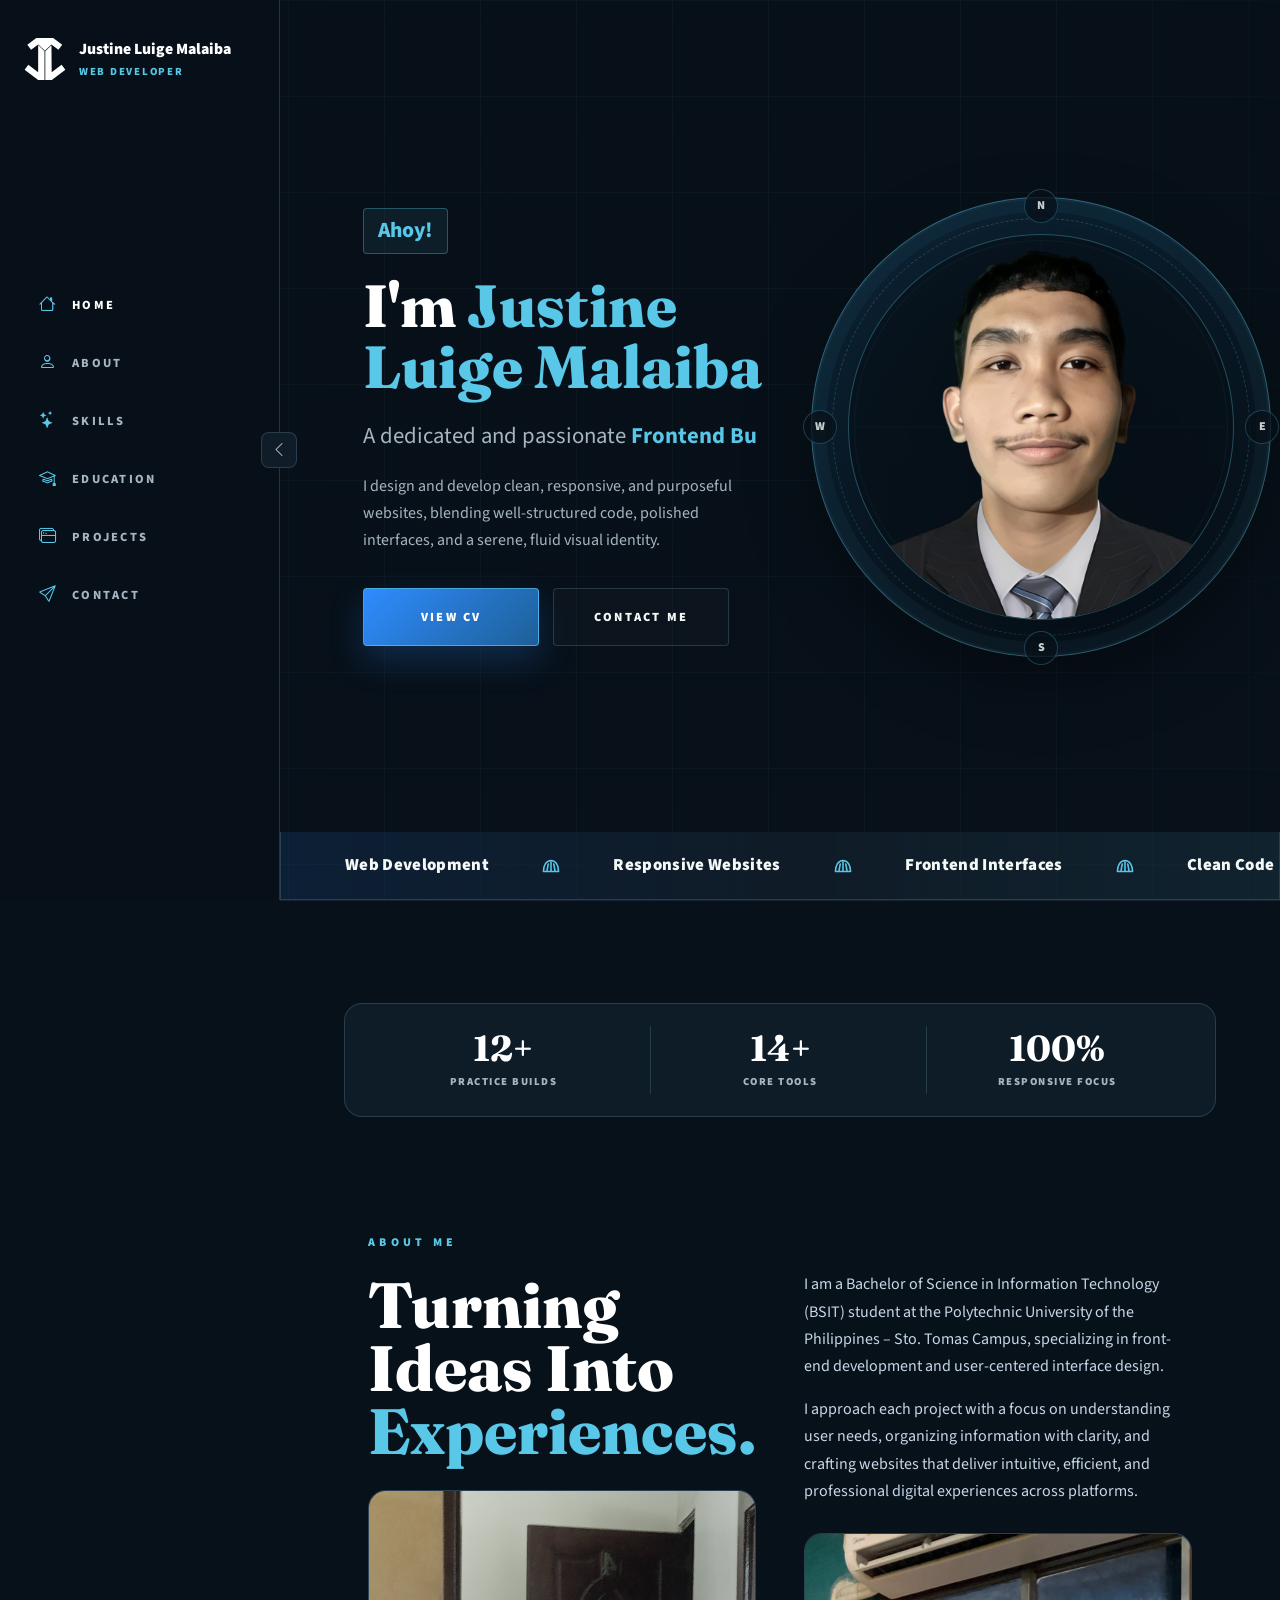
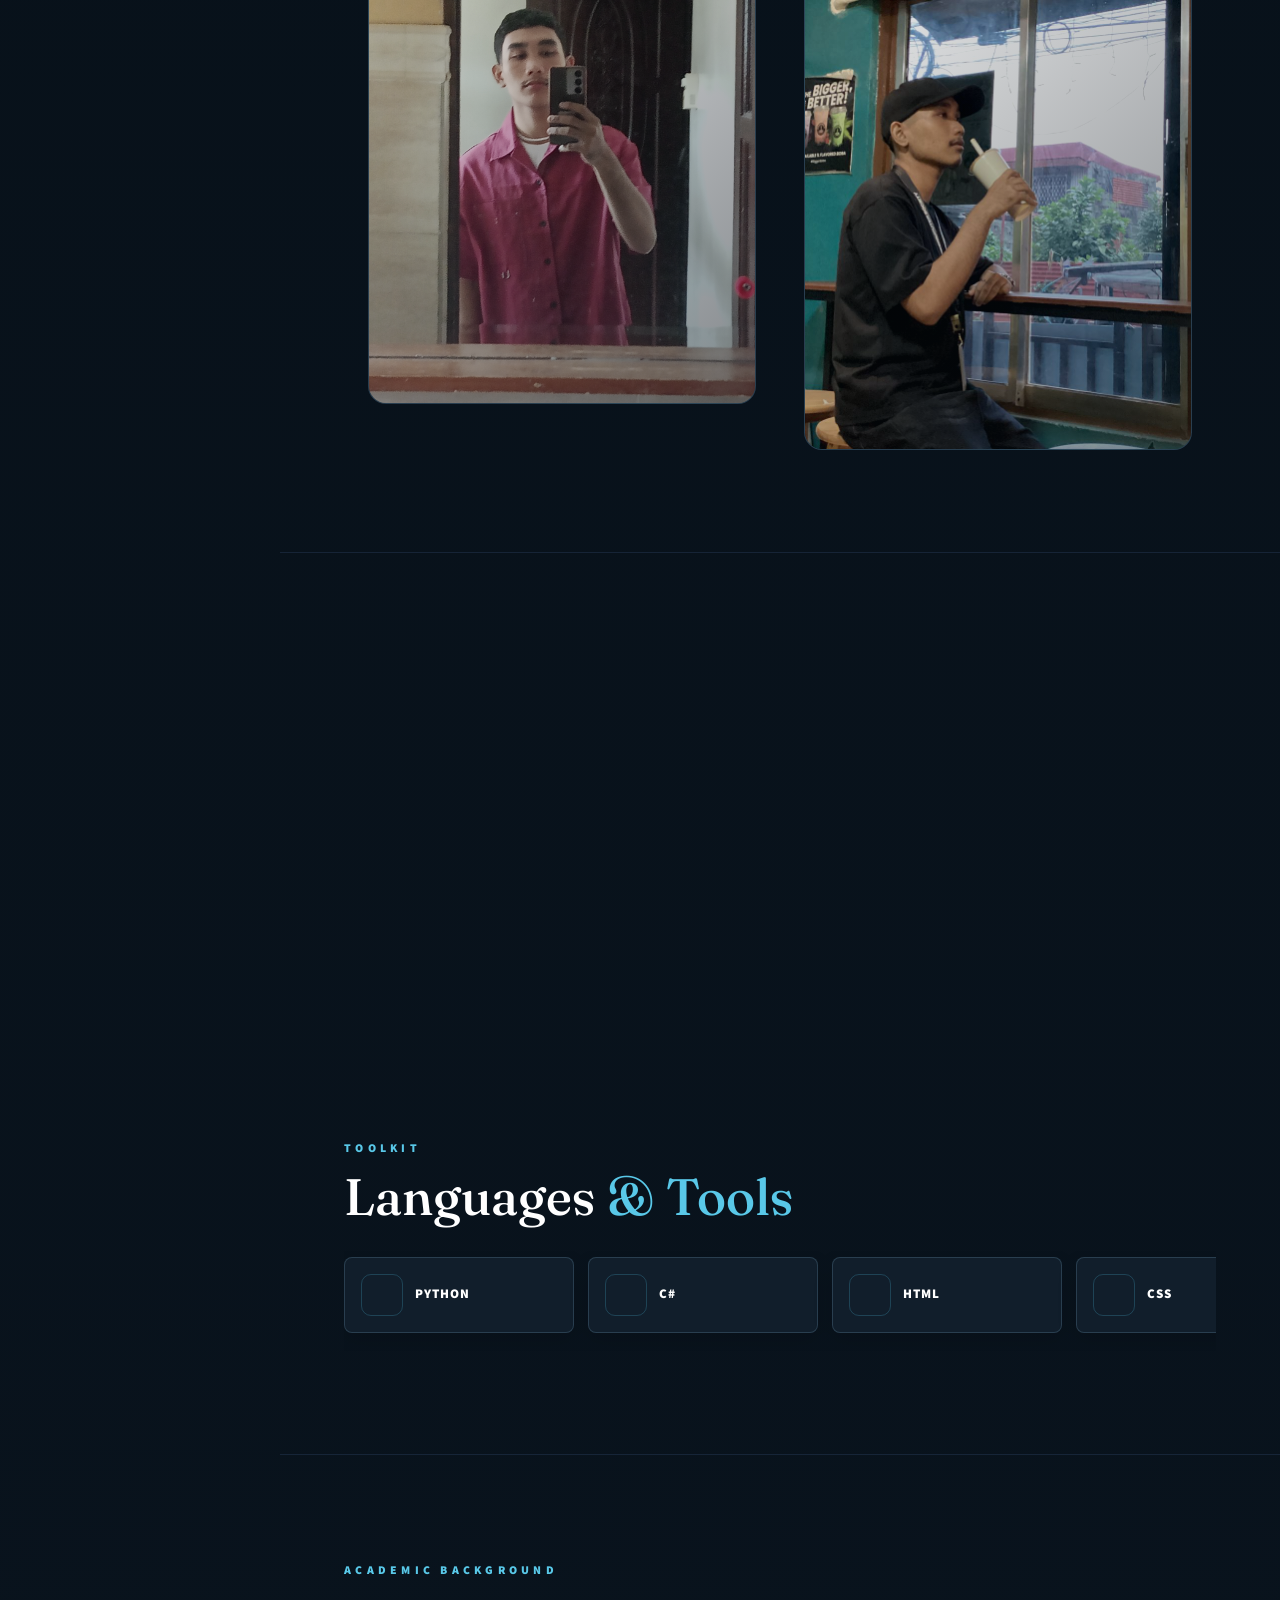
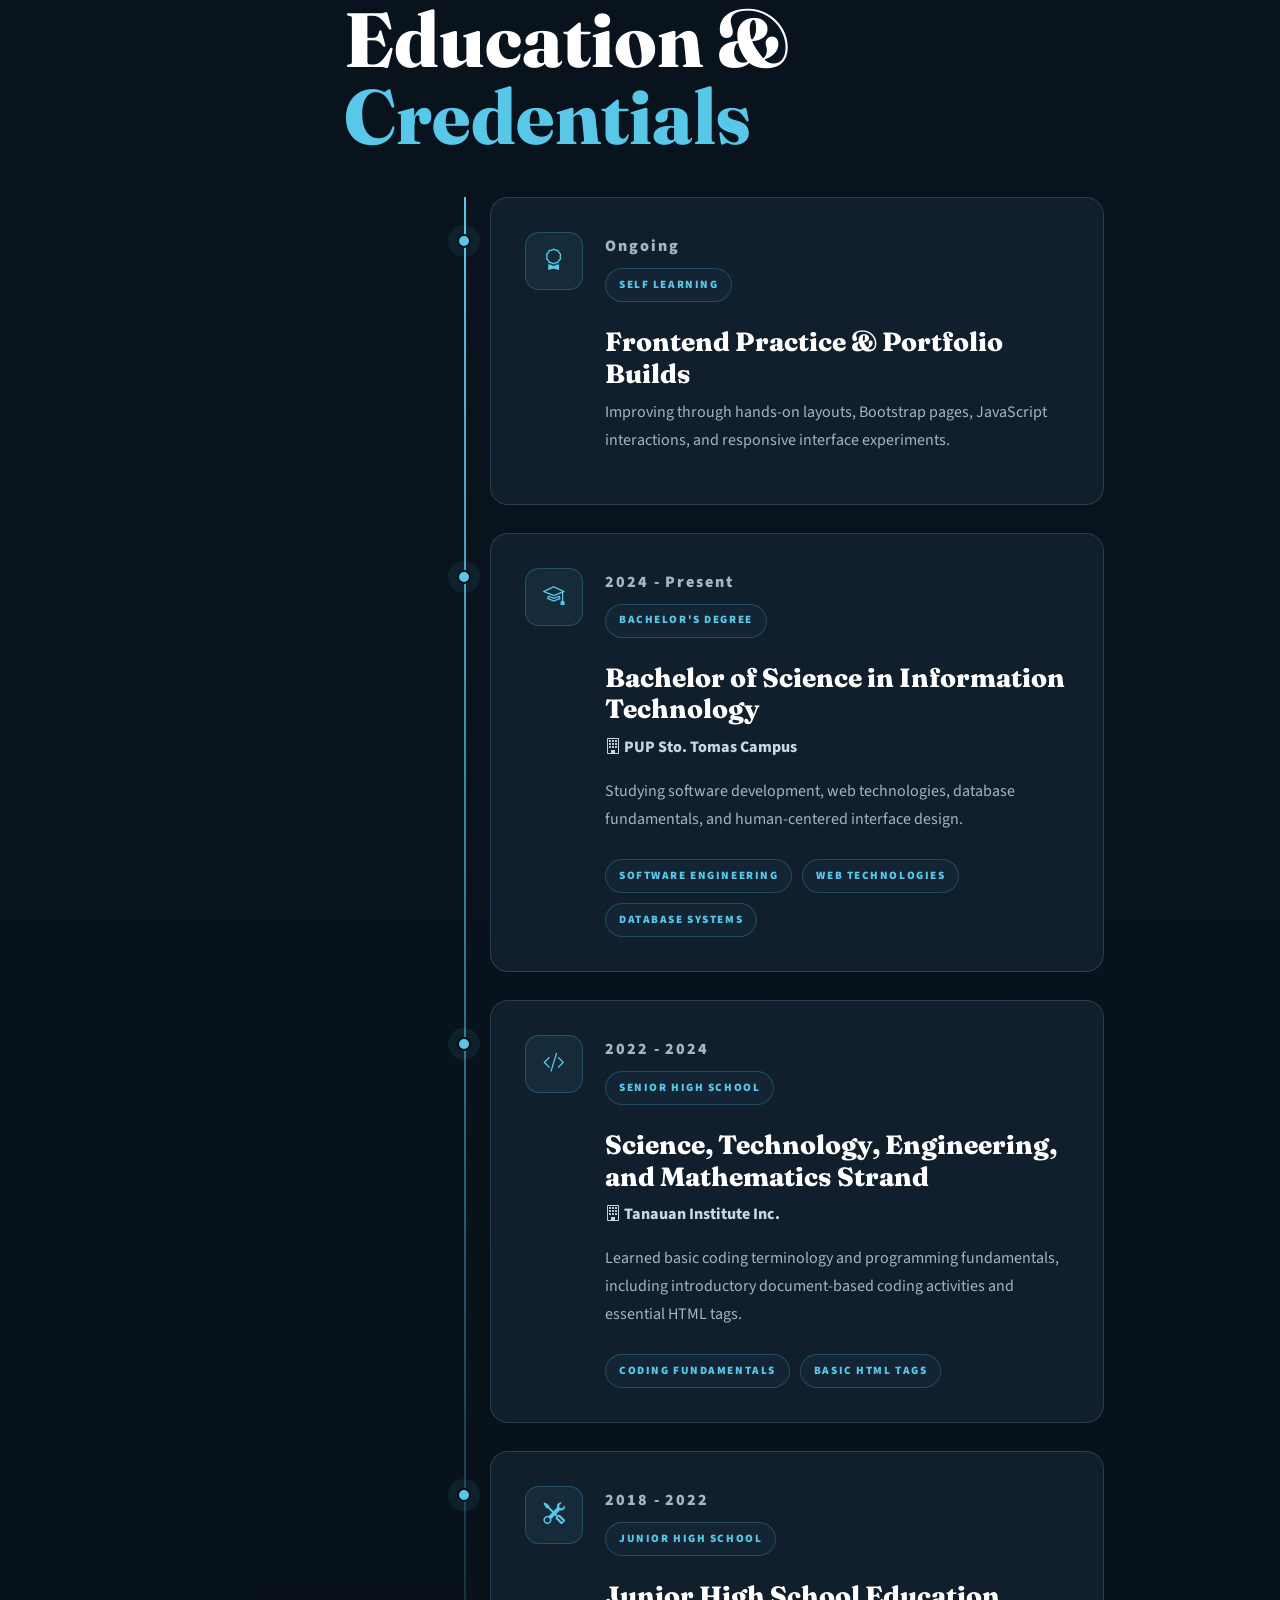
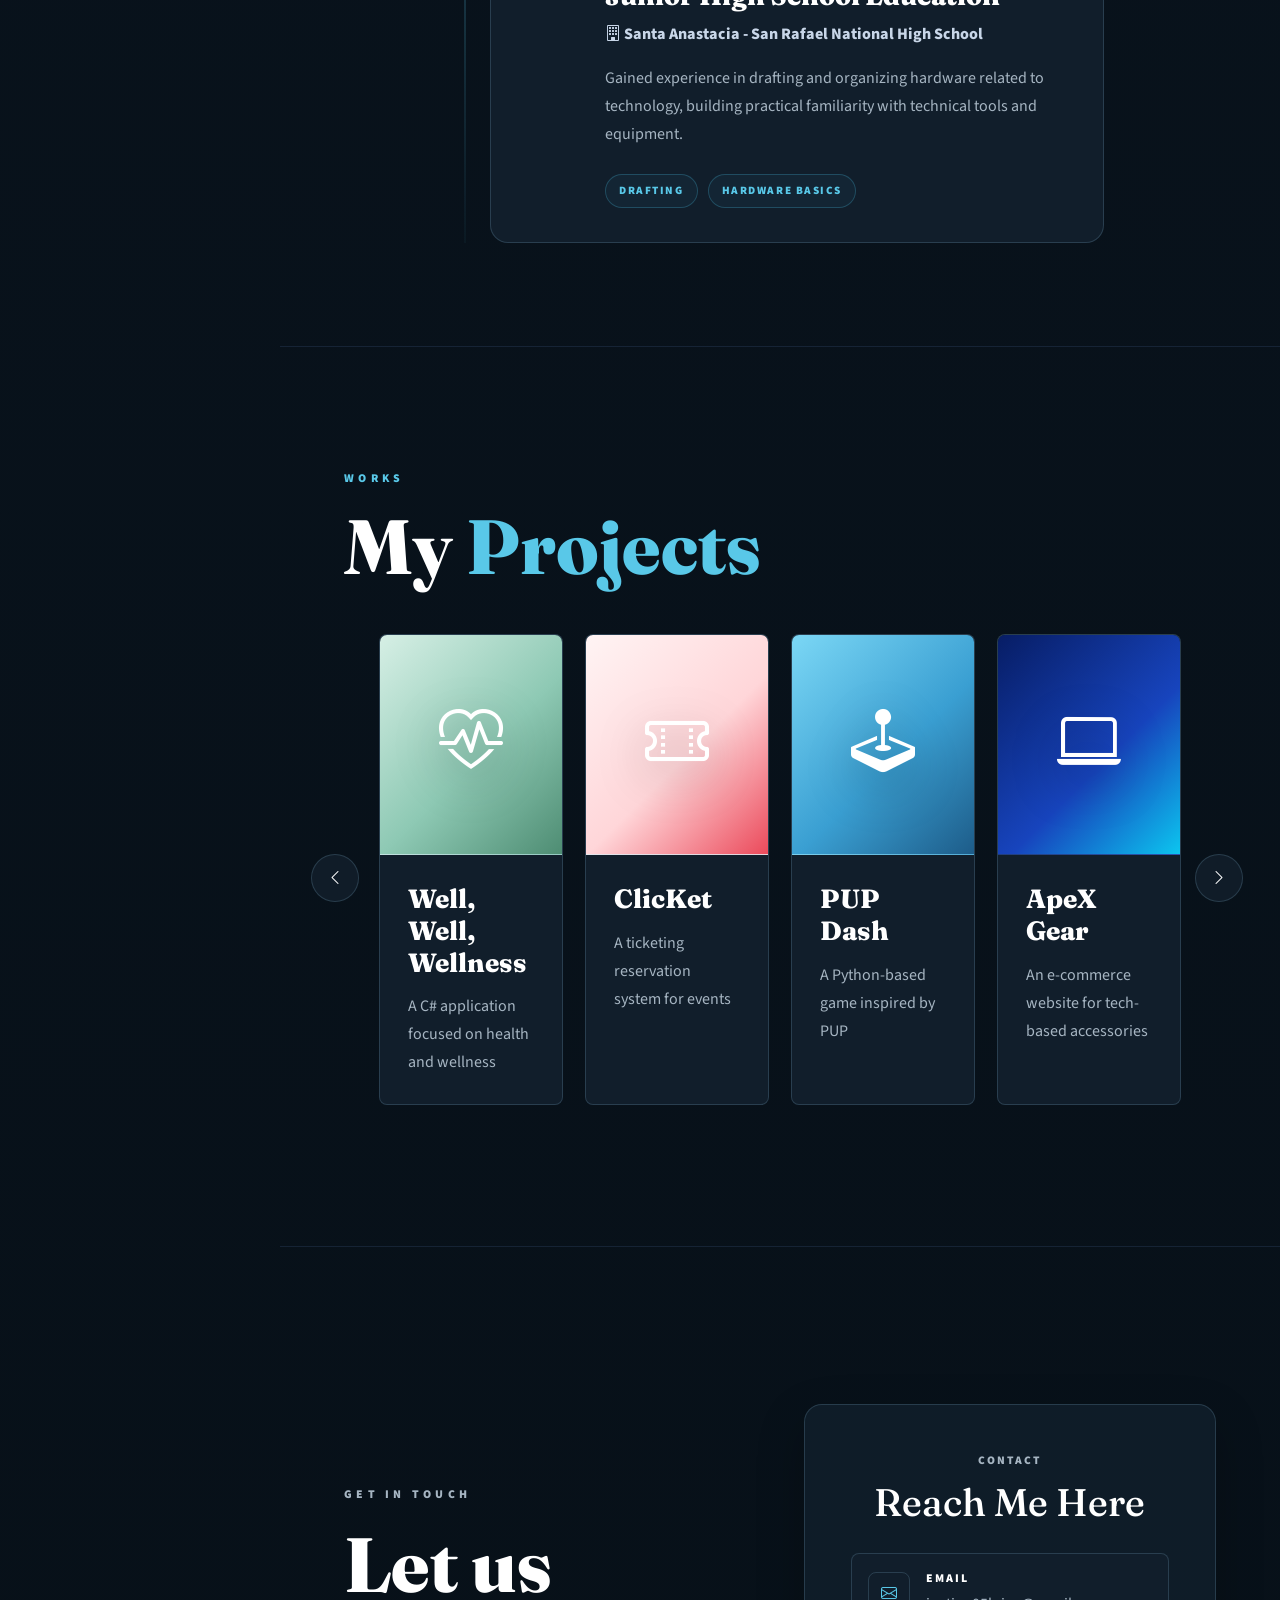
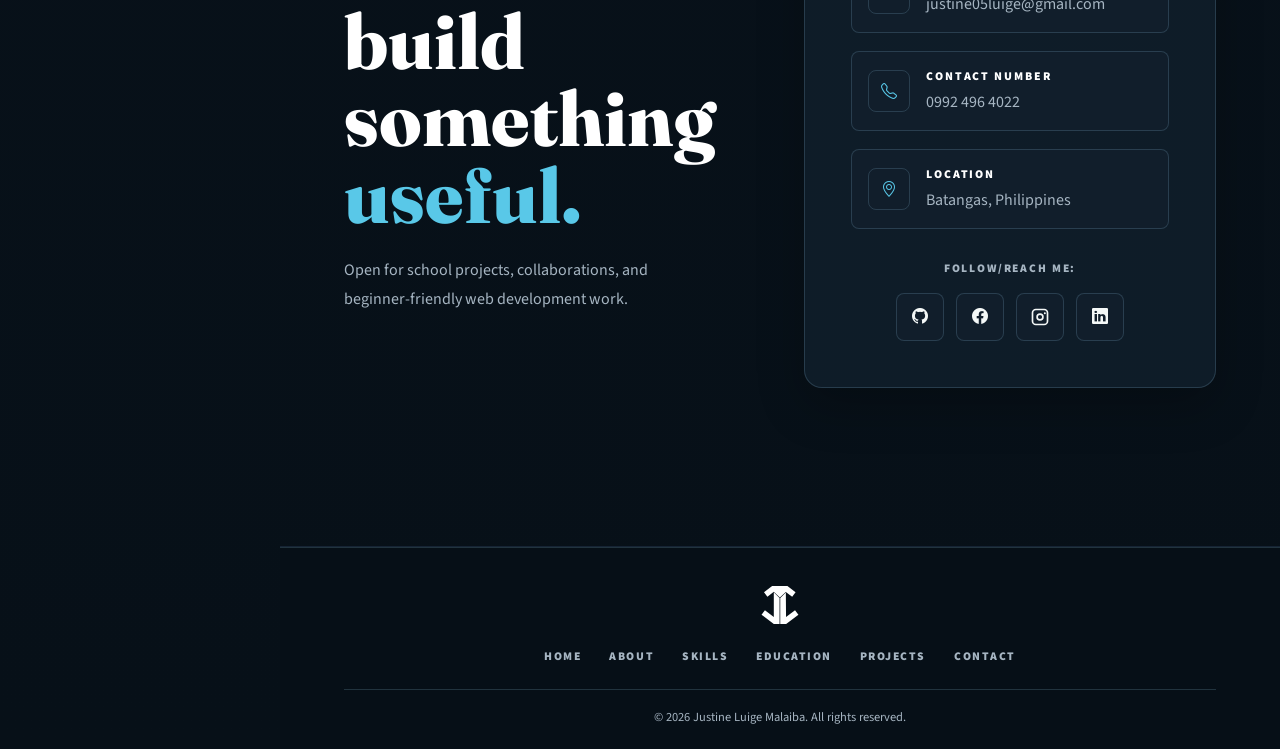
==== index.html @ fa031d79 "add infos" ====
<!doctype html>
<html lang="en">
  <head>
    <meta charset="utf-8">
    <meta name="viewport" content="width=device-width, initial-scale=1">
    <title>Justine Luige Malaiba</title>
    <link rel="icon" type="image/svg+xml" href="assets/logo.svg">
    <link rel="preconnect" href="https://fonts.googleapis.com">
    <link rel="preconnect" href="https://fonts.gstatic.com" crossorigin>
    <link href="https://fonts.googleapis.com/css2?family=Fraunces:opsz,wght@9..144,700;9..144,800&family=Source+Sans+3:wght@400;500;600;700;800;900&display=swap" rel="stylesheet">
    <link href="https://cdn.jsdelivr.net/npm/bootstrap@5.3.8/dist/css/bootstrap.min.css" rel="stylesheet" integrity="sha384-sRIl4kxILFvY47J16cr9ZwB07vP4J8+LH7qKQnuqkuIAvNWLzeN8tE5YBujZqJLB" crossorigin="anonymous">
    <link rel="stylesheet" href="https://cdn.jsdelivr.net/npm/bootstrap-icons@1.13.1/font/bootstrap-icons.min.css">
    <link rel="stylesheet" href="css/style.css?v=47">
    <script src="js/app.js?v=38" defer></script>
  </head>
  <body>
    <button class="menu-toggle" type="button" aria-label="Open navigation" aria-expanded="false">
      <i class="bi bi-list"></i>
    </button>

    <aside class="side-nav" aria-label="Main navigation">
      <button class="nav-close" type="button" aria-label="Collapse navigation">
        <i class="bi bi-chevron-left"></i>
      </button>

      <a class="brand" href="#home" aria-label="Justine Luige home">
        <img src="assets/logo.svg" alt="Justine Luige logo">
        <span>
          <strong>Justine Luige Malaiba</strong>
          <small>Web Developer</small>
        </span>
      </a>

      <nav class="nav-menu">
        <a class="nav-link active" href="#home"><i class="bi bi-house"></i><span>Home</span></a>
        <a class="nav-link" href="#about"><i class="bi bi-person"></i><span>About</span></a>
        <a class="nav-link" href="#skills"><i class="bi bi-stars"></i><span>Skills</span></a>
        <a class="nav-link" href="#education"><i class="bi bi-mortarboard"></i><span>Education</span></a>
        <a class="nav-link" href="#works"><i class="bi bi-window-stack"></i><span>Projects</span></a>
        <a class="nav-link" href="#contact"><i class="bi bi-send"></i><span>Contact</span></a>
      </nav>
    </aside>

    <main class="site-shell" id="page-sections" aria-live="polite">
      <section class="hero-section section-panel" id="home">
        <div class="home-hero-card">
          <div class="hero-copy-block" data-animate>
            <p class="intro-tag">Ahoy!</p>
            <h1>I'm <span>Justine Luige Malaiba</h1>
            <p class="role-line">A dedicated and passionate <strong id="typeTarget">Web Developer</strong></p>
            <p class="hero-text">I design and develop clean, responsive, and purposeful websites, blending well-structured code, polished interfaces, and a serene, fluid visual identity.</p>
            <div class="hero-actions">
              <a class="btn-primary-blue" href="#home">View CV</a>
              <a class="btn-outline-blue" href="#contact">Contact Me</a>
            </div>
          </div>

          <div class="hero-portrait-wrap" data-animate>
            <div class="compass-frame" aria-label="Justine Luige Malaiba portrait">
              <div class="compass-indicators" aria-hidden="true">
                <span class="compass-point point-n">N</span>
                <span class="compass-point point-e">E</span>
                <span class="compass-point point-s">S</span>
                <span class="compass-point point-w">W</span>
              </div>
              <img class="hero-photo" src="assets/Malaiba.png" alt="Justine Luige Malaiba portrait">
            </div>
          </div>
        </div>

        <div class="hero-skill-strip" aria-label="Featured services">
          <div class="hero-skill-track">
            <span>Web Development</span>
            <img class="shell-divider" src="assets/shell.svg" alt="" aria-hidden="true">
            <span>Responsive Websites</span>
            <img class="shell-divider" src="assets/shell.svg" alt="" aria-hidden="true">
            <span>Frontend Interfaces</span>
            <img class="shell-divider" src="assets/shell.svg" alt="" aria-hidden="true">
            <span>Clean Code</span>
            <img class="shell-divider" src="assets/shell.svg" alt="" aria-hidden="true">
            <span>Portfolio Projects</span>
            <img class="shell-divider" src="assets/shell.svg" alt="" aria-hidden="true">
            <span>Web Development</span>
            <img class="shell-divider" src="assets/shell.svg" alt="" aria-hidden="true">
            <span>Responsive Websites</span>
            <img class="shell-divider" src="assets/shell.svg" alt="" aria-hidden="true">
            <span>Frontend Interfaces</span>
            <img class="shell-divider" src="assets/shell.svg" alt="" aria-hidden="true">
            <span>Clean Code</span>
            <img class="shell-divider" src="assets/shell.svg" alt="" aria-hidden="true">
            <span>Portfolio Projects</span>
            <img class="shell-divider" src="assets/shell.svg" alt="" aria-hidden="true">
          </div>
        </div>
      </section>

      <section class="about-section section-panel" id="about">
        <div class="container-fluid content-wrap">
          <div class="about-stats" data-animate>
            <div><strong data-count="12">0</strong><span>Practice Builds</span></div>
            <div><strong data-count="14">0</strong><span>Core Tools</span></div>
            <div><strong data-count="100">0</strong><span>Responsive Focus</span></div>
          </div>

          <div class="row about-showcase g-4 g-lg-5">
            <div class="col-lg-6" data-animate>
              <p class="kicker">About Me</p>
              <h2>Turning Ideas Into <span>Experiences.</span></h2>
              <div class="about-photo about-photo-left"><img src="assets/pic1.jpg" alt="Web development project preview"></div>
            </div>
            <div class="col-lg-6" data-animate>
              <div class="about-copy">
                <p>I am a Bachelor of Science in Information Technology (BSIT) student at the Polytechnic University of the Philippines – Sto. Tomas Campus, specializing in front-end development and user-centered interface design.</p>
                <p>I approach each project with a focus on understanding user needs, organizing information with clarity, and crafting websites that deliver intuitive, efficient, and professional digital experiences across platforms.</p>
              </div>
              <div class="about-photo about-photo-right"><img src="assets/pic2.jpg" alt="Web development project preview"></div>
            </div>
          </div>
        </div>
      </section>

      <section class="skills-section section-panel" id="skills">
        <div class="container-fluid content-wrap">
          <div class="row">
            <div class="col-lg-8">
              <div class="section-heading centered" data-animate>
                <p class="kicker">Skills</p>
                <h2>What I <span>Do</span></h2>
              </div>
            </div>
          </div>

          <div class="skill-stack" data-animate tabindex="0" role="slider" aria-label="Core skills. Drag right to reveal all cards." aria-valuemin="0" aria-valuemax="100" aria-valuenow="0">
            <div class="skill-stack-stage">
              <article class="core-skill-card"><i class="bi bi-code-slash" aria-hidden="true"></i><strong>Web Development</strong><span>Building clean, functional websites.</span></article>
              <article class="core-skill-card"><i class="bi bi-phone" aria-hidden="true"></i><strong>Responsive Design</strong><span>Making layouts work on every screen.</span></article>
              <article class="core-skill-card"><i class="bi bi-palette" aria-hidden="true"></i><strong>UI Design</strong><span>Creating clear and polished interfaces.</span></article>
              <article class="core-skill-card"><i class="bi bi-lightbulb" aria-hidden="true"></i><strong>Problem Solving</strong><span>Turning ideas into practical solutions.</span></article>
            </div>
            <p class="skill-stack-hint"><i class="bi bi-arrow-right-short" aria-hidden="true"></i> Drag right to explore</p>
          </div>

          <div class="toolkit-heading" data-animate>
            <p class="kicker">Toolkit</p>
            <h3>Languages <span>&amp; Tools</span></h3>
          </div>

          <div class="skills-logo-grid toolkit-slider" aria-label="Languages and tools">
            <article class="skill-logo-card python" data-animate><span class="skill-logo" aria-hidden="true"><svg viewBox="0 0 64 64"><rect x="8" y="8" width="48" height="48" rx="14"></rect><path d="M18 42c8-2 8-18 18-20 4-.8 7 1 10 4"></path><text x="32" y="38">PY</text></svg></span><strong>Python</strong></article>
            <article class="skill-logo-card csharp" data-animate><span class="skill-logo" aria-hidden="true"><svg viewBox="0 0 64 64"><path d="M32 8 53 20v24L32 56 11 44V20L32 8Z"></path><text x="32" y="38">C#</text></svg></span><strong>C#</strong></article>
            <article class="skill-logo-card html" data-animate><span class="skill-logo" aria-hidden="true"><svg viewBox="0 0 64 64"><path d="M14 8h36l-4 44-14 4-14-4L14 8Z"></path><text x="32" y="38">H5</text></svg></span><strong>HTML</strong></article>
            <article class="skill-logo-card css" data-animate><span class="skill-logo" aria-hidden="true"><svg viewBox="0 0 64 64"><path d="M14 8h36l-4 44-14 4-14-4L14 8Z"></path><text x="32" y="38">C3</text></svg></span><strong>CSS</strong></article>
            <article class="skill-logo-card js" data-animate><span class="skill-logo" aria-hidden="true"><svg viewBox="0 0 64 64"><rect x="9" y="9" width="46" height="46" rx="8"></rect><text x="32" y="39">JS</text></svg></span><strong>JavaScript</strong></article>
            <article class="skill-logo-card php" data-animate><span class="skill-logo" aria-hidden="true"><svg viewBox="0 0 64 64"><ellipse cx="32" cy="32" rx="25" ry="15"></ellipse><text x="32" y="38">PHP</text></svg></span><strong>PHP</strong></article>
            <article class="skill-logo-card react" data-animate><span class="skill-logo" aria-hidden="true"><svg viewBox="0 0 64 64"><ellipse cx="32" cy="32" rx="24" ry="9"></ellipse><ellipse cx="32" cy="32" rx="24" ry="9" transform="rotate(60 32 32)"></ellipse><ellipse cx="32" cy="32" rx="24" ry="9" transform="rotate(120 32 32)"></ellipse><circle cx="32" cy="32" r="5"></circle></svg></span><strong>React</strong></article>
            <article class="skill-logo-card cpp" data-animate><span class="skill-logo" aria-hidden="true"><svg viewBox="0 0 64 64"><path d="M32 8 53 20v24L32 56 11 44V20L32 8Z"></path><text x="32" y="38">C++</text></svg></span><strong>C++</strong></article>
            <article class="skill-logo-card aoi" data-animate><span class="skill-logo" aria-hidden="true"><svg viewBox="0 0 64 64"><rect x="8" y="8" width="48" height="48" rx="18"></rect><path d="M20 40 32 19l12 21"></path><circle cx="32" cy="40" r="3"></circle></svg></span><strong>aoi.js</strong></article>
            <article class="skill-logo-card bootstrap" data-animate><span class="skill-logo" aria-hidden="true"><svg viewBox="0 0 64 64"><rect x="8" y="8" width="48" height="48" rx="13"></rect><text x="32" y="39">B</text></svg></span><strong>Bootstrap</strong></article>
            <article class="skill-logo-card git" data-animate><span class="skill-logo" aria-hidden="true"><svg viewBox="0 0 64 64"><rect x="13" y="13" width="38" height="38" rx="8" transform="rotate(45 32 32)"></rect><circle cx="25" cy="25" r="4"></circle><circle cx="39" cy="39" r="4"></circle><path d="M25 25 39 39"></path></svg></span><strong>Git</strong></article>
            <article class="skill-logo-card figma" data-animate><span class="skill-logo" aria-hidden="true"><svg viewBox="0 0 64 64"><circle cx="25" cy="16" r="8"></circle><circle cx="39" cy="16" r="8"></circle><circle cx="25" cy="32" r="8"></circle><circle cx="39" cy="32" r="8"></circle><circle cx="25" cy="48" r="8"></circle></svg></span><strong>Figma</strong></article>
            <article class="skill-logo-card mysql" data-animate><span class="skill-logo" aria-hidden="true"><svg viewBox="0 0 64 64"><ellipse cx="32" cy="17" rx="20" ry="8"></ellipse><path d="M12 17v15c0 4 9 8 20 8s20-4 20-8V17"></path><path d="M12 32v15c0 4 9 8 20 8s20-4 20-8V32"></path></svg></span><strong>MySQL</strong></article>
            <article class="skill-logo-card mongo" data-animate><span class="skill-logo" aria-hidden="true"><svg viewBox="0 0 64 64"><path d="M32 6c10 8 16 18 16 30 0 13-8 21-16 23-8-2-16-10-16-23C16 24 22 14 32 6Z"></path><path d="M32 18v33"></path></svg></span><strong>MongoDB</strong></article>
          </div>
        </div>
      </section>

      <section class="education-section section-panel" id="education">
        <div class="container-fluid content-wrap">
          <div class="row">
            <div class="col-lg-9">
              <div class="section-heading" data-animate>
                <p class="kicker">Academic Background</p>
                <h2>Education &amp; <span>Credentials</span></h2>
              </div>
            </div>
          </div>

          <div class="row justify-content-center">
            <div class="col-xl-9">
              <div class="timeline">
                  <article class="timeline-card" data-animate>
                  <div class="timeline-icon"><i class="bi bi-award"></i></div>
                  <div>
                    <p class="timeline-date">Ongoing</p>
                    <span class="pill">Self Learning</span>
                    <h3>Frontend Practice &amp; Portfolio Builds</h3>
                    <p>Improving through hands-on layouts, Bootstrap pages, JavaScript interactions, and responsive interface experiments.</p>
                  </div>
                </article>

                <article class="timeline-card" data-animate>
                  <div class="timeline-icon"><i class="bi bi-mortarboard"></i></div>
                  <div>
                    <p class="timeline-date">2024 - Present</p>
                    <span class="pill">Bachelor's Degree</span>
                    <h3>Bachelor of Science in Information Technology</h3>
                    <p class="school"><i class="bi bi-building"></i> PUP Sto. Tomas Campus</p>
                    <p>Studying software development, web technologies, database fundamentals, and human-centered interface design.</p>
                    <div class="tag-list">
                      <span>Software Engineering</span>
                      <span>Web Technologies</span>
                      <span>Database Systems</span>
                    </div>
                  </div>
                </article>

                <article class="timeline-card" data-animate>
                  <div class="timeline-icon"><i class="bi bi-code-slash"></i></div>
                  <div>
                    <p class="timeline-date">2022 - 2024</p>
                    <span class="pill">Senior High School</span>
                    <h3>Science, Technology, Engineering, and Mathematics Strand</h3>
                    <p class="school"><i class="bi bi-building"></i> Tanauan Institute Inc.</p>
                    <p>Learned basic coding terminology and programming fundamentals, including introductory document-based coding activities and essential HTML tags.</p>
                    <div class="tag-list">
                      <span>Coding Fundamentals</span>
                      <span>Basic HTML Tags</span>
                    </div>
                  </div>
                </article>

                <article class="timeline-card" data-animate>
                  <div class="timeline-icon"><i class="bi bi-tools"></i></div>
                  <div>
                    <p class="timeline-date">2018 - 2022</p>
                    <span class="pill">Junior High School</span>
                    <h3>Junior High School Education</h3>
                    <p class="school"><i class="bi bi-building"></i> Santa Anastacia - San Rafael National High School</p>
                    <p>Gained experience in drafting and organizing hardware related to technology, building practical familiarity with technical tools and equipment.</p>
                    <div class="tag-list">
                      <span>Drafting</span>
                      <span>Hardware Basics</span>
                    </div>
                  </div>
                </article>

              </div>
            </div>
          </div>
        </div>
      </section>

      <section class="works-section section-panel" id="works">
        <div class="container-fluid content-wrap">
          <div class="works-heading-wrap">
            <div class="section-heading" data-animate>
              <p class="kicker">Works</p>
              <h2>My <span>Projects</span></h2>
            </div>
          </div>

          <div class="project-carousel" data-animate>
            <button class="carousel-control prev" type="button" aria-label="Previous project"><i class="bi bi-chevron-left"></i></button>
            <div class="project-track" tabindex="0" aria-label="Project carousel">
              <article class="project-card" tabindex="0" role="button" data-title="Well, Well, Wellness" data-code="https://github.com/" data-banner="wellness" data-description="A C# health and wellness application designed to support a balanced lifestyle through accessible wellness-focused features.">
                <div class="project-banner wellness" aria-hidden="true"><i class="bi bi-heart-pulse"></i></div>
                <div class="project-body"><h3>Well, Well, Wellness</h3><p>A C# application focused on health and wellness</p></div>
              </article>
              <article class="project-card" tabindex="0" role="button" data-title="ClicKet" data-code="https://github.com/" data-banner="clicket" data-description="A ticketing reservation system for events, designed to make event discovery, reservations, and ticket access easier for users.">
                <div class="project-banner clicket" aria-hidden="true"><i class="bi bi-ticket-perforated"></i></div>
                <div class="project-body"><h3>ClicKet</h3><p>A ticketing reservation system for events</p></div>
              </article>
              <article class="project-card" tabindex="0" role="button" data-title="PUP Dash" data-code="https://github.com/" data-banner="pupdash" data-description="A Python-based game inspired by PUP, combining campus-inspired visuals with an engaging dash-style game concept.">
                <div class="project-banner pupdash" aria-hidden="true"><i class="bi bi-joystick"></i></div>
                <div class="project-body"><h3>PUP Dash</h3><p>A Python-based game inspired by PUP</p></div>
              </article>
              <article class="project-card" tabindex="0" role="button" data-title="ApeX Gear" data-code="https://github.com/" data-banner="apexgear" data-description="An e-commerce website that sells technology-based accessories through a polished online storefront experience.">
                <div class="project-banner apexgear" aria-hidden="true"><i class="bi bi-laptop"></i></div>
                <div class="project-body"><h3>ApeX Gear</h3><p>An e-commerce website for tech-based accessories</p></div>
              </article>
            </div>
            <button class="carousel-control next" type="button" aria-label="Next project"><i class="bi bi-chevron-right"></i></button>
          </div>
        </div>
      </section>

      <section class="contact-section section-panel" id="contact">
        <div class="container-fluid content-wrap">
          <div class="row contact-grid g-5 align-items-center">
            <div class="col-lg-5" data-animate>
              <div class="contact-intro">
                <p class="kicker">Get In Touch</p>
                <h2>Let us build something <span>useful.</span></h2>
                <p>Open for school projects, collaborations, and beginner-friendly web development work.</p>
              </div>
            </div>

            <div class="col-lg-6 offset-lg-1">
              <div class="contact-card" data-animate>
                <p class="contact-card-label">Contact</p>
                <h3>Reach Me Here</h3>
                <div class="contact-list">
                  <a href="mailto:justine05luige@gmail.com"><i class="bi bi-envelope"></i><span><strong>Email</strong>justine05luige@gmail.com</span></a>
                  <a href="#contact"><i class="bi bi-telephone"></i><span><strong>Contact Number</strong>0992 496 4022</span></a>
                  <a href="#contact"><i class="bi bi-geo-alt"></i><span><strong>Location</strong>Batangas, Philippines</span></a>
                </div>
                <p class="follow-label">Follow/Reach Me:</p>
                <div class="social-links">
                  <a href="https://github.com/jluigemalaiba" aria-label="GitHub"><i class="bi bi-github"></i></a>
                  <a href="https://www.facebook.com/jlagojomalaiba/" aria-label="Facebook"><i class="bi bi-facebook"></i></a>
                  <a href="https://www.instagram.com/jlu_tr/" aria-label="Instagram"><svg viewBox="0 0 24 24" aria-hidden="true"><path d="M7 2h10a5 5 0 0 1 5 5v10a5 5 0 0 1-5 5H7a5 5 0 0 1-5-5V7a5 5 0 0 1 5-5Zm0 2a3 3 0 0 0-3 3v10a3 3 0 0 0 3 3h10a3 3 0 0 0 3-3V7a3 3 0 0 0-3-3H7Zm5 3.5A4.5 4.5 0 1 1 7.5 12 4.5 4.5 0 0 1 12 7.5Zm0 2A2.5 2.5 0 1 0 14.5 12 2.5 2.5 0 0 0 12 9.5ZM17.8 6.4a1.2 1.2 0 1 1-1.2 1.2 1.2 1.2 0 0 1 1.2-1.2Z"/></svg></a>
                  <a href="https://www.linkedin.com/in/justine-luige-malaiba-a487b9330/" aria-label="LinkedIn"><i class="bi bi-linkedin"></i></a>
                </div>
              </div>
            </div>
          </div>
        </div>
      </section>

      <div class="project-modal" aria-hidden="true">
        <div class="project-modal-dialog" role="dialog" aria-modal="true" aria-labelledby="projectModalTitle">
          <button class="project-modal-close" type="button" aria-label="Close project modal"><i class="bi bi-x-lg"></i></button>
          <div class="project-modal-banner" aria-hidden="true"></div>
          <div class="project-modal-content">
            <h3 id="projectModalTitle"></h3>
            <p id="projectModalDescription"></p>
            <a class="btn-primary-blue project-code-link" href="#" target="_blank" rel="noopener">View Code</a>
          </div>
        </div>
      </div>
    </main>

    <footer class="site-footer">
      <div class="container-fluid content-wrap site-footer-inner">
        <a class="footer-brand" href="#home" aria-label="Justine Luige home">
          <img src="assets/logo.svg" alt="Justine Luige logo">
        </a>
        <nav class="footer-nav" aria-label="Footer navigation">
          <a href="#home">Home</a>
          <a href="#about">About</a>
          <a href="#skills">Skills</a>
          <a href="#education">Education</a>
          <a href="#works">Projects</a>
          <a href="#contact">Contact</a>
        </nav>
        <p>&copy; 2026 Justine Luige Malaiba. All rights reserved.</p>
      </div>
    </footer>

    <script src="https://cdn.jsdelivr.net/npm/bootstrap@5.3.8/dist/js/bootstrap.bundle.min.js" integrity="sha384-FKyoEForCGlyvwx9Hj09JcYn3nv7wiPVlz7YYwJrWVcXK/BmnVDxM+D2scQbITxI" crossorigin="anonymous"></script>
  </body>
</html>
---- css/style.css ----
:root {
  --bg: #071018;
  --panel: #0b151f;
  --panel-2: #101c28;
  --card: #111e2b;
  --card-soft: #152534;
  --blue: #2f8cff;
  --blue-2: #59c8e8;
  --blue-3: #1e5f98;
  --ink: #f4f8f7;
  --muted: #a6b5c2;
  --soft: #6f8292;
  --line: rgba(129, 176, 205, 0.22);
  --white: #ffffff;
  --nav-width: 280px;
  --shadow: 0 18px 48px rgba(0, 0, 0, 0.24);
}

* {
  box-sizing: border-box;
}

html {
  scroll-behavior: auto;
}

body {
  min-height: 100vh;
  margin: 0;
  overflow-x: hidden;
  color: var(--ink);
  font-family: "Source Sans 3", "Segoe UI", Arial, sans-serif;
  background:
    linear-gradient(180deg, #071018 0%, #09131d 48%, #071018 100%);
}

body.modal-open {
  overflow: hidden;
}

body::before {
  content: "";
  position: fixed;
  inset: 0;
  z-index: -2;
  background-image:
    linear-gradient(rgba(129, 176, 205, 0.045) 1px, transparent 1px),
    linear-gradient(90deg, rgba(129, 176, 205, 0.045) 1px, transparent 1px);
  background-size: 96px 96px;
  mask-image: linear-gradient(90deg, rgba(0, 0, 0, 0.34), #000 28%, #000 82%, rgba(0, 0, 0, 0.45));
  pointer-events: none;
}

a {
  color: inherit;
  text-decoration: none;
}

img {
  max-width: 100%;
}

.menu-toggle {
  position: fixed;
  top: 18px;
  left: 18px;
  z-index: 60;
  display: none;
  place-items: center;
  width: 46px;
  height: 46px;
  color: var(--white);
  border: 1px solid var(--line);
  border-radius: 8px;
  background: var(--panel);
}

.menu-toggle i {
  font-size: 1.45rem;
}

.side-nav {
  position: fixed;
  top: 0;
  bottom: auto;
  left: 0;
  z-index: 50;
  width: var(--nav-width);
  height: 100dvh;
  padding: 30px 24px;
  border-right: 1px solid var(--line);
  background: var(--bg);
  display: flex;
  flex-direction: column;
  max-width: 100vw;
  border-radius: 0;
  transition: top 520ms cubic-bezier(0.22, 1, 0.36, 1), left 520ms cubic-bezier(0.22, 1, 0.36, 1), width 520ms cubic-bezier(0.22, 1, 0.36, 1), height 520ms cubic-bezier(0.22, 1, 0.36, 1), padding 520ms cubic-bezier(0.22, 1, 0.36, 1), border-radius 520ms cubic-bezier(0.22, 1, 0.36, 1), transform 520ms cubic-bezier(0.22, 1, 0.36, 1), background 520ms ease, border-color 520ms ease, box-shadow 520ms ease;
}

.nav-close {
  position: absolute;
  top: 50%;
  right: -18px;
  display: grid;
  place-items: center;
  width: 36px;
  height: 36px;
  color: var(--muted);
  border: 1px solid var(--line);
  border-radius: 8px;
  background: var(--panel-2);
  box-shadow: none;
  transform: translateY(-50%);
  transition: color 220ms ease, border-color 220ms ease;
}

.brand {
  display: flex;
  align-items: center;
  gap: 13px;
  min-height: 58px;
  color: var(--white);
  flex: 0 0 auto;
}

.brand img {
  width: 42px;
  height: 42px;
  filter: brightness(0) invert(1);
}

.brand strong,
.brand small {
  display: block;
}

.brand strong {
  font-size: 0.98rem;
  font-weight: 900;
}

.brand small {
  margin-top: 2px;
  color: var(--blue-2);
  font-size: 0.68rem;
  font-weight: 800;
  letter-spacing: 0.16em;
  text-transform: uppercase;
}

.nav-menu {
  position: absolute;
  top: 50%;
  right: 24px;
  left: 24px;
  display: flex;
  flex-direction: column;
  justify-content: center;
  gap: 10px;
  margin-top: 0;
  align-items: center;
  transform: translateY(-50%);
}

.nav-link {
  position: relative;
  display: flex;
  align-items: center;
  justify-content: flex-start;
  gap: 14px;
  width: 100%;
  min-height: 48px;
  padding: 0 14px;
  color: var(--muted);
  border: 1px solid transparent;
  border-radius: 8px;
  font-size: 0.78rem;
  font-weight: 800;
  letter-spacing: 0.18em;
  text-transform: uppercase;
  background: transparent;
  transition: color 220ms ease;
}

.nav-link i {
  color: var(--blue-2);
  font-size: 1.05rem;
  transition: color 220ms ease, transform 220ms ease;
}

.nav-link.active {
  color: var(--white);
}

body:not(.nav-collapsed) .nav-link:hover {
  color: var(--white);
}

body:not(.nav-collapsed) .nav-link:hover i {
  transform: scale(1.08);
}

.nav-footer {
  display: flex;
  align-items: center;
  gap: 10px;
  margin-top: auto;
  padding: 13px 14px;
  color: var(--muted);
  border: 1px solid var(--line);
  border-radius: 8px;
  background: rgba(47, 140, 255, 0.055);
  font-size: 0.77rem;
  font-weight: 700;
}

.status-dot {
  width: 9px;
  height: 9px;
  border-radius: 50%;
  background: var(--blue-2);
  box-shadow: 0 0 0 6px rgba(85, 212, 255, 0.12);
}

.site-shell {
  margin-left: var(--nav-width);
  width: calc(100% - var(--nav-width));
  transition: margin-left 260ms ease;
  min-width: 0;
  max-width: 100vw;
}

body.nav-collapsed {
  --nav-width: 84px;
}

body.nav-collapsed .side-nav {
  width: 84px;
  padding: 26px 12px;
}

body.nav-collapsed .nav-close {
  right: -18px;
  margin: 0;
}

body.nav-collapsed .brand {
  justify-content: center;
}

body.nav-collapsed .brand span,
body.nav-collapsed .nav-link span,
body.nav-collapsed .nav-footer {
  display: none;
}

body.nav-collapsed .nav-menu {
  position: static;
  width: 100%;
  margin: auto 0;
  justify-content: center;
  transform: none;
}

body.nav-collapsed .nav-link {
  justify-content: center;
  width: 46px;
  min-height: 46px;
  padding: 0;
  border: 0;
  border-radius: 0;
  background: transparent;
}

body.nav-collapsed .nav-link i {
  transition: transform 360ms cubic-bezier(0.22, 1, 0.36, 1), color 220ms ease;
}

body.nav-collapsed .nav-link.active i {
  color: var(--white);
  transform: scale(1.22);
}

body.nav-collapsed.nav-scrolled .side-nav {
  top: 50%;
  left: 18px;
  width: 68px;
  height: min(420px, calc(100dvh - 36px));
  padding: 36px 11px 12px;
  border: 1px solid var(--line);
  border-radius: 999px;
  background: rgba(5, 8, 13, 0.78);
  box-shadow: var(--shadow);
  transform: translateY(-50%);
  overflow: visible;
}

body.nav-collapsed.nav-scrolled .brand {
  display: grid;
  justify-content: center;
  min-height: auto;
  margin-bottom: 8px;
}

body.nav-collapsed.nav-scrolled .brand img {
  width: 38px;
  height: 38px;
}

body.nav-collapsed.nav-scrolled .brand span {
  display: none;
}

body.nav-collapsed.nav-scrolled .nav-close {
  display: grid;
  top: 50%;
  right: -18px;
  transform: translateY(-50%);
}

body.nav-collapsed.nav-scrolled .nav-menu {
  gap: 6px;
  margin: auto 0;
}

body.nav-collapsed.nav-scrolled .nav-link {
  width: 46px;
  min-height: 46px;
}

body.nav-collapsed.nav-scrolled .site-shell {
  margin-left: 0;
  width: 100%;
}

body.nav-collapsed.nav-scrolled .site-footer {
  width: 100%;
  margin-left: 0;
}

.section-panel {
  position: relative;
  overflow: visible;
  border-bottom: 1px solid rgba(122, 170, 255, 0.12);
}

.section-loader {
  min-height: 100vh;
  display: grid;
  place-items: center;
  color: var(--blue-2);
  font-size: 0.78rem;
  font-weight: 900;
  letter-spacing: 0.24em;
  text-transform: uppercase;
}

.load-error {
  min-height: 100vh;
  display: grid;
  align-items: center;
}

.load-error h1 {
  max-width: 860px;
  margin-bottom: 20px;
  font-size: clamp(3rem, 8vw, 6rem);
}

.load-error p:not(.kicker) {
  max-width: 620px;
  color: var(--muted);
  line-height: 1.8;
}

.content-wrap {
  width: 100%;
  max-width: 1280px;
  min-width: 0;
  padding: 0 clamp(24px, 5vw, 82px);
  margin: 0 auto;
}

.skills-section .content-wrap {
  overflow: hidden;
}

.works-section .content-wrap {
  max-width: none;
  padding-right: 0;
  padding-left: 0;
  overflow: visible;
}

.works-heading-wrap {
  width: 100%;
  max-width: 1280px;
  margin: 0 auto;
  padding: 0 clamp(24px, 5vw, 82px);
}

.hero-section {
  min-height: 100vh;
  display: grid;
  align-items: stretch;
  overflow: hidden;
  padding: 0;
  background: transparent;
}

.home-hero-card {
  position: relative;
  display: grid;
  grid-template-columns: minmax(0, 0.9fr) minmax(330px, 0.86fr);
  align-items: center;
  gap: clamp(24px, 3.5vw, 46px);
  min-height: calc(100vh - 68px);
  overflow: visible;
  padding: clamp(64px, 6.2vw, 96px) clamp(28px, 6.5vw, 110px) clamp(44px, 4.5vw, 64px);
  border: 0;
  border-radius: 0;
  background: transparent;
  color: var(--ink);
  min-width: 0;
  width: 100%;
  max-width: 100%;
  contain: inline-size;
  box-shadow: none;
}

.intro-tag {
  display: inline-flex;
  align-items: center;
  width: fit-content;
  margin: 0 0 22px;
  padding: 6px 14px;
  color: var(--blue-2);
  border: 1px solid rgba(89, 200, 232, 0.34);
  border-radius: 4px;
  background: rgba(89, 200, 232, 0.08);
  font-size: clamp(1.05rem, 2vw, 1.35rem);
  font-weight: 800;
  transition: transform 220ms cubic-bezier(0.22, 1, 0.36, 1);
}

.intro-tag:hover {
  transform: rotate(-4deg) translateY(-2px);
}

.home-hero-card h1 {
  max-width: 780px;
  margin-bottom: 22px;
  color: var(--white);
  font-size: clamp(3rem, 4.65vw, 5.35rem);
  line-height: 1.02;
  overflow-wrap: break-word;
}

.home-hero-card h1 span {
  color: var(--blue-2);
}

.home-hero-card .role-line {
  color: var(--muted);
}

.home-hero-card .role-line strong {
  color: var(--blue-2);
}

.home-hero-card .hero-text {
  max-width: 560px;
  color: var(--muted);
  line-height: 1.7;
}

.home-hero-card .hero-copy-block,
.hero-portrait-wrap {
  min-width: 0;
  max-width: 100%;
}

.home-hero-card .btn-primary-blue {
  color: var(--white);
  border-color: rgba(89, 200, 232, 0.62);
  background: linear-gradient(135deg, var(--blue), var(--blue-3));
  box-shadow: 0 14px 34px rgba(47, 140, 255, 0.22);
}

.home-hero-card .btn-outline-blue {
  color: var(--ink);
  border-color: var(--line);
  background: rgba(255, 255, 255, 0.02);
}

.home-hero-card .btn-primary-blue:hover,
.home-hero-card .btn-outline-blue:hover {
  color: var(--white);
  border-color: rgba(89, 200, 232, 0.72);
  background: rgba(89, 200, 232, 0.16);
}

.hero-portrait-wrap {
  position: relative;
  z-index: 1;
  align-self: center;
  display: grid;
  place-items: center;
  min-height: min(47vw, 560px);
}

.compass-frame {
  position: relative;
  display: grid;
  place-items: center;
  width: min(36vw, 460px);
  min-width: 310px;
  aspect-ratio: 1;
  border-radius: 50%;
  border: 1px solid rgba(89, 200, 232, 0.44);
  background:
    linear-gradient(145deg, rgba(14, 40, 60, 0.82), rgba(7, 16, 24, 0.96));
  box-shadow:
    inset 0 0 0 14px rgba(89, 200, 232, 0.05),
    inset 0 0 0 2px rgba(255, 255, 255, 0.03),
    0 26px 70px rgba(0, 0, 0, 0.3);
}

.compass-frame::before,
.compass-frame::after {
  content: "";
  position: absolute;
  border-radius: 50%;
  pointer-events: none;
}

.compass-frame::before {
  inset: 20px;
  border: 1px dashed rgba(89, 200, 232, 0.24);
}

.compass-frame::after {
  inset: 42px;
  border: 1px solid rgba(89, 200, 232, 0.18);
  background:
    linear-gradient(90deg, transparent calc(50% - 1px), rgba(89, 200, 232, 0.16) 50%, transparent calc(50% + 1px)),
    linear-gradient(0deg, transparent calc(50% - 1px), rgba(89, 200, 232, 0.16) 50%, transparent calc(50% + 1px));
}

.compass-indicators {
  position: absolute;
  inset: 8px;
  z-index: 4;
  border-radius: 50%;
  animation: compassDrift 18s linear infinite;
  pointer-events: none;
}

.compass-point {
  position: absolute;
  display: grid;
  place-items: center;
  width: 34px;
  height: 34px;
  color: rgba(244, 248, 247, 0.82);
  border: 1px solid rgba(89, 200, 232, 0.26);
  border-radius: 50%;
  background: rgba(7, 16, 24, 0.72);
  font-size: 0.75rem;
  font-weight: 900;
  letter-spacing: 0;
  animation: compassLabelDrift 18s linear infinite;
}

.point-n {
  top: 0;
  left: 50%;
  transform: translate(-50%, -50%);
}

.point-e {
  top: 50%;
  right: 0;
  transform: translate(50%, -50%);
}

.point-s {
  bottom: 0;
  left: 50%;
  transform: translate(-50%, 50%);
}

.point-w {
  top: 50%;
  left: 0;
  transform: translate(-50%, -50%);
}

.hero-photo {
  position: relative;
  z-index: 3;
  border-radius: 50%;
  width: calc(100% - 72px);
  height: calc(100% - 72px);
  object-fit: cover;
  object-position: center 18%;
  border: 1px solid rgba(89, 200, 232, 0.34);
  background: rgba(7, 16, 24, 0.66);
  filter: drop-shadow(0 22px 32px rgba(0, 0, 0, 0.34));
}

.hero-skill-strip {
  position: relative;
  display: flex;
  align-items: center;
  overflow: hidden;
  min-height: 68px;
  padding: 0;
  color: var(--ink);
  border: 1px solid var(--line);
  border-top: 0;
  border-radius: 0;
  background: linear-gradient(90deg, rgba(47, 140, 255, 0.12), rgba(16, 28, 40, 0.98), rgba(89, 200, 232, 0.1));
  font-size: clamp(0.86rem, 1.5vw, 1.05rem);
  font-weight: 900;
  letter-spacing: 0.02em;
  white-space: nowrap;
  max-width: 100%;
}

.hero-skill-strip::before,
.hero-skill-strip::after {
  display: none;
}

.hero-skill-track {
  display: flex;
  align-items: center;
  gap: clamp(18px, 4vw, 58px);
  width: max-content;
  min-width: 100%;
  padding: 0 clamp(22px, 5vw, 64px);
  animation: heroMarquee 24s linear infinite;
}

.hero-skill-strip:hover .hero-skill-track {
  animation-play-state: paused;
}

.shell-divider {
  display: block;
  flex: 0 0 auto;
  width: 22px;
  height: 22px;
}

@keyframes heroMarquee {
  from {
    transform: translateX(0);
  }

  to {
    transform: translateX(-50%);
  }
}

@keyframes compassDrift {
  from {
    transform: rotate(0deg);
  }

  to {
    transform: rotate(360deg);
  }
}

@keyframes compassLabelDrift {
  from {
    rotate: 0deg;
  }

  to {
    rotate: -360deg;
  }
}

.kicker {
  display: inline-flex;
  align-items: center;
  gap: 14px;
  margin: 0 0 22px;
  color: var(--blue-2);
  font-size: 0.74rem;
  font-weight: 900;
  letter-spacing: 0.36em;
  text-transform: uppercase;
}

.kicker span {
  width: 42px;
  height: 1px;
  background: var(--blue-2);
}

h1,
h2,
h3,
p {
  margin-top: 0;
}

h1,
h2 {
  font-family: "Fraunces", Georgia, serif;
  font-weight: 800;
  letter-spacing: 0;
}

h1 {
  max-width: 760px;
  margin-bottom: 24px;
  color: var(--white);
  font-size: clamp(4rem, 9vw, 8.3rem);
  line-height: 0.92;
}

h1 span,
h2 span {
  color: var(--blue-2);
}

.role-line {
  margin-bottom: 18px;
  color: var(--muted);
  font-size: clamp(1.05rem, 2vw, 1.42rem);
  line-height: 1.55;
}

.role-line strong {
  color: var(--white);
}

.hero-text {
  max-width: 590px;
  color: var(--muted);
  font-size: 1rem;
  line-height: 1.85;
}

.hero-actions {
  display: flex;
  flex-wrap: wrap;
  gap: 14px;
  margin-top: 34px;
}

.btn-primary-blue,
.btn-outline-blue {
  display: inline-flex;
  align-items: center;
  justify-content: center;
  gap: 12px;
  min-width: 176px;
  min-height: 58px;
  padding: 0 22px;
  border-radius: 4px;
  font-size: 0.78rem;
  font-weight: 900;
  letter-spacing: 0.18em;
  text-transform: uppercase;
  transition: transform 180ms ease, border-color 180ms ease, background 180ms ease, color 180ms ease, box-shadow 180ms ease;
}

.btn-primary-blue {
  color: #03101f;
  border: 1px solid var(--blue-2);
  background: var(--blue-2);
}

.btn-primary-blue:hover {
  color: #03101f;
  box-shadow: 0 18px 42px rgba(85, 212, 255, 0.18);
}

.btn-outline-blue {
  color: var(--white);
  border: 1px solid rgba(255, 255, 255, 0.16);
  background: transparent;
}

.btn-outline-blue:hover {
  color: var(--blue-2);
  border-color: var(--blue-2);
}

.hero-art {
  position: relative;
  display: grid;
  place-items: center;
  min-height: 550px;
}

.orbit-ring {
  position: absolute;
  width: min(85%, 520px);
  aspect-ratio: 1;
  border: 1px solid rgba(85, 212, 255, 0.16);
  border-radius: 50%;
}

.orbit-dot {
  position: absolute;
  top: 16%;
  right: 17%;
  width: 11px;
  height: 11px;
  border-radius: 50%;
  background: var(--blue-2);
  box-shadow: 0 0 24px rgba(85, 212, 255, 0.78);
  animation: pulseDot 2.6s ease-in-out infinite;
}

.logo-portrait {
  position: relative;
  display: grid;
  place-items: center;
  width: min(72vw, 410px);
  height: min(72vw, 410px);
  border: 1px solid var(--line);
  border-radius: 50%;
  background: var(--panel-2);
  box-shadow: var(--shadow);
}

.logo-portrait img {
  position: absolute;
  width: 58%;
  opacity: 0.16;
  filter: brightness(0) invert(1);
}

.logo-portrait span {
  position: relative;
  color: var(--white);
  font-family: "Fraunces", Georgia, serif;
  font-size: clamp(5.5rem, 10vw, 8rem);
  font-weight: 800;
}

.floating-badge {
  position: absolute;
  display: grid;
  place-items: center;
  min-width: 60px;
  height: 60px;
  padding: 0 14px;
  color: var(--white);
  border: 1px solid var(--line);
  border-radius: 999px;
  background: rgba(10, 15, 24, 0.84);
  box-shadow: none;
  font-size: 0.74rem;
  font-weight: 900;
  letter-spacing: 0.12em;
  animation: floatBadge 4.8s ease-in-out infinite;
}

.badge-one {
  left: 8%;
  bottom: 30%;
}

.badge-two {
  right: 7%;
  top: 36%;
  animation-delay: 500ms;
}

.badge-three {
  right: 18%;
  bottom: 19%;
  animation-delay: 900ms;
}

.about-section,
.skills-section,
.education-section,
.works-section,
.contact-section {
  min-height: 100vh;
  display: grid;
  align-items: center;
  padding: clamp(64px, 8vw, 104px) 0;
}

.section-heading {
  max-width: 720px;
  margin-bottom: 42px;
}

.section-heading.centered {
  margin-right: 0;
  margin-left: 0;
  text-align: left;
}

.section-heading h2,
.contact-grid h2 {
  margin-bottom: 0;
  color: var(--white);
  font-size: clamp(2.8rem, 6vw, 5rem);
  line-height: 1;
}

.about-grid {
  align-items: center;
}

.about-stats {
  display: grid;
  grid-template-columns: repeat(3, 1fr);
  gap: 16px;
  max-width: 1120px;
  margin: 0 auto clamp(42px, 5vw, 64px);
  padding: 22px 28px;
  border: 1px solid var(--line);
  border-radius: 18px;
  background: rgba(17, 30, 43, 0.88);
}

.about-stats div {
  padding: 4px 18px;
  text-align: center;
}

.about-stats div + div {
  border-left: 1px solid var(--line);
}

.about-stats strong {
  display: block;
  color: var(--white);
  font-family: "Fraunces", Georgia, serif;
  font-size: clamp(1.5rem, 3vw, 2.25rem);
  line-height: 1;
}

.about-stats span {
  display: block;
  margin-top: 8px;
  color: var(--muted);
  font-size: 0.67rem;
  font-weight: 900;
  letter-spacing: 0.14em;
  text-transform: uppercase;
}

.about-lede {
  max-width: 640px;
  margin: 0 auto clamp(48px, 7vw, 76px);
  color: var(--muted);
  font-size: 0.98rem;
  line-height: 1.65;
  text-align: center;
}

.about-showcase {
  max-width: 1120px;
  margin: 0 auto;
}

.about-showcase h2 {
  max-width: 520px;
  margin: 0 0 28px;
  color: var(--white);
  font-size: clamp(2.6rem, 5vw, 4.5rem);
  line-height: 0.98;
}

.about-copy {
  max-width: 470px;
  margin: 42px 0 28px auto;
}

.about-copy p {
  margin: 0;
  color: #c8d6e8;
  font-size: 1rem;
  line-height: 1.7;
}

.about-copy p + p {
  margin-top: 16px;
}

.about-photo {
  position: relative;
  min-height: 260px;
  overflow: hidden;
  border: 1px solid var(--line);
  border-radius: 18px;
  background:
    radial-gradient(circle at 72% 20%, rgba(85, 212, 255, 0.18), transparent 32%),
    var(--card);
  transition: transform 320ms cubic-bezier(0.22, 1, 0.36, 1), border-color 320ms ease, box-shadow 320ms ease;
}

.about-photo::after {
  content: "";
  position: absolute;
  inset: 0;
  background: linear-gradient(135deg, rgba(7, 16, 24, 0.05), rgba(7, 16, 24, 0.5));
  pointer-events: none;
  transition: background 320ms ease;
}

.about-photo img {
  width: 100%;
  height: 100%;
  min-height: 260px;
  object-fit: cover;
  object-position: center;
  filter: saturate(0.78) contrast(1.04);
  transition: transform 320ms cubic-bezier(0.22, 1, 0.36, 1), filter 320ms ease;
}

.about-photo-left img {
  transform: scale(1.22) translateX(-3%);
}

.about-photo-right img {
  transform: scale(1.24) translateX(3%);
}

.about-photo:hover {
  border-color: rgba(85, 212, 255, 0.64);
  box-shadow: 0 20px 38px rgba(18, 126, 191, 0.2);
}

.about-photo-left:hover {
  transform: rotate(-0.75deg) translateY(-4px);
}

.about-photo-right:hover {
  transform: rotate(0.75deg) translateY(-4px);
}

.about-photo-left:hover img {
  transform: scale(1.28) translateX(-3%);
  filter: saturate(0.96) contrast(1.06);
}

.about-photo-right:hover img {
  transform: scale(1.3) translateX(3%);
  filter: saturate(0.96) contrast(1.06);
}

.profile-card {
  position: relative;
  padding: 20px;
  border: 1px solid var(--line);
  border-radius: 8px;
  background: var(--card);
}

.profile-frame {
  display: grid;
  place-items: center;
  min-height: 390px;
  border: 1px solid rgba(85, 212, 255, 0.18);
  background: var(--panel-2);
}

.profile-frame img {
  position: absolute;
  width: 52%;
  opacity: 0.14;
  filter: brightness(0) invert(1);
}

.profile-frame span {
  position: relative;
  color: var(--white);
  font-family: "Fraunces", Georgia, serif;
  font-size: 6rem;
  font-weight: 800;
}

.profile-card > p {
  position: absolute;
  left: -10px;
  bottom: 44px;
  margin: 0;
  padding: 15px 20px;
  color: #03101f;
  background: var(--blue-2);
  border-radius: 4px;
  font-size: 0.76rem;
  font-weight: 900;
  letter-spacing: 0.18em;
  text-transform: uppercase;
}

.about-content p {
  max-width: 900px;
  color: #c8d6e8;
  font-size: 1.05rem;
  line-height: 1.85;
}

.stats-row {
  margin-top: 44px;
  padding-top: 34px;
  border-top: 1px solid var(--line);
}

.stats-row strong {
  display: block;
  color: var(--blue-2);
  font-family: "Fraunces", Georgia, serif;
  font-size: clamp(2.2rem, 5vw, 3.5rem);
  font-weight: 800;
  line-height: 1;
}

.stats-row span {
  display: block;
  margin-top: 8px;
  color: var(--muted);
  font-size: 0.72rem;
  font-weight: 900;
  letter-spacing: 0.22em;
  text-transform: uppercase;
}

.skill-card,
.work-card,
.timeline-card {
  border: 1px solid var(--line);
  background: var(--card);
  box-shadow: none;
}

.skill-card {
  position: relative;
  min-height: 390px;
  padding: 42px 34px;
  border-radius: 8px;
  transition: border-color 180ms ease, background 180ms ease, transform 180ms ease;
}

.skill-card::before {
  content: "";
  position: absolute;
  top: -1px;
  left: -1px;
  width: 42%;
  height: 3px;
  background: linear-gradient(90deg, var(--blue-2), var(--blue));
}

.skill-card.featured {
  background: linear-gradient(180deg, rgba(47, 140, 255, 0.12), rgba(16, 24, 36, 0.82));
}

.skill-card i {
  color: var(--blue-2);
  font-size: 2.2rem;
}

.card-number {
  position: absolute;
  top: 30px;
  right: 30px;
  color: var(--blue-2);
  font-size: 0.78rem;
  font-weight: 900;
  letter-spacing: 0.18em;
}

.skill-card h3,
.work-card h3,
.timeline-card h3 {
  margin: 36px 0 16px;
  color: var(--white);
  font-family: "Fraunces", Georgia, serif;
  font-size: 1.65rem;
  font-weight: 800;
}

.skill-card p,
.work-card p,
.timeline-card p {
  color: var(--muted);
  line-height: 1.75;
}

.tag-list {
  display: flex;
  flex-wrap: wrap;
  gap: 10px;
  margin-top: 26px;
}

.tag-list span,
.pill {
  display: inline-flex;
  align-items: center;
  min-height: 34px;
  padding: 0 13px;
  color: var(--blue-2);
  border: 1px solid rgba(85, 212, 255, 0.22);
  border-radius: 999px;
  background: rgba(85, 212, 255, 0.045);
  font-size: 0.7rem;
  font-weight: 900;
  letter-spacing: 0.14em;
  text-transform: uppercase;
}

.timeline {
  position: relative;
  display: grid;
  gap: 28px;
  max-width: 960px;
  margin: 0 auto;
  padding-left: 34px;
}

.timeline::before {
  content: "";
  position: absolute;
  top: 0;
  bottom: 0;
  left: 8px;
  width: 2px;
  background: linear-gradient(var(--blue-2), rgba(85, 212, 255, 0.04));
}

.timeline-card {
  position: relative;
  display: grid;
  grid-template-columns: 58px 1fr;
  gap: 22px;
  padding: 34px;
  border-radius: 18px;
}

.timeline-card::before {
  content: "";
  position: absolute;
  top: 36px;
  left: -34px;
  width: 14px;
  height: 14px;
  border: 2px solid var(--bg);
  border-radius: 50%;
  background: var(--blue-2);
  box-shadow: 0 0 0 9px rgba(85, 212, 255, 0.08);
}

.timeline-icon {
  display: grid;
  place-items: center;
  width: 58px;
  height: 58px;
  color: var(--blue-2);
  border: 1px solid rgba(85, 212, 255, 0.22);
  border-radius: 14px;
  background: rgba(85, 212, 255, 0.075);
  font-size: 1.35rem;
}

.timeline-date {
  margin: 0 0 8px;
  color: var(--blue-2);
  font-weight: 900;
  letter-spacing: 0.12em;
}

.timeline-card h3 {
  margin-top: 24px;
  margin-bottom: 8px;
}

.school {
  color: #c8d6e8 !important;
  font-weight: 800;
}

.works-grid {
  align-items: stretch;
}

.works-grid > [class*="col-"],
.skills-grid > [class*="col-"] {
  display: flex;
}

.works-grid .work-card,
.skills-grid .skill-card {
  width: 100%;
}

.work-card {
  overflow: hidden;
  border-radius: 8px;
  transition: border-color 180ms ease, transform 180ms ease, background 180ms ease;
}

.work-preview {
  display: grid;
  place-items: center;
  min-height: 230px;
  border-bottom: 1px solid var(--line);
  background-size: 42px 42px;
}

.work-preview i {
  color: var(--white);
  font-size: 4.2rem;
  filter: drop-shadow(0 14px 24px rgba(0, 0, 0, 0.35));
}

.blue-grid {
  background:
    radial-gradient(circle at 60% 35%, rgba(85, 212, 255, 0.36), transparent 24%),
    linear-gradient(135deg, rgba(47, 140, 255, 0.34), rgba(3, 16, 31, 0.92)),
    linear-gradient(rgba(255, 255, 255, 0.08) 1px, transparent 1px),
    linear-gradient(90deg, rgba(255, 255, 255, 0.08) 1px, transparent 1px);
}

.cyan-grid {
  background:
    radial-gradient(circle at 35% 40%, rgba(85, 212, 255, 0.32), transparent 24%),
    linear-gradient(135deg, rgba(0, 95, 170, 0.52), rgba(3, 16, 31, 0.92));
}

.navy-grid {
  background:
    radial-gradient(circle at 50% 35%, rgba(47, 140, 255, 0.4), transparent 24%),
    linear-gradient(135deg, rgba(5, 8, 13, 0.88), rgba(11, 79, 199, 0.46));
}

.work-card h3,
.work-card p,
.work-card a {
  margin-right: 28px;
  margin-left: 28px;
}

.skills-logo-grid {
  display: grid;
  grid-template-columns: repeat(auto-fit, minmax(190px, 1fr));
  gap: 10px;
  width: 100%;
  max-width: 1120px;
  margin: 0;
}

.toolkit-slider {
  display: flex;
  gap: 14px;
  overflow-x: auto;
  padding: 6px 4px 18px;
  scroll-snap-type: x proximity;
  scrollbar-width: none;
  cursor: grab;
  touch-action: pan-x;
}

.toolkit-slider::-webkit-scrollbar {
  display: none;
}

.toolkit-slider.is-dragging {
  cursor: grabbing;
  scroll-snap-type: none;
}

.toolkit-slider .skill-logo-card {
  flex: 0 0 min(230px, 72vw);
  scroll-snap-align: start;
}

.skill-stack {
  width: 100%;
  max-width: 1120px;
  margin-bottom: 56px;
  outline: none;
}

.skill-stack-stage {
  position: relative;
  min-height: 218px;
  overflow: hidden;
  cursor: grab;
  touch-action: pan-y;
  user-select: none;
}

.skill-stack-stage:active,
.skill-stack.is-dragging .skill-stack-stage {
  cursor: grabbing;
}

.core-skill-card {
  position: absolute;
  top: 0;
  left: 0;
  min-height: 190px;
  padding: 24px;
  border: 1px solid var(--line);
  border-radius: 18px;
  background: var(--card);
  display: flex;
  flex-direction: column;
  align-items: flex-start;
  gap: 12px;
  transition: left 560ms cubic-bezier(0.22, 1, 0.36, 1), width 560ms cubic-bezier(0.22, 1, 0.36, 1), border-color 180ms ease, background 180ms ease;
  will-change: left, width;
}

.core-skill-card:hover {
  border-color: rgba(85, 212, 255, 0.48);
  background: var(--card-soft);
}

.skill-stack.is-dragging .core-skill-card {
  transition: left 110ms ease-out, width 110ms ease-out, border-color 180ms ease, background 180ms ease;
}

.core-skill-card:nth-child(1) { z-index: 4; }
.core-skill-card:nth-child(2) { z-index: 3; }
.core-skill-card:nth-child(3) { z-index: 2; }
.core-skill-card:nth-child(4) { z-index: 1; }

.core-skill-card i {
  color: var(--blue-2);
  font-size: 1.65rem;
  transition: transform 220ms cubic-bezier(0.22, 1, 0.36, 1);
}

.core-skill-card:hover i {
  transform: rotate(-10deg) scale(1.08);
}

.core-skill-card strong {
  color: var(--white);
  font-size: 1rem;
  letter-spacing: 0.03em;
}

.core-skill-card span {
  color: var(--muted);
  font-size: 0.92rem;
  line-height: 1.5;
}

.skill-stack-hint {
  display: flex;
  align-items: center;
  gap: 5px;
  margin: 12px 0 0;
  color: var(--soft);
  font-size: 0.74rem;
  font-weight: 800;
  letter-spacing: 0.08em;
  text-transform: uppercase;
}

.skill-stack-hint i {
  color: var(--blue-2);
  font-size: 1.25rem;
}

.toolkit-heading {
  max-width: 1120px;
  margin-bottom: 24px;
}

.toolkit-heading .kicker {
  margin-bottom: 8px;
}

.toolkit-heading h3 {
  margin: 0;
  color: var(--white);
  font-family: "Fraunces", serif;
  font-size: clamp(2rem, 4vw, 3.25rem);
}

.toolkit-heading h3 span {
  color: var(--blue-2);
}

.skill-logo-card {
  display: flex;
  align-items: center;
  gap: 12px;
  min-height: 76px;
  padding: 14px 16px;
  border: 1px solid var(--line);
  border-radius: 8px;
  background: var(--card);
  box-shadow: 0 8px 20px rgba(0, 0, 0, 0.12);
  transition: border-color 220ms ease, background 220ms ease, box-shadow 220ms ease, transform 220ms cubic-bezier(0.22, 1, 0.36, 1);
}

.skill-logo-card:hover {
  border-color: rgba(85, 212, 255, 0.48);
  background: var(--card-soft);
  box-shadow: 0 16px 30px rgba(0, 0, 0, 0.24);
  transform: translateY(-3px) scale(1.035);
}

.skill-logo-card strong {
  color: var(--white);
  font-size: 0.82rem;
  font-weight: 900;
  letter-spacing: 0.08em;
  text-align: left;
  text-transform: uppercase;
}

.skill-logo {
  display: grid;
  place-items: center;
  flex: 0 0 auto;
  width: 42px;
  height: 42px;
  border: 1px solid rgba(85, 212, 255, 0.2);
  border-radius: 10px;
  background: transparent;
  transition: transform 220ms cubic-bezier(0.22, 1, 0.36, 1);
}

.skill-logo svg {
  display: none;
}

.skill-logo::after {
  width: 26px;
  height: 26px;
  content: "";
  background: var(--toolkit-logo) center / contain no-repeat;
}

.skill-logo-card:hover .skill-logo {
  transform: rotate(-7deg) scale(1.1);
}

.skill-logo-card.python { --toolkit-logo: url("https://cdn.simpleicons.org/python/3776AB"); }
.skill-logo-card.csharp { --toolkit-logo: url("https://cdn.simpleicons.org/dotnet/512BD4"); }
.skill-logo-card.html { --toolkit-logo: url("https://cdn.simpleicons.org/html5/E34F26"); }
.skill-logo-card.css { --toolkit-logo: url("https://cdn.simpleicons.org/css/1572B6"); }
.skill-logo-card.js { --toolkit-logo: url("https://cdn.simpleicons.org/javascript/F7DF1E"); }
.skill-logo-card.php { --toolkit-logo: url("https://cdn.simpleicons.org/php/777BB4"); }
.skill-logo-card.react { --toolkit-logo: url("https://cdn.simpleicons.org/react/61DAFB"); }
.skill-logo-card.cpp { --toolkit-logo: url("https://cdn.simpleicons.org/cplusplus/00599C"); }
.skill-logo-card.aoi { --toolkit-logo: url("https://cdn.simpleicons.org/nodedotjs/339933"); }
.skill-logo-card.bootstrap { --toolkit-logo: url("https://cdn.simpleicons.org/bootstrap/7952B3"); }
.skill-logo-card.git { --toolkit-logo: url("https://cdn.simpleicons.org/git/F05032"); }
.skill-logo-card.figma { --toolkit-logo: url("https://cdn.simpleicons.org/figma/F24E1E"); }
.skill-logo-card.mysql { --toolkit-logo: url("https://cdn.simpleicons.org/mysql/4479A1"); }
.skill-logo-card.mongo { --toolkit-logo: url("https://cdn.simpleicons.org/mongodb/47A248"); }

.project-carousel {
  position: relative;
  display: grid;
  grid-template-columns: 54px minmax(0, 1fr) 54px;
  align-items: center;
  gap: 12px;
  width: 100%;
  min-width: 0;
  padding: 0 clamp(14px, 2.4vw, 34px);
}

.project-track {
  display: grid;
  grid-auto-columns: minmax(0, min(430px, calc(100vw - 96px)));
  grid-auto-flow: column;
  gap: 22px;
  overflow-x: auto;
  min-width: 0;
  max-width: 100%;
  contain: inline-size;
  padding: 6px 2px 22px;
  scroll-behavior: smooth;
  scroll-snap-type: x mandatory;
  scrollbar-width: thin;
  scrollbar-color: rgba(85, 212, 255, 0.45) rgba(85, 212, 255, 0.08);
}

.project-card {
  overflow: hidden;
  border: 1px solid var(--line);
  border-radius: 8px;
  background: var(--card);
  box-shadow: none;
  cursor: pointer;
  scroll-snap-align: start;
  transition: border-color 180ms ease, transform 180ms ease, background 180ms ease;
}

.project-card:hover,
.project-card:focus-visible {
  border-color: rgba(85, 212, 255, 0.5);
  background: var(--card-soft);
  outline: none;
  transform: translateY(-4px);
}

.project-banner,
.project-modal-banner {
  display: grid;
  place-items: center;
  min-height: 220px;
  border-bottom: 1px solid var(--line);
  background-size: 42px 42px;
}

.project-banner i {
  color: var(--white);
  font-size: 4rem;
  filter: drop-shadow(0 14px 24px rgba(0, 0, 0, 0.35));
}

.project-banner.portfolio,
.project-modal-banner.portfolio {
  background: #132437;
}

.project-banner.business,
.project-modal-banner.business {
  background: #102c3a;
}

.project-banner.mobile,
.project-modal-banner.mobile {
  background: #101f33;
}

.project-banner.dashboard,
.project-modal-banner.dashboard {
  background: #172637;
}

.project-banner.wellness,
.project-modal-banner.wellness {
  background: linear-gradient(135deg, #d6efe5, #8ec9b4 55%, #4e8d73);
  color: #175747;
}

.project-banner.clicket,
.project-modal-banner.clicket {
  background: linear-gradient(135deg, #fff4f4, #ffd6d9 55%, #eb4a5b);
  color: #b91832;
}

.project-banner.pupdash,
.project-modal-banner.pupdash {
  background: linear-gradient(135deg, #7bd7f5, #3a9fd2 56%, #1d5c89);
  color: #fff3bf;
}

.project-banner.apexgear,
.project-modal-banner.apexgear {
  background: linear-gradient(135deg, #071d65, #1744bd 58%, #0cc5ef);
  color: #ffffff;
}

.project-body {
  padding: 28px;
}

.project-body h3,
.project-modal-content h3 {
  margin-bottom: 14px;
  color: var(--white);
  font-family: "Fraunces", Georgia, serif;
  font-size: 1.65rem;
  font-weight: 800;
}

.project-body p,
.project-modal-content p {
  margin-bottom: 0;
  color: var(--muted);
  line-height: 1.75;
}

.carousel-control,
.project-modal-close {
  display: grid;
  place-items: center;
  width: 48px;
  height: 48px;
  color: var(--white);
  border: 1px solid var(--line);
  border-radius: 999px;
  background: var(--panel-2);
  transition: color 180ms ease, border-color 180ms ease, background 180ms ease, transform 180ms ease;
}

.carousel-control:hover,
.project-modal-close:hover {
  color: var(--blue-2);
  border-color: rgba(85, 212, 255, 0.56);
  background: rgba(47, 140, 255, 0.12);
  transform: translateY(-2px);
}

.project-modal {
  position: fixed;
  inset: 0;
  z-index: 100;
  display: grid;
  place-items: center;
  padding: 22px;
  background: rgba(3, 8, 14, 0.72);
  opacity: 0;
  pointer-events: none;
  transition: opacity 220ms ease;
}

.project-modal.is-open {
  opacity: 1;
  pointer-events: auto;
}

.project-modal-dialog {
  position: relative;
  overflow: hidden;
  width: min(760px, 100%);
  max-height: min(86vh, 760px);
  border: 1px solid var(--line);
  border-radius: 8px;
  background: var(--panel);
  box-shadow: var(--shadow);
  transform: translateY(18px) scale(0.98);
  transition: transform 220ms ease;
}

.project-modal.is-open .project-modal-dialog {
  transform: translateY(0) scale(1);
}

.project-modal-close {
  position: absolute;
  top: 16px;
  right: 16px;
  z-index: 2;
}

.project-modal-banner {
  min-height: 260px;
}

.project-modal-content {
  padding: clamp(24px, 4vw, 38px);
}

.project-code-link {
  width: fit-content;
  margin-top: 28px;
}

.work-card h3 {
  margin-top: 28px;
}

.work-card a {
  display: inline-flex;
  align-items: center;
  gap: 9px;
  margin-top: 12px;
  margin-bottom: 30px;
  color: var(--blue-2);
  font-size: 0.78rem;
  font-weight: 900;
  letter-spacing: 0.12em;
  text-transform: uppercase;
}

.contact-grid {
  align-items: start;
}

.contact-grid p {
  max-width: 560px;
  margin-top: 22px;
  color: var(--muted);
  line-height: 1.8;
}

.contact-list {
  display: grid;
  gap: 18px;
}

.contact-card {
  max-width: 540px;
  margin-left: auto;
  padding: clamp(28px, 4vw, 46px);
  border: 1px solid var(--line);
  border-radius: 18px;
  background: rgba(17, 30, 43, 0.88);
  box-shadow: var(--shadow);
  text-align: center;
}

.contact-card-label,
.follow-label {
  color: var(--blue-2);
  font-size: 0.72rem;
  font-weight: 900;
  letter-spacing: 0.16em;
  text-transform: uppercase;
}

.contact-card .contact-card-label {
  margin: 0;
}

.contact-card h3 {
  margin: 8px 0 28px;
  color: var(--white);
  font-family: "Fraunces", serif;
  font-size: clamp(1.8rem, 3vw, 2.5rem);
}

.contact-card .contact-list {
  text-align: left;
}

.contact-card .follow-label {
  margin: 30px 0 0;
}

.contact-list > a {
  display: flex;
  align-items: center;
  gap: 16px;
  min-height: 74px;
  padding: 16px;
  border: 1px solid var(--line);
  border-radius: 8px;
  background: var(--card);
  transition: border-color 180ms ease, transform 180ms ease;
}

.contact-list > a:hover {
  border-color: rgba(85, 212, 255, 0.56);
  transform: translateY(-3px);
}

.contact-list i {
  display: grid;
  place-items: center;
  flex: 0 0 auto;
  width: 42px;
  height: 42px;
  color: var(--blue-2);
  border: 1px solid var(--line);
  border-radius: 8px;
  background: transparent;
}

.contact-list strong {
  display: block;
  margin-bottom: 4px;
  color: var(--white);
  font-size: 0.74rem;
  font-weight: 900;
  letter-spacing: 0.16em;
  text-transform: uppercase;
}

.contact-list span {
  color: var(--muted);
}

.social-links {
  display: flex;
  gap: 12px;
  margin-top: 10px;
}

.contact-card .social-links {
  justify-content: center;
  margin-top: 14px;
}

.social-links a {
  display: grid;
  place-items: center;
  width: 48px;
  height: 48px;
  border: 1px solid var(--line);
  border-radius: 8px;
  background: var(--card);
  transition: color 180ms ease, border-color 180ms ease, transform 180ms ease;
}

.social-links a:hover {
  color: var(--blue-2);
  border-color: var(--blue-2);
  transform: translateY(-3px);
}

.social-links svg {
  width: 20px;
  height: 20px;
  fill: currentColor;
}

.site-footer {
  width: calc(100% - var(--nav-width));
  margin-left: var(--nav-width);
  border-top: 1px solid var(--line);
  background: rgba(7, 16, 24, 0.9);
  transition: margin-left 260ms ease, width 260ms ease;
}

.site-footer-inner {
  display: grid;
  justify-items: center;
  gap: 24px;
  padding-top: 38px;
  padding-bottom: 22px;
}

.footer-brand {
  display: block;
  line-height: 0;
  transition: transform 180ms ease;
}

.footer-brand:hover {
  transform: translateY(-3px);
}

.footer-brand img {
  width: 38px;
  height: 38px;
  filter: brightness(0) invert(1);
}

.footer-nav {
  display: flex;
  flex-wrap: wrap;
  justify-content: center;
  gap: 10px 28px;
}

.footer-nav a {
  color: var(--muted);
  font-size: 0.73rem;
  font-weight: 900;
  letter-spacing: 0.13em;
  text-transform: uppercase;
  transition: color 180ms ease;
}

.footer-nav a:hover {
  color: var(--blue-2);
}

.site-footer p {
  width: 100%;
  margin: 0;
  padding-top: 18px;
  border-top: 1px solid var(--line);
  color: var(--muted);
  font-size: 0.78rem;
  text-align: center;
}

body.animations-ready [data-animate] {
  opacity: 0;
  transform: translateY(24px);
  transition: opacity 700ms ease, transform 700ms ease;
}

body.animations-ready [data-animate].is-visible {
  opacity: 1;
  transform: translateY(0);
}

@keyframes pulseDot {
  0%,
  100% {
    transform: scale(1);
    opacity: 1;
  }

  50% {
    transform: scale(1.45);
    opacity: 0.64;
  }
}

@keyframes floatBadge {
  0%,
  100% {
    transform: translateY(0);
  }

  50% {
    transform: translateY(-12px);
  }
}

@media (prefers-reduced-motion: reduce) {
  *,
  *::before,
  *::after {
    scroll-behavior: auto !important;
    animation-duration: 1ms !important;
    animation-iteration-count: 1 !important;
    transition-duration: 1ms !important;
  }
}

@media (max-width: 1180px) {
  :root {
    --nav-width: 100px;
  }

  .side-nav {
    padding-right: 14px;
    padding-left: 14px;
  }

  .brand span {
    display: none;
  }

  .brand {
    justify-content: center;
  }

  .nav-link {
    justify-content: center;
    padding: 0;
  }

  .nav-link span,
  .nav-footer span:not(.status-dot) {
    display: none;
  }

  .nav-footer {
    justify-content: center;
  }

  .skills-logo-grid {
    grid-template-columns: repeat(auto-fit, minmax(170px, 1fr));
  }
}

@media (max-width: 991.98px) {
  .site-footer {
    width: 100%;
    margin-left: 0;
  }

  .about-copy {
    max-width: none;
    margin: 0 0 28px;
  }

  .about-photo img {
    transform-origin: center;
  }

  .about-photo {
    width: 100%;
    margin-left: 0;
  }

  .about-photo-left img {
    transform: scale(1.22) translateX(-3%);
  }

  .about-photo-right img {
    transform: scale(1.24) translateX(3%);
  }

  .core-skills-grid {
    grid-template-columns: repeat(2, minmax(0, 1fr));
  }

  .menu-toggle {
    display: grid;
  }

  .side-nav {
    width: min(320px, calc(100vw - 68px));
    padding: 28px 22px;
    transform: translateX(-102%);
    transition: transform 260ms ease;
  }

  .side-nav.is-open {
    transform: translateX(0);
  }

  .nav-close {
    top: 24px;
    right: -18px;
  }

  .brand {
    justify-content: flex-start;
  }

  .brand span,
  .nav-link span,
  .nav-footer span:not(.status-dot) {
    display: block;
  }

  .nav-link {
    justify-content: flex-start;
    padding: 0 14px;
  }

  .nav-menu {
    position: static;
    margin-top: 56px;
    align-items: stretch;
    transform: none;
  }

  .nav-footer {
    justify-content: flex-start;
  }

  .site-shell {
    margin-left: 0;
    width: 100%;
  }

  .hero-section {
    min-height: auto;
  }

  .home-hero-card {
    grid-template-columns: minmax(0, 1fr);
    min-height: auto;
    padding: 98px clamp(24px, 7vw, 52px) 44px;
  }

  .hero-portrait-wrap {
    min-height: 470px;
    margin-top: 12px;
  }

  .compass-frame {
    width: min(70vw, 470px);
  }

  .hero-skill-strip {
    margin-bottom: 16px;
    overflow-x: auto;
    scrollbar-width: none;
  }

  .hero-skill-strip::-webkit-scrollbar {
    display: none;
  }

  .hero-art {
    min-height: 360px;
  }

  body.nav-collapsed .side-nav {
    width: min(320px, calc(100vw - 68px));
    padding: 28px 22px;
    transform: translateX(-102%);
  }

  body.nav-collapsed .side-nav.is-open {
    transform: translateX(0);
  }

  body.nav-collapsed .brand {
    justify-content: flex-start;
  }

  body.nav-collapsed .brand span,
  body.nav-collapsed .nav-link span {
    display: block;
  }

  body.nav-collapsed .nav-menu {
    position: static;
    right: auto;
    left: auto;
    align-items: stretch;
    margin-top: 56px;
    transform: none;
  }

  body.nav-collapsed .nav-link {
    justify-content: flex-start;
    width: 100%;
    min-height: 48px;
    padding: 0 14px;
    border-radius: 8px;
  }

  body.nav-collapsed.nav-scrolled .side-nav {
    inset: 0 auto 0 0;
    width: min(320px, calc(100vw - 68px));
    padding: 28px 22px;
    border-radius: 0;
    transform: translateX(-102%);
  }

  .project-carousel {
    grid-template-columns: 1fr;
    padding: 0 18px;
  }

  .carousel-control {
    display: none;
  }

  .project-track {
    grid-auto-columns: minmax(0, calc(100vw - 72px));
  }

  .about-section,
  .skills-section,
  .education-section,
  .works-section,
  .contact-section {
    min-height: auto;
    padding: 86px 0;
  }
}

@media (max-width: 575.98px) {
  .core-skills-grid {
    grid-template-columns: 1fr;
    margin-bottom: 42px;
  }

  .about-stats {
    grid-template-columns: 1fr;
    gap: 12px;
    padding: 20px;
  }

  .about-stats div + div {
    padding-top: 16px;
    border-top: 1px solid var(--line);
    border-left: 0;
  }

  .about-lede {
    margin-bottom: 42px;
  }

  .about-photo,
  .about-photo img {
    min-height: 220px;
  }

  .about-photo {
    width: 100%;
    margin-left: 0;
    border-radius: 18px;
  }

  .core-skill-card {
    min-height: 0;
  }

  .skill-stack-stage {
    min-height: 238px;
  }

  .core-skill-card {
    padding: 18px;
  }

  .core-skill-card strong {
    font-size: 0.9rem;
  }

  .core-skill-card span {
    font-size: 0.82rem;
  }

  .content-wrap {
    padding-right: 18px;
    padding-left: 18px;
  }

  .works-section .content-wrap {
    padding-right: 0;
    padding-left: 0;
  }

  .works-heading-wrap {
    padding-right: 18px;
    padding-left: 18px;
  }

  h1 {
    font-size: clamp(3.15rem, 17vw, 4.7rem);
  }

  .home-hero-card {
    padding: 88px 18px 30px;
    max-width: 100%;
  }

  .home-hero-card h1 {
    font-size: clamp(2.2rem, 10.8vw, 3.2rem);
    line-height: 1;
  }

  .intro-tag {
    margin-bottom: 16px;
  }

  .home-hero-card .hero-text {
    font-size: 0.96rem;
  }

  .section-heading h2,
  .contact-grid h2 {
    font-size: clamp(2.25rem, 12vw, 3.1rem);
    line-height: 1.05;
  }

  .hero-actions {
    display: grid;
  }

  .btn-primary-blue,
  .btn-outline-blue {
    width: 100%;
  }

  .hero-art {
    min-height: 280px;
  }

  .hero-portrait-wrap {
    min-height: 350px;
  }

  .compass-frame {
    width: min(78vw, 330px);
    min-width: 0;
  }

  .hero-photo {
    width: calc(100% - 50px);
    height: calc(100% - 50px);
  }

  .hero-skill-strip {
    min-height: 56px;
    padding: 0 18px;
    gap: 18px;
  }

  .floating-badge {
    min-width: 48px;
    height: 48px;
    font-size: 0.64rem;
  }

  .profile-frame {
    min-height: 260px;
  }

  .skill-card,
  .timeline-card {
    padding: 22px;
  }

  .skills-logo-grid {
    grid-template-columns: 1fr;
    gap: 12px;
  }

  .skill-logo-card {
    min-height: 72px;
  }

  .project-body {
    padding: 20px;
  }

  .project-modal {
    padding: 14px;
  }

  .project-modal-banner {
    min-height: 190px;
  }

  .timeline {
    padding-left: 0;
  }

  .timeline-card {
    grid-template-columns: 1fr;
  }

  .timeline::before,
  .timeline-card::before {
    display: none;
  }

  .project-track {
    grid-auto-columns: minmax(0, calc(100vw - 52px));
  }

  .project-banner,
  .project-modal-banner {
    min-height: 170px;
  }

  .contact-list > a {
    align-items: flex-start;
  }

  .contact-list span {
    min-width: 0;
    overflow-wrap: anywhere;
  }
}

@media (max-width: 991.98px) {
  .contact-card {
    margin-right: auto;
  }

  .site-footer-inner {
    padding-top: 24px;
    padding-bottom: 24px;
  }
}

@media (max-width: 575.98px) {
  .contact-card {
    padding: 26px 20px;
  }

  .site-footer-inner {
    gap: 14px;
    text-align: center;
  }

  .footer-nav {
    gap: 10px 18px;
  }
}
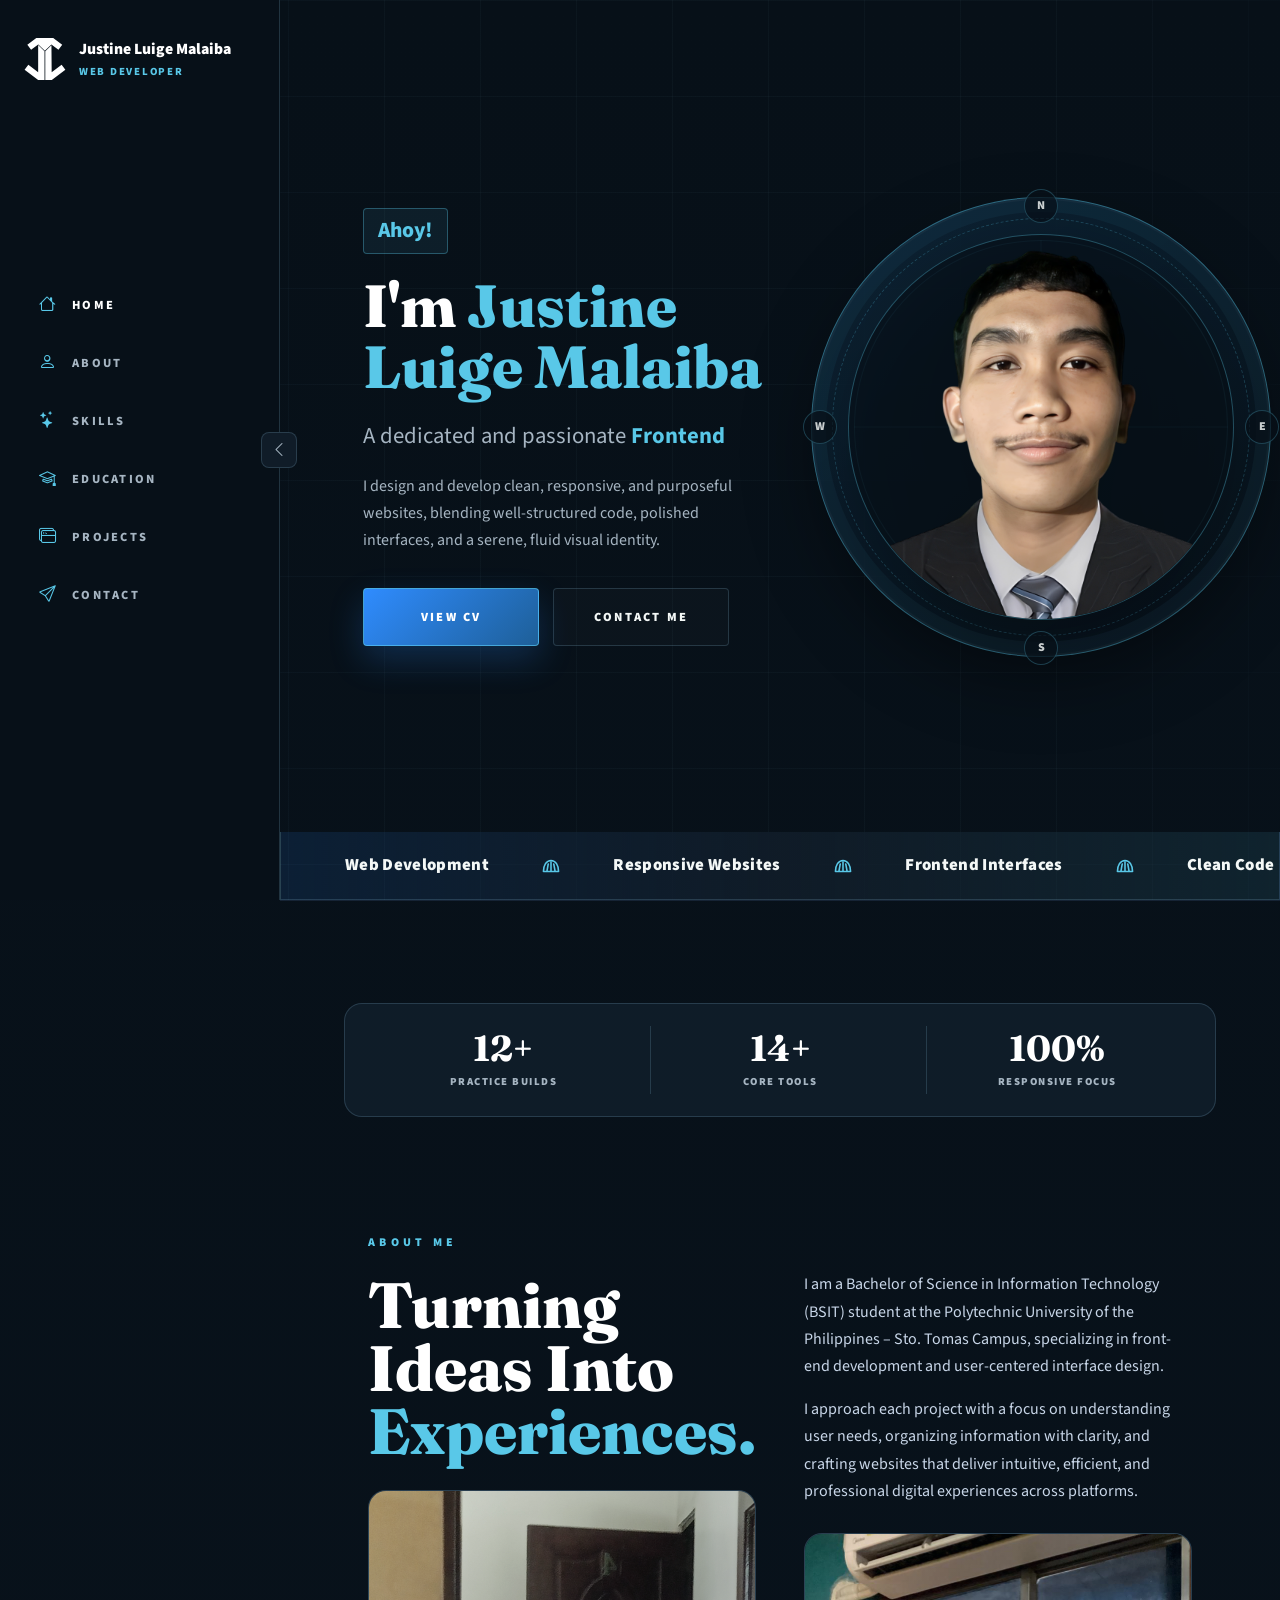
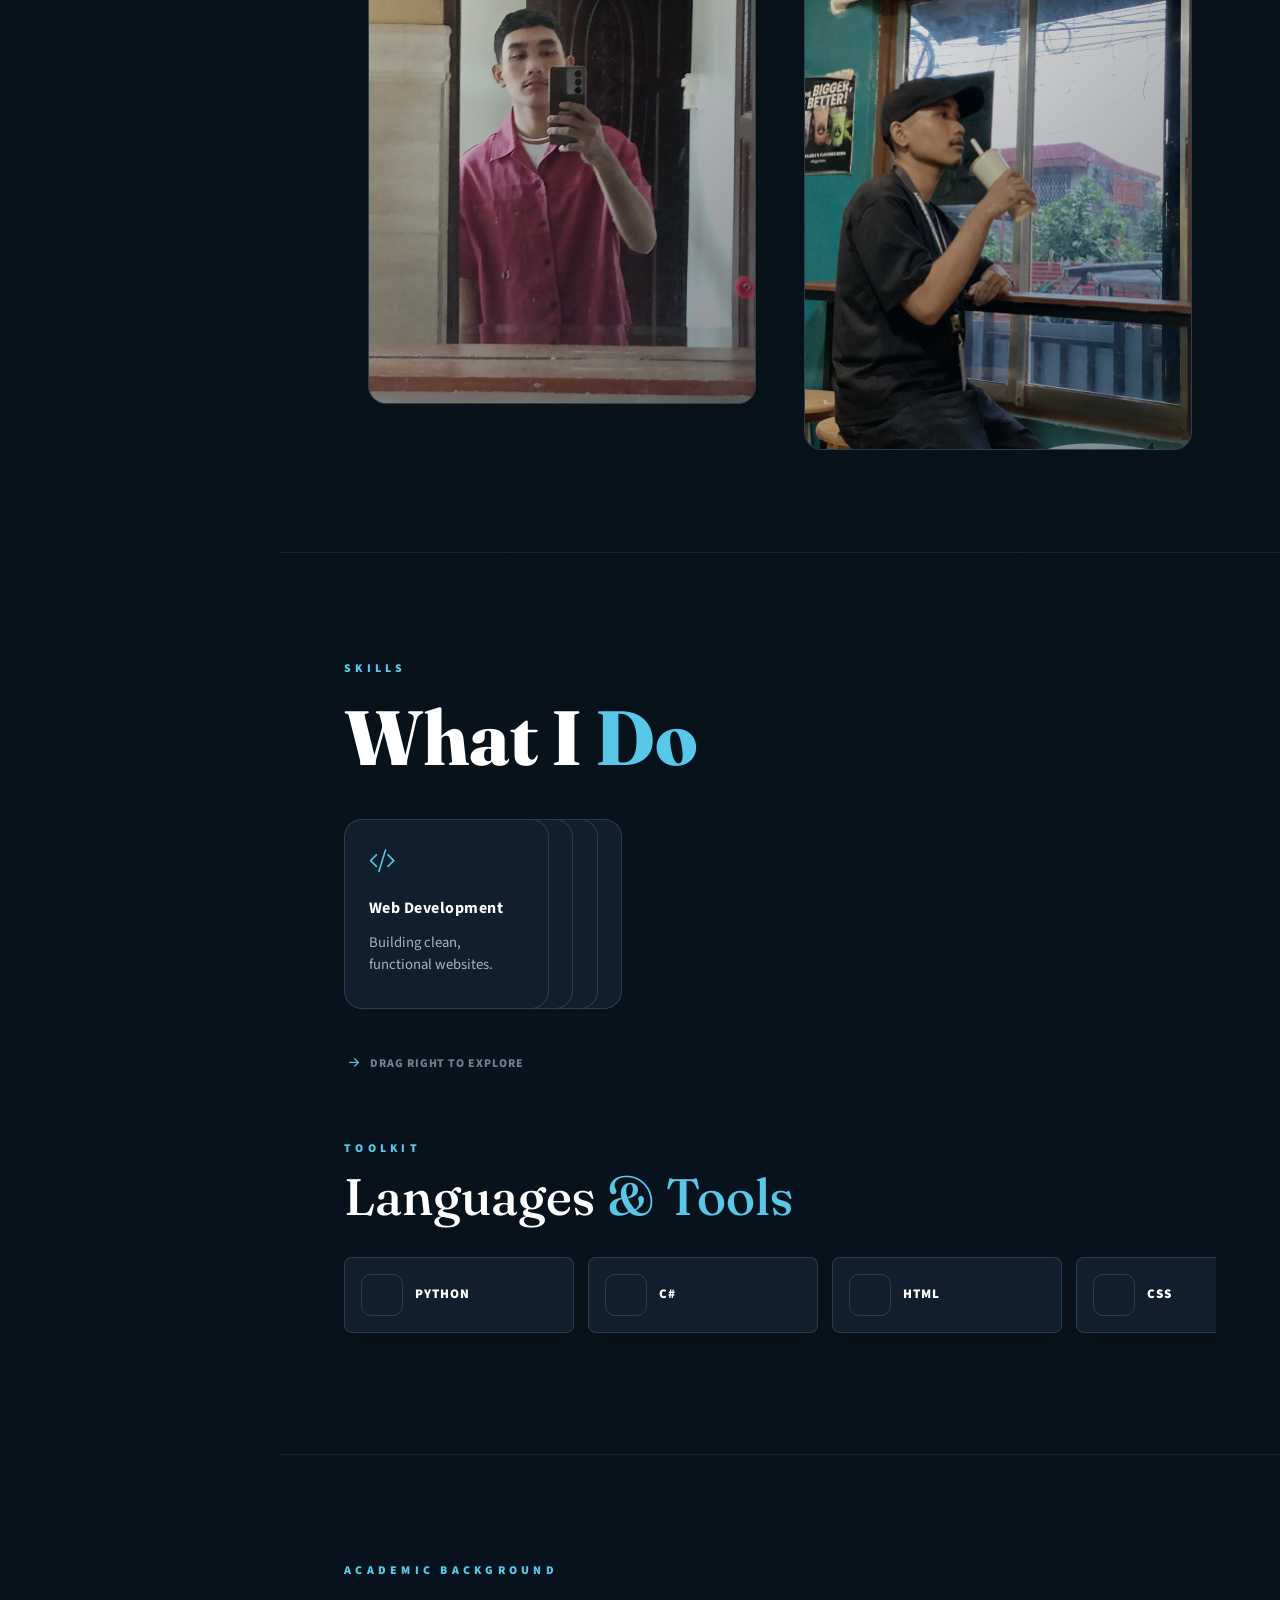
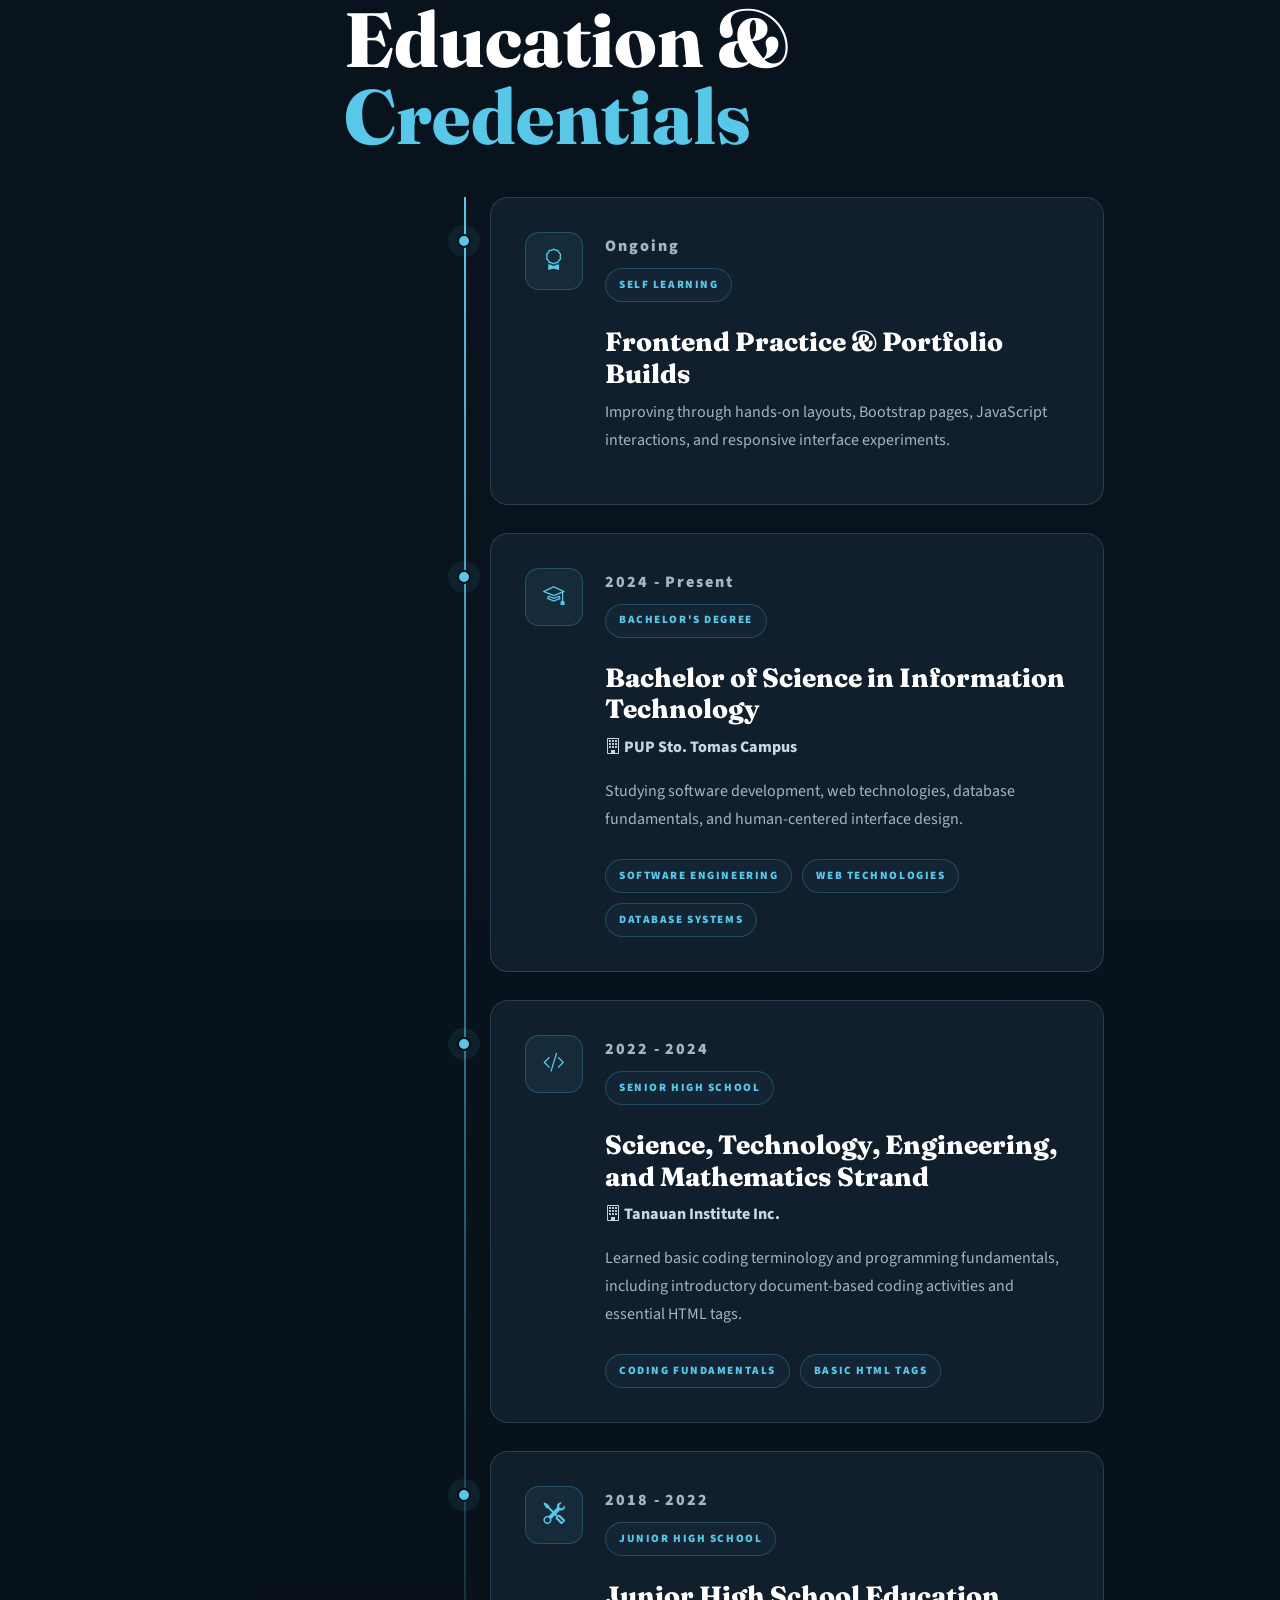
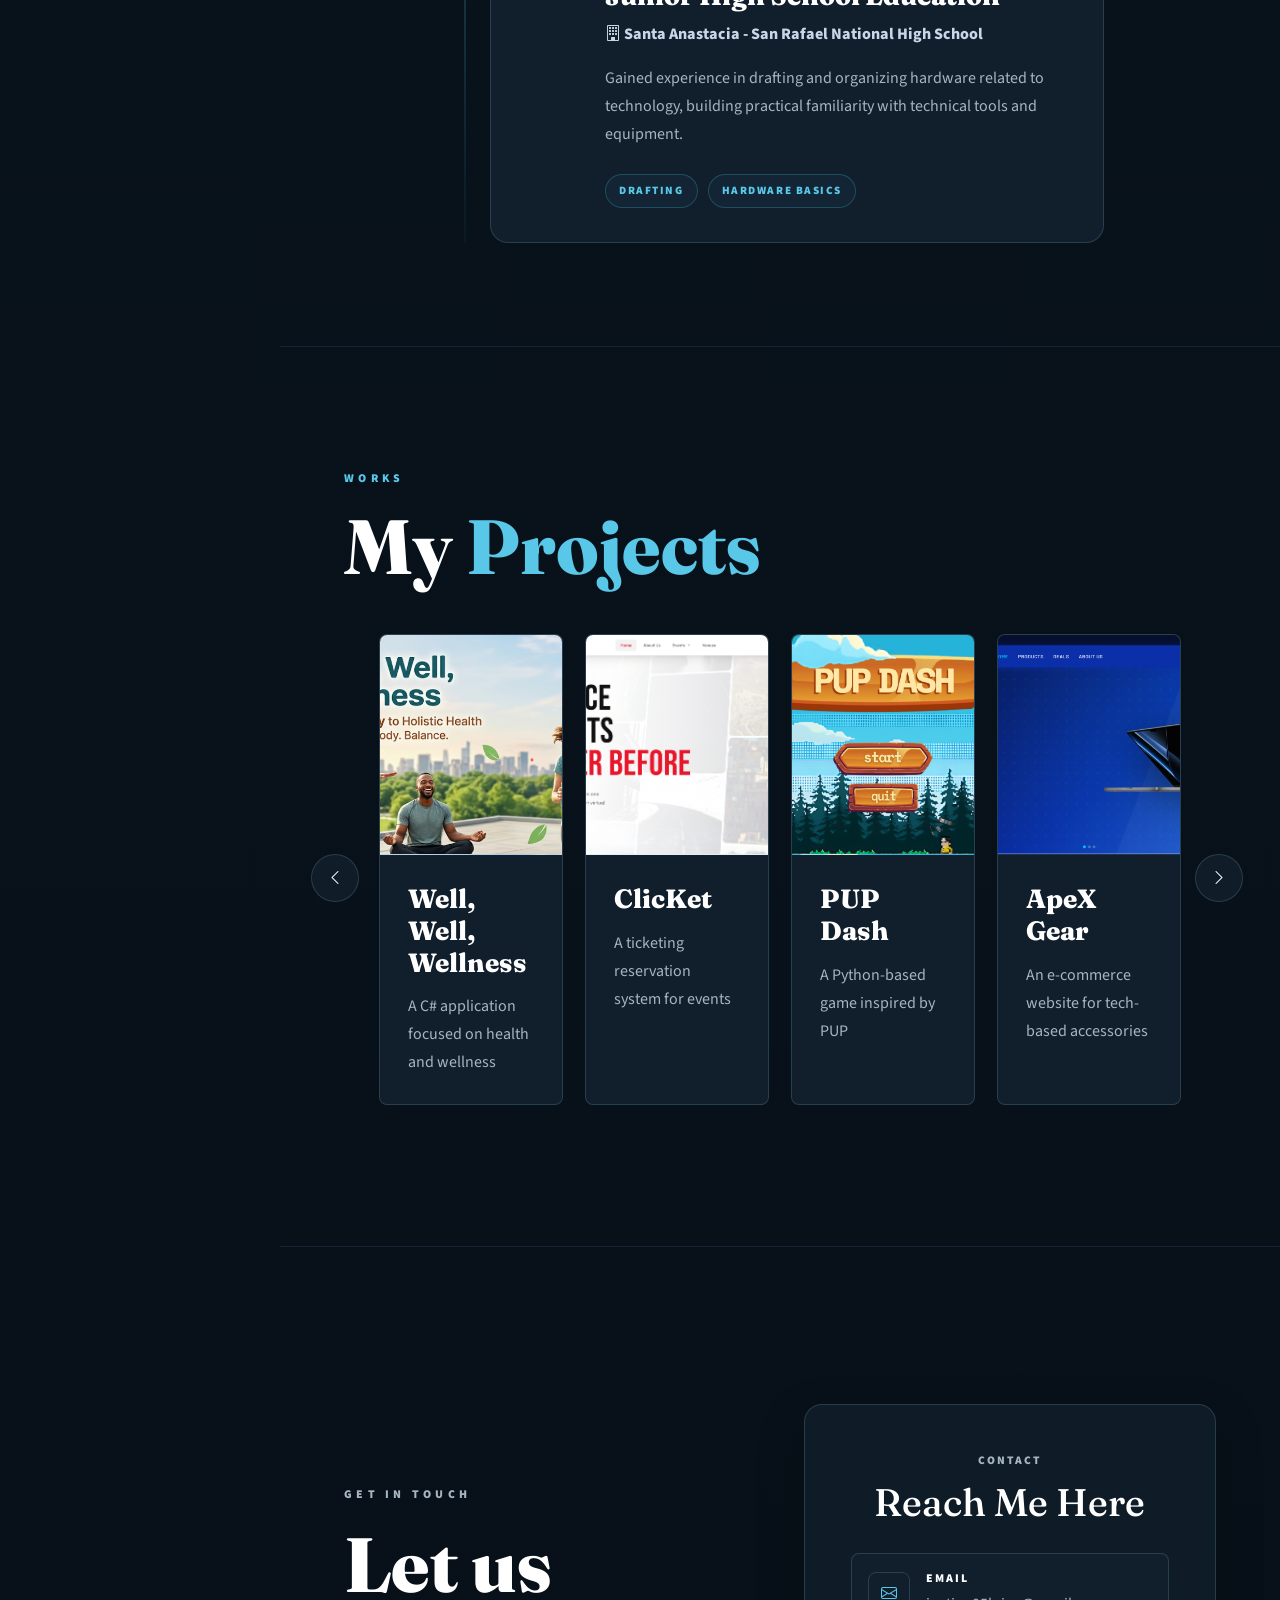
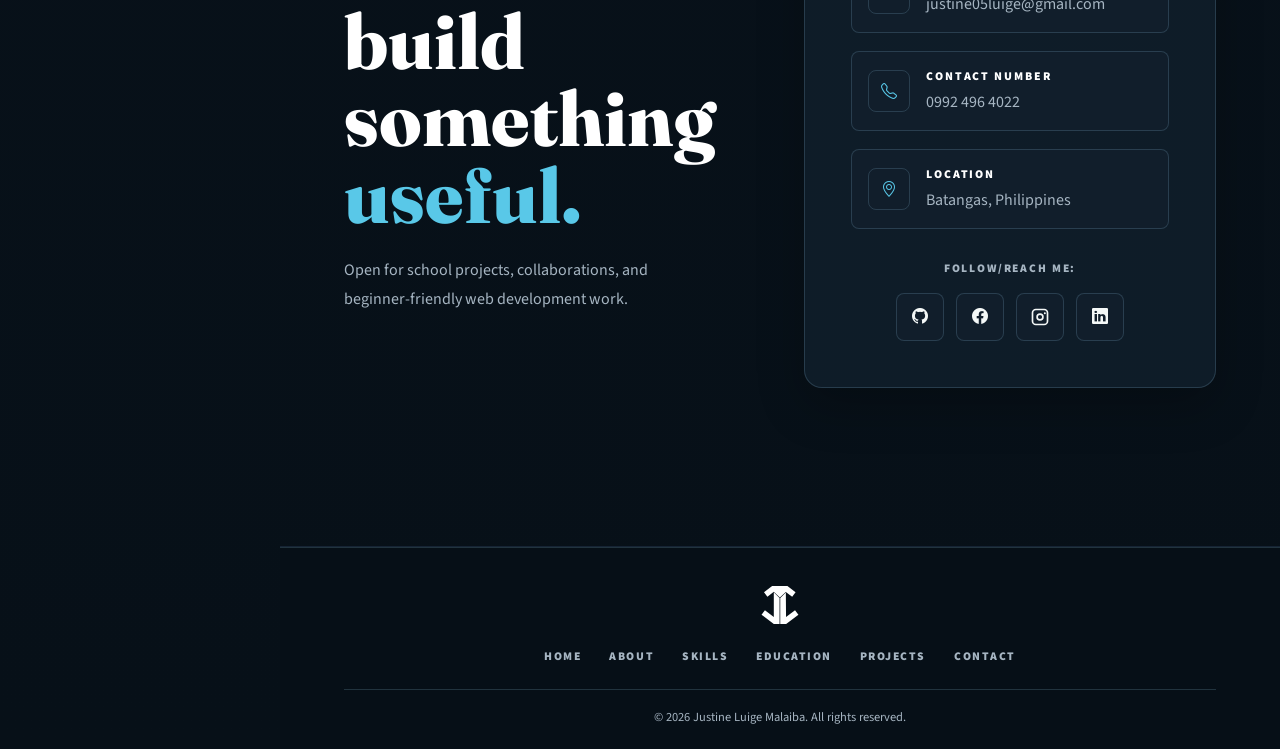
==== commit 41a4c47a: "add banners" ====
--- a/index.html
+++ b/index.html
@@ -252,20 +252,20 @@
           <div class="project-carousel" data-animate>
             <button class="carousel-control prev" type="button" aria-label="Previous project"><i class="bi bi-chevron-left"></i></button>
             <div class="project-track" tabindex="0" aria-label="Project carousel">
-              <article class="project-card" tabindex="0" role="button" data-title="Well, Well, Wellness" data-code="https://github.com/" data-banner="wellness" data-description="A C# health and wellness application designed to support a balanced lifestyle through accessible wellness-focused features.">
-                <div class="project-banner wellness" aria-hidden="true"><i class="bi bi-heart-pulse"></i></div>
+              <article class="project-card" tabindex="0" role="button" data-title="Well, Well, Wellness" data-code="https://github.com/jluigemalaiba/Well-Well-Wellness...-App-" data-banner="wellness" data-description="A C# health and wellness application designed to support a balanced lifestyle through accessible wellness-focused features.">
+                <div class="project-banner wellness" aria-hidden="true"></div>
                 <div class="project-body"><h3>Well, Well, Wellness</h3><p>A C# application focused on health and wellness</p></div>
               </article>
-              <article class="project-card" tabindex="0" role="button" data-title="ClicKet" data-code="https://github.com/" data-banner="clicket" data-description="A ticketing reservation system for events, designed to make event discovery, reservations, and ticket access easier for users.">
-                <div class="project-banner clicket" aria-hidden="true"><i class="bi bi-ticket-perforated"></i></div>
+              <article class="project-card" tabindex="0" role="button" data-title="ClicKet" data-code="https://github.com/jluigemalaiba/ClicKet" data-banner="clicket" data-description="A ticketing reservation system for events, designed to make event discovery, reservations, and ticket access easier for users.">
+                <div class="project-banner clicket" aria-hidden="true"></div>
                 <div class="project-body"><h3>ClicKet</h3><p>A ticketing reservation system for events</p></div>
               </article>
-              <article class="project-card" tabindex="0" role="button" data-title="PUP Dash" data-code="https://github.com/" data-banner="pupdash" data-description="A Python-based game inspired by PUP, combining campus-inspired visuals with an engaging dash-style game concept.">
-                <div class="project-banner pupdash" aria-hidden="true"><i class="bi bi-joystick"></i></div>
+              <article class="project-card" tabindex="0" role="button" data-title="PUP Dash" data-code="https://github.com/shemaiahezra-m/PUP-Dash" data-banner="pupdash" data-description="A Python-based game inspired by PUP, combining campus-inspired visuals with an engaging dash-style game concept.">
+                <div class="project-banner pupdash" aria-hidden="true"></div>
                 <div class="project-body"><h3>PUP Dash</h3><p>A Python-based game inspired by PUP</p></div>
               </article>
-              <article class="project-card" tabindex="0" role="button" data-title="ApeX Gear" data-code="https://github.com/" data-banner="apexgear" data-description="An e-commerce website that sells technology-based accessories through a polished online storefront experience.">
-                <div class="project-banner apexgear" aria-hidden="true"><i class="bi bi-laptop"></i></div>
+              <article class="project-card" tabindex="0" role="button" data-title="ApeX Gear" data-code="https://github.com/jhy-atnn/ApexGear-E-commerce" data-banner="apexgear" data-description="An e-commerce website that sells technology-based accessories through a polished online storefront experience.">
+                <div class="project-banner apexgear" aria-hidden="true"></div>
                 <div class="project-body"><h3>ApeX Gear</h3><p>An e-commerce website for tech-based accessories</p></div>
               </article>
             </div>
--- a/css/style.css
+++ b/css/style.css
@@ -1649,24 +1649,36 @@
 .project-banner.wellness,
 .project-modal-banner.wellness {
   background: linear-gradient(135deg, #d6efe5, #8ec9b4 55%, #4e8d73);
+  background-image: url('../assets/wellness-banner.png');
+  background-size: cover;
+  background-position: center;
   color: #175747;
 }
 
 .project-banner.clicket,
 .project-modal-banner.clicket {
   background: linear-gradient(135deg, #fff4f4, #ffd6d9 55%, #eb4a5b);
+  background-image: url('../assets/clicket-banner.png');
+  background-size: cover;
+  background-position: center;
   color: #b91832;
 }
 
 .project-banner.pupdash,
 .project-modal-banner.pupdash {
   background: linear-gradient(135deg, #7bd7f5, #3a9fd2 56%, #1d5c89);
+  background-image: url('../assets/pupdash-banner.png');
+  background-size: cover;
+  background-position: center;
   color: #fff3bf;
 }
 
 .project-banner.apexgear,
 .project-modal-banner.apexgear {
   background: linear-gradient(135deg, #071d65, #1744bd 58%, #0cc5ef);
+  background-image: url('../assets/apexgear-banner.png');
+  background-size: cover;
+  background-position: center;
   color: #ffffff;
 }
 
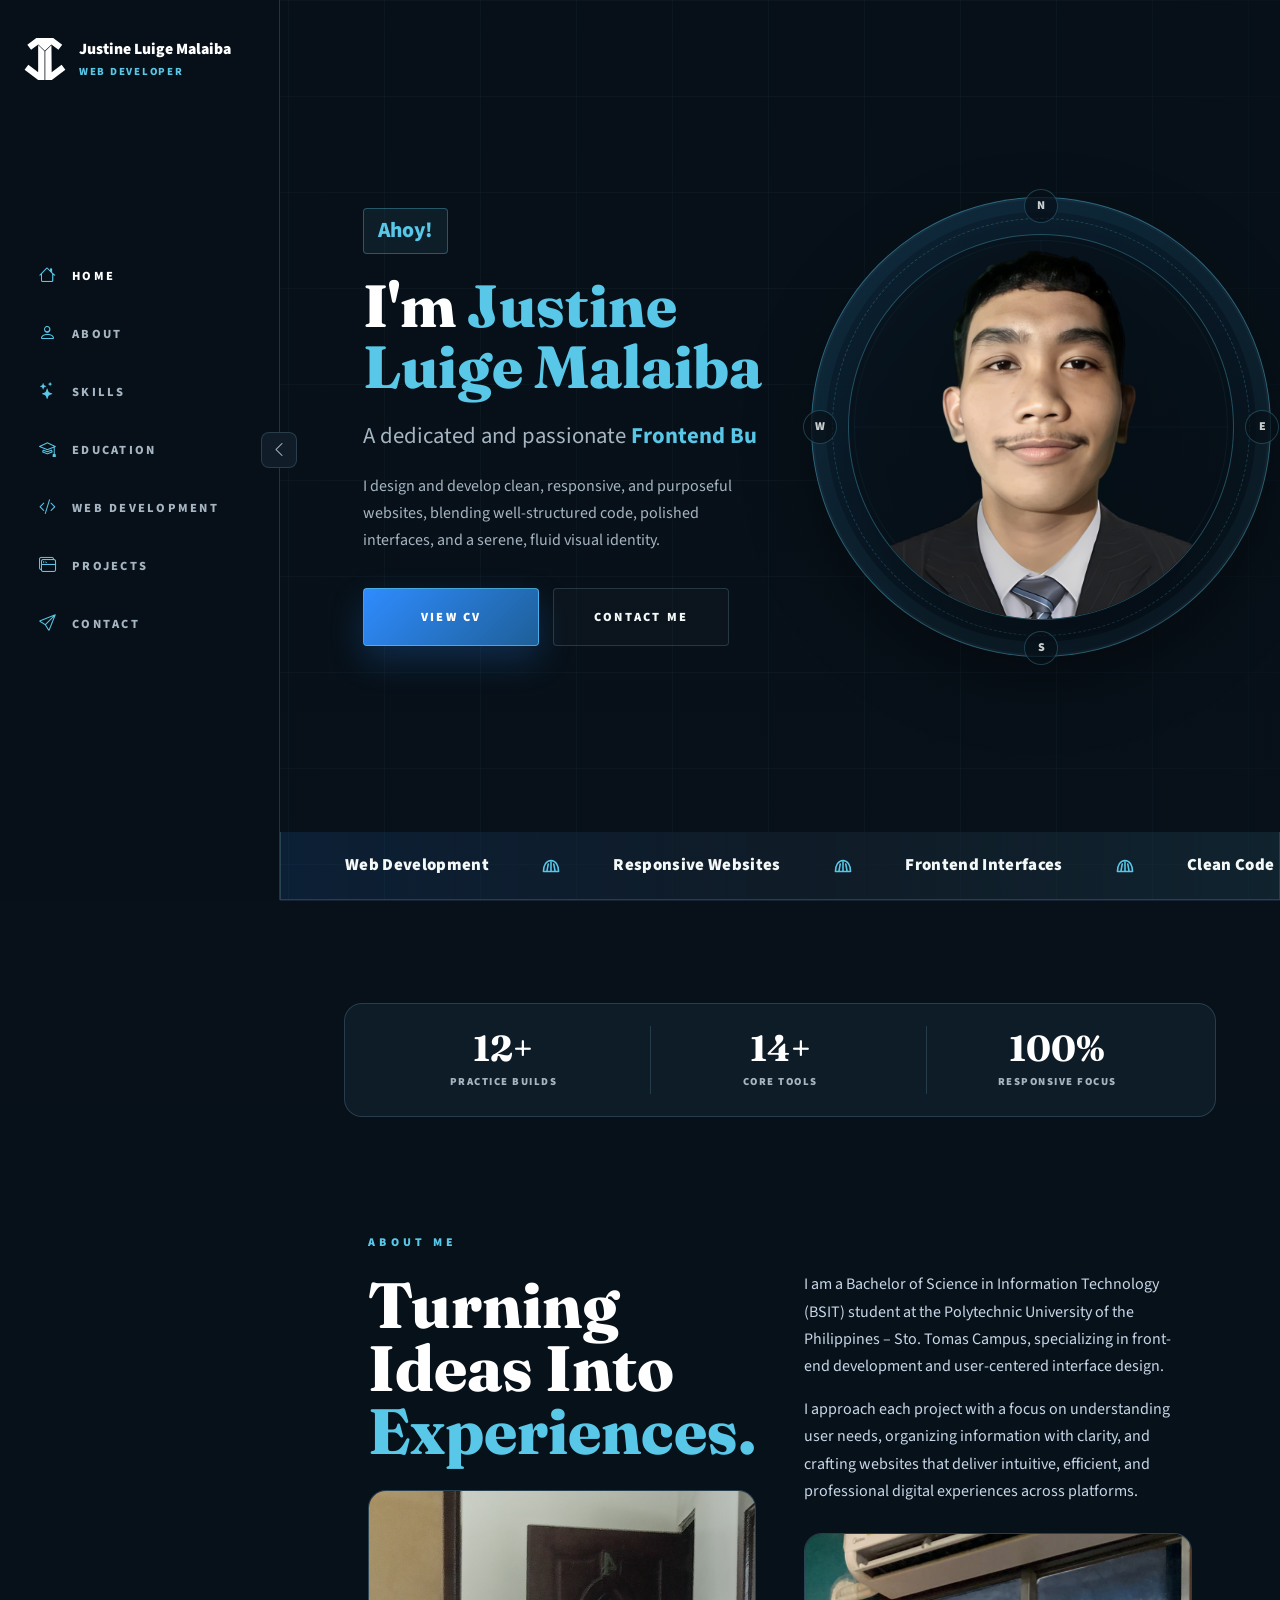
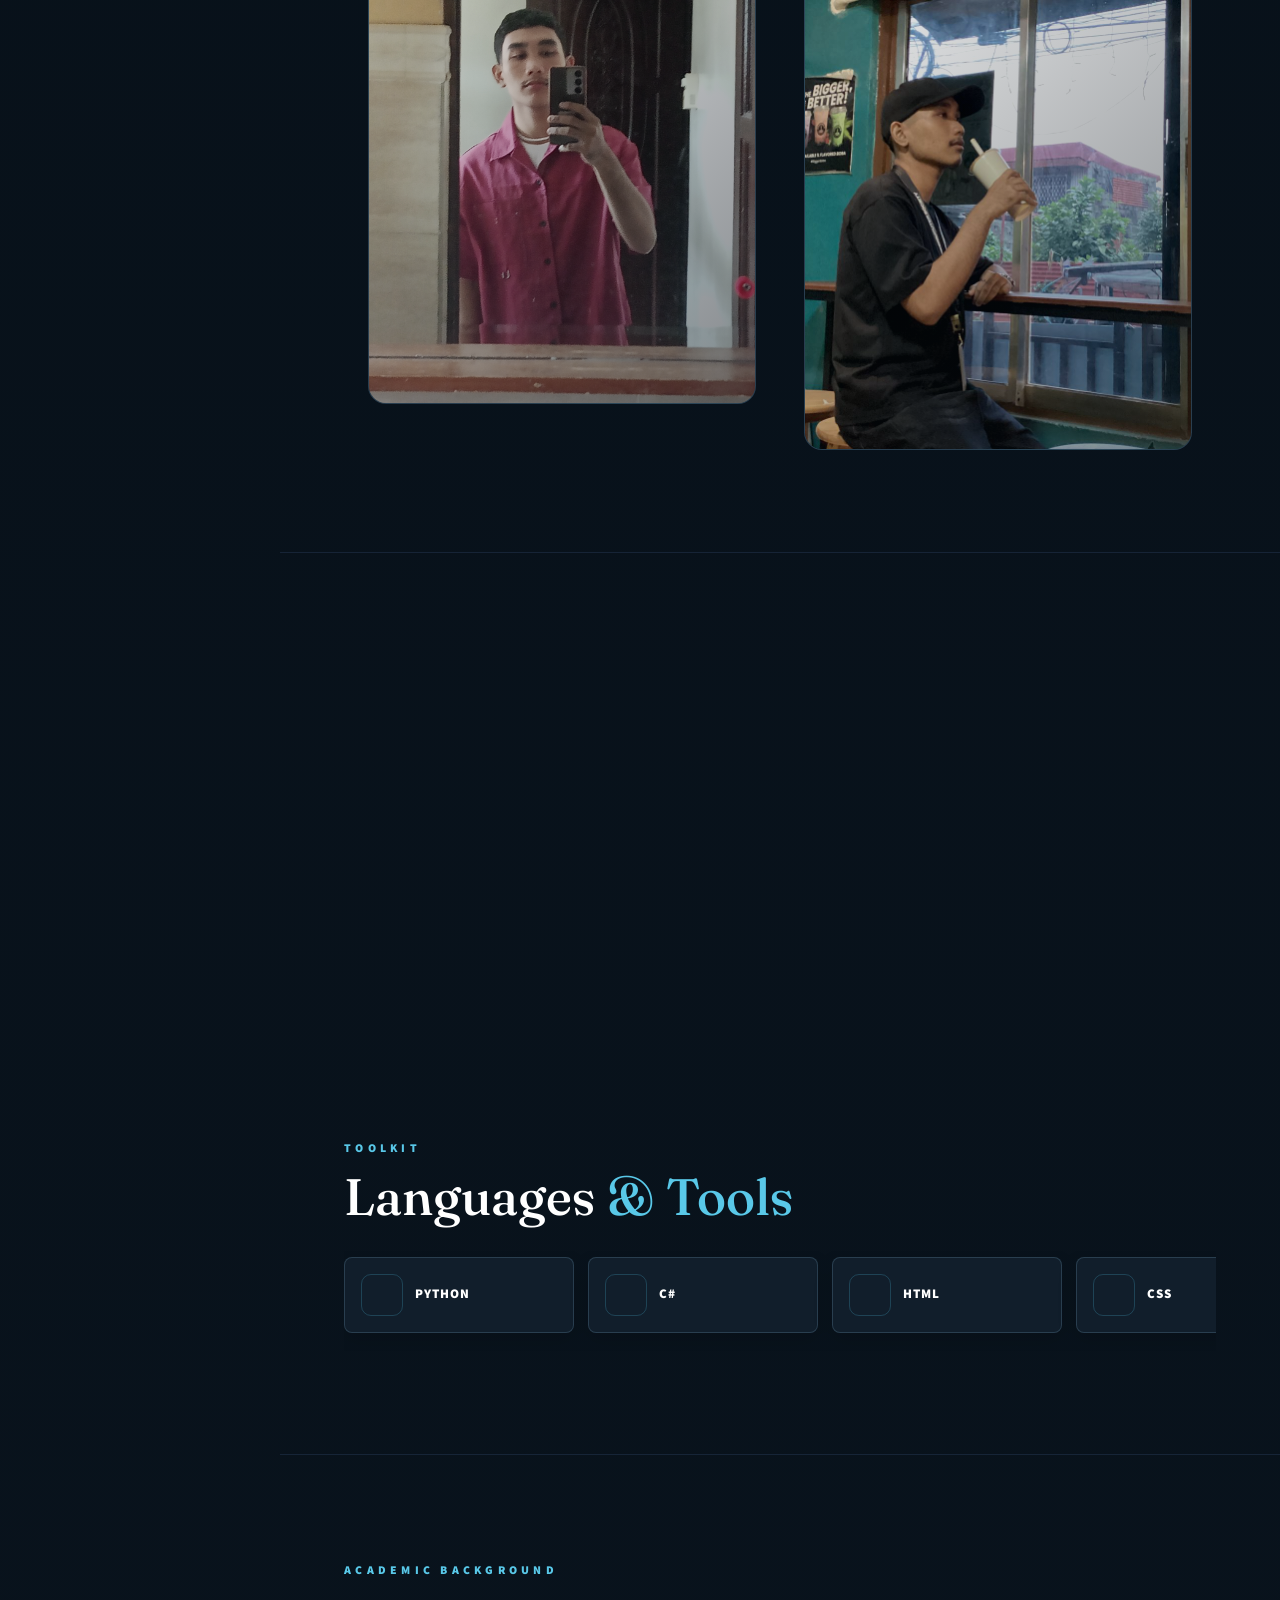
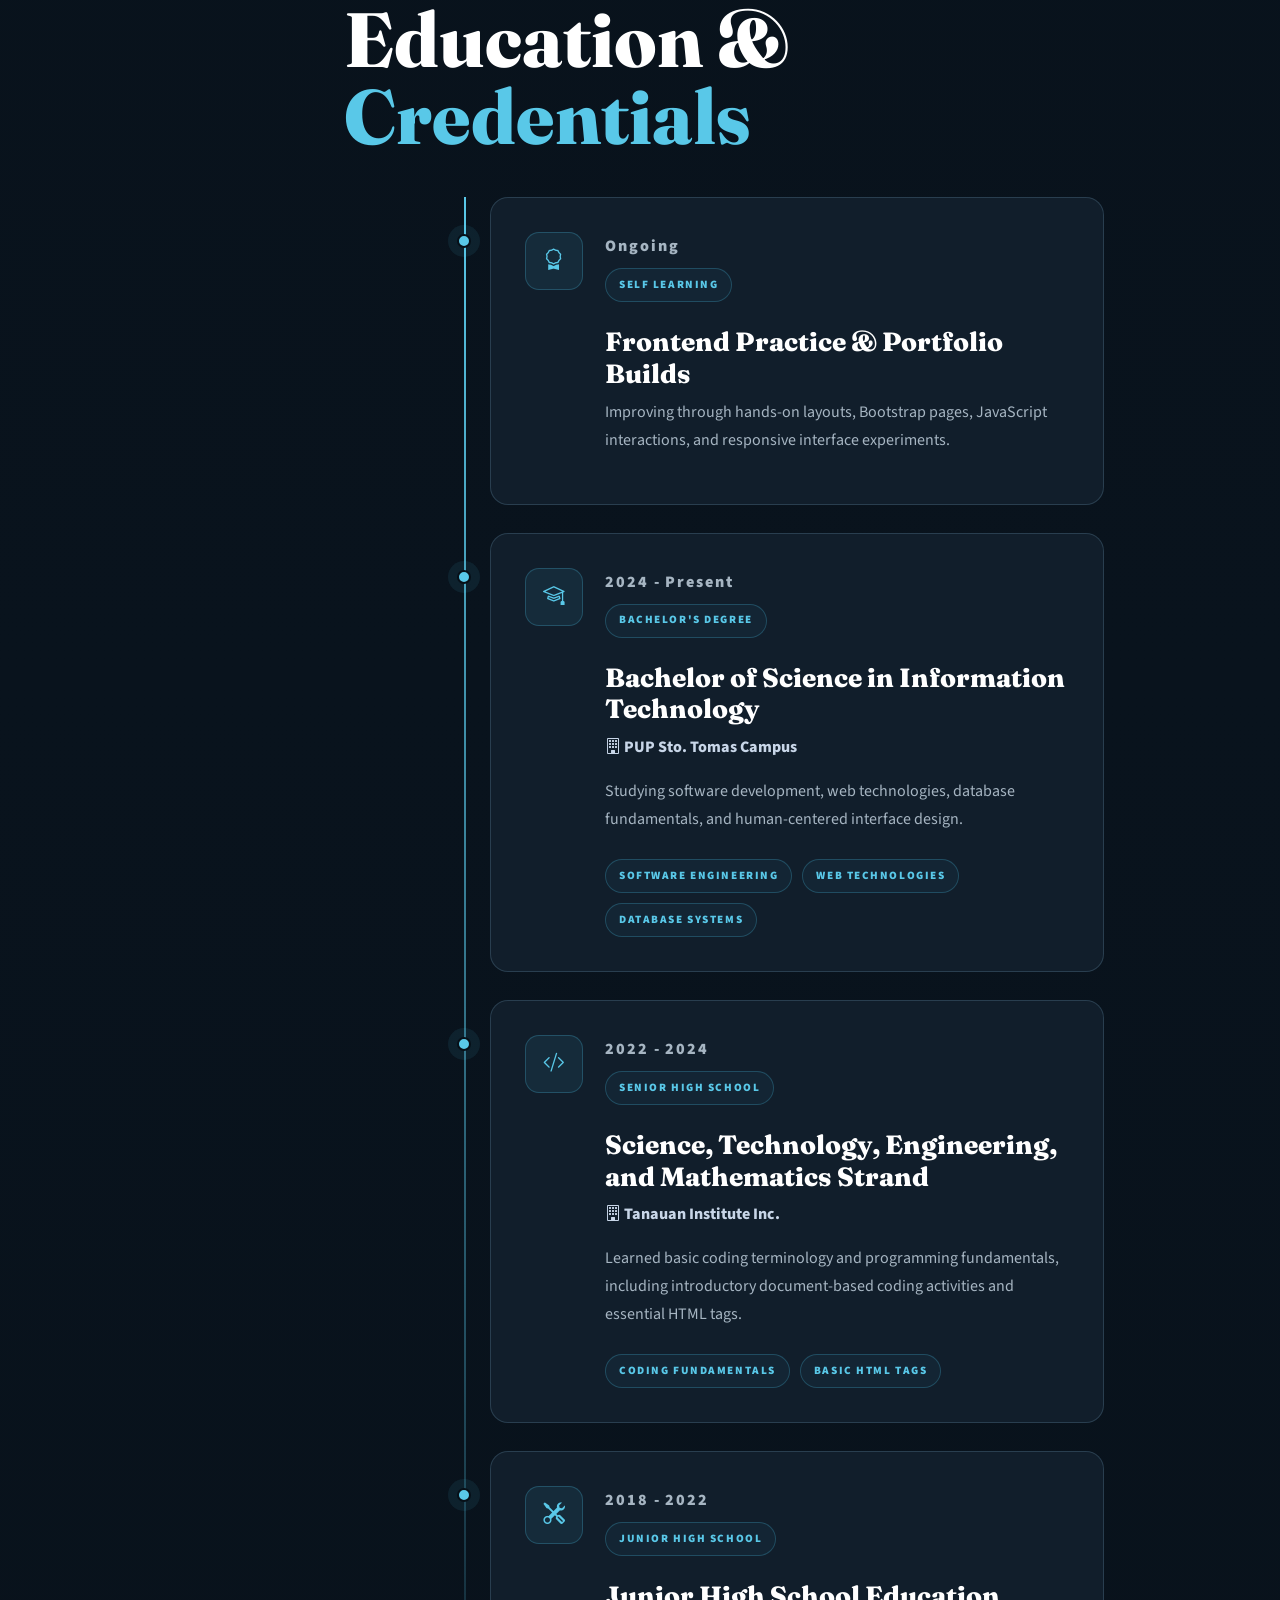
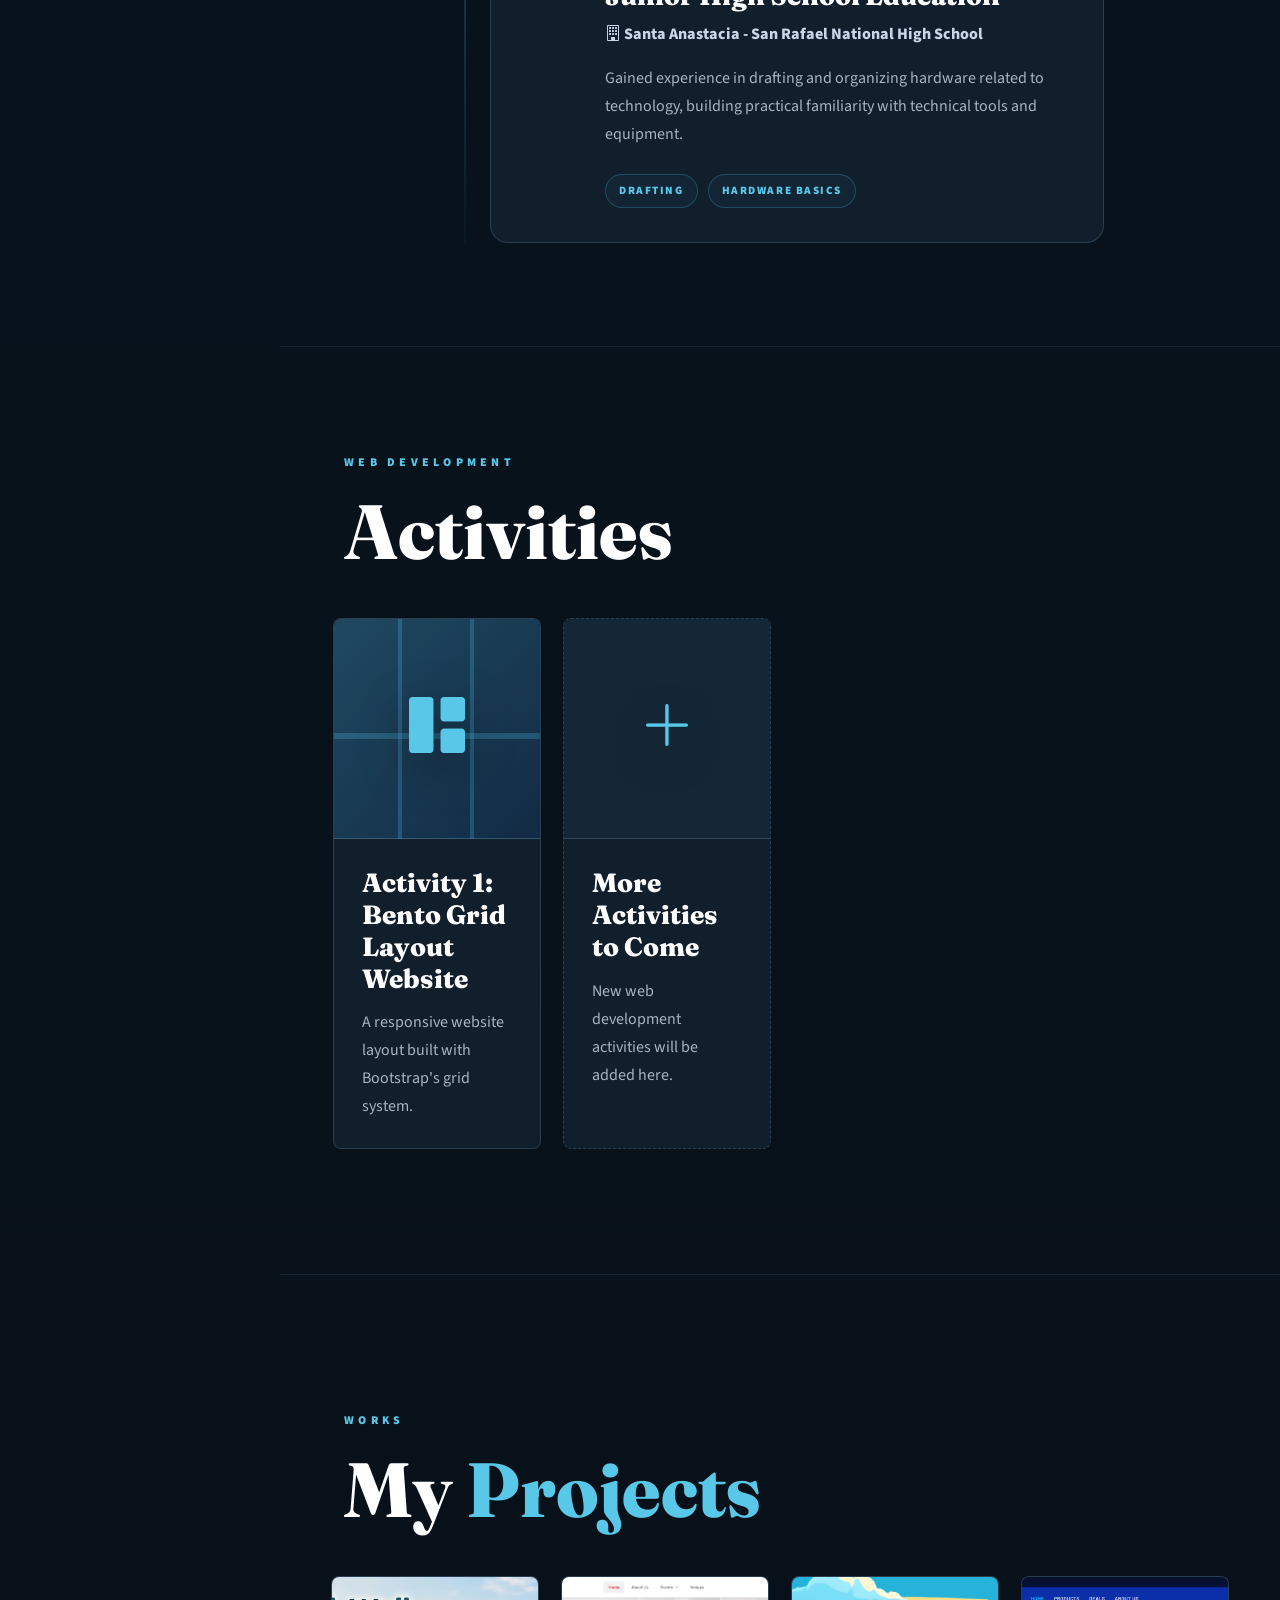
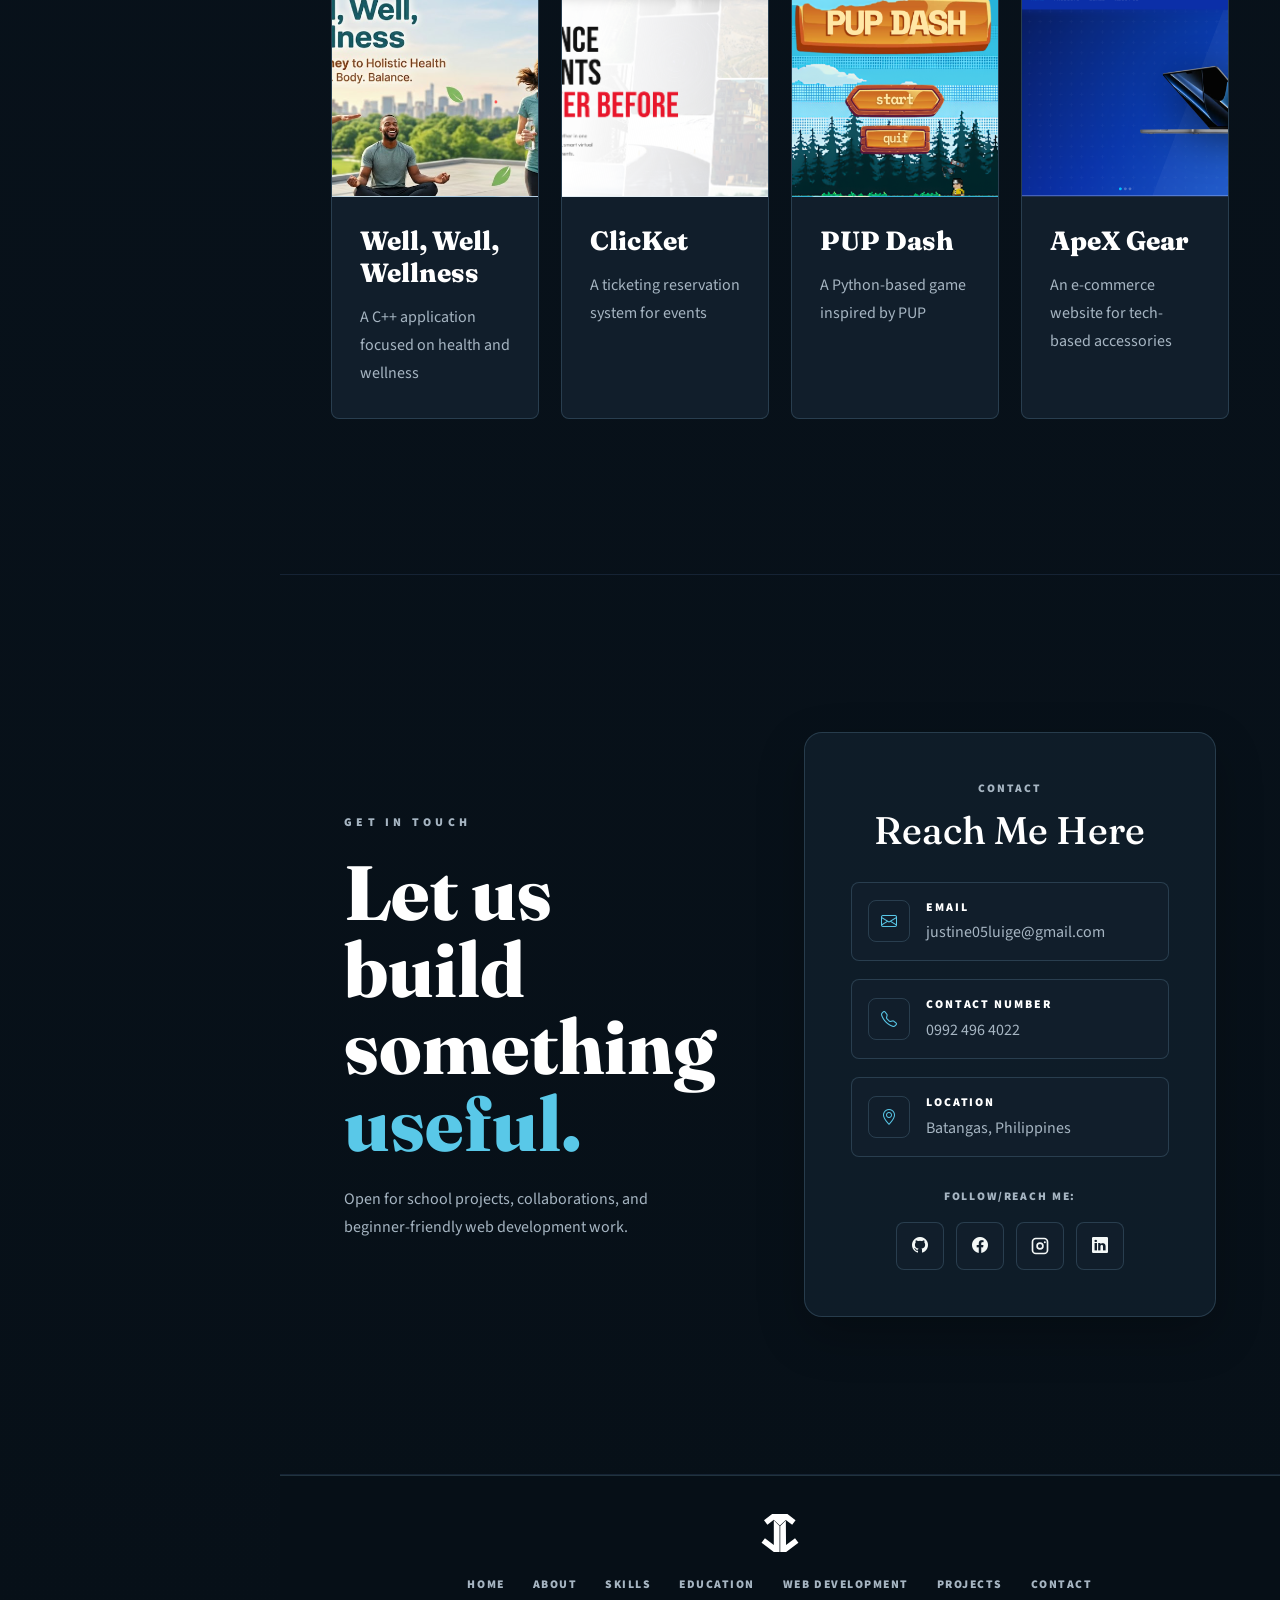
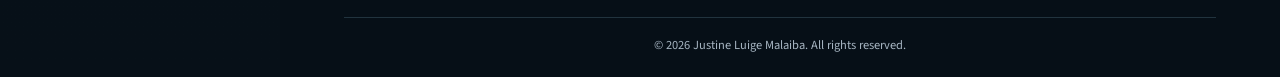
==== commit 5258e86f: "add activities part" ====
--- a/index.html
+++ b/index.html
@@ -10,8 +10,8 @@
     <link href="https://fonts.googleapis.com/css2?family=Fraunces:opsz,wght@9..144,700;9..144,800&family=Source+Sans+3:wght@400;500;600;700;800;900&display=swap" rel="stylesheet">
     <link href="https://cdn.jsdelivr.net/npm/bootstrap@5.3.8/dist/css/bootstrap.min.css" rel="stylesheet" integrity="sha384-sRIl4kxILFvY47J16cr9ZwB07vP4J8+LH7qKQnuqkuIAvNWLzeN8tE5YBujZqJLB" crossorigin="anonymous">
     <link rel="stylesheet" href="https://cdn.jsdelivr.net/npm/bootstrap-icons@1.13.1/font/bootstrap-icons.min.css">
-    <link rel="stylesheet" href="css/style.css?v=47">
-    <script src="js/app.js?v=38" defer></script>
+    <link rel="stylesheet" href="css/style.css?v=53">
+    <script src="js/app.js?v=40" defer></script>
   </head>
   <body>
     <button class="menu-toggle" type="button" aria-label="Open navigation" aria-expanded="false">
@@ -36,6 +36,7 @@
         <a class="nav-link" href="#about"><i class="bi bi-person"></i><span>About</span></a>
         <a class="nav-link" href="#skills"><i class="bi bi-stars"></i><span>Skills</span></a>
         <a class="nav-link" href="#education"><i class="bi bi-mortarboard"></i><span>Education</span></a>
+        <a class="nav-link" href="#webdev"><i class="bi bi-code-slash"></i><span>Web Development</span></a>
         <a class="nav-link" href="#works"><i class="bi bi-window-stack"></i><span>Projects</span></a>
         <a class="nav-link" href="#contact"><i class="bi bi-send"></i><span>Contact</span></a>
       </nav>
@@ -240,6 +241,30 @@
         </div>
       </section>
 
+      <section class="webdev-section section-panel" id="webdev">
+        <div class="container-fluid content-wrap">
+          <div class="works-heading-wrap">
+            <div class="section-heading" data-animate>
+              <p class="kicker">Web Development</p>
+              <h2>Activities</h2>
+            </div>
+          </div>
+
+          <div class="project-carousel webdev-carousel" data-animate>
+            <div class="project-track" tabindex="0" aria-label="Web development activities">
+              <article class="project-card activity-card" tabindex="0" role="button" data-title="Activity 1: Bento Grid Layout Website" data-code="#" data-cta="View Activity" data-banner="bento-grid" data-description="A responsive website layout built with Bootstrap's grid system.">
+                <div class="project-banner bento-grid" aria-hidden="true"><i class="bi bi-grid-1x2-fill"></i></div>
+                <div class="project-body"><h3>Activity 1: Bento Grid Layout Website</h3><p>A responsive website layout built with Bootstrap's grid system.</p></div>
+              </article>
+              <article class="project-card project-card-placeholder" aria-label="More activities to come">
+                <div class="project-banner placeholder-banner" aria-hidden="true"><i class="bi bi-plus-lg"></i></div>
+                <div class="project-body"><h3>More Activities to Come</h3><p>New web development activities will be added here.</p></div>
+              </article>
+            </div>
+          </div>
+        </div>
+      </section>
+
       <section class="works-section section-panel" id="works">
         <div class="container-fluid content-wrap">
           <div class="works-heading-wrap">
@@ -250,11 +275,10 @@
           </div>
 
           <div class="project-carousel" data-animate>
-            <button class="carousel-control prev" type="button" aria-label="Previous project"><i class="bi bi-chevron-left"></i></button>
             <div class="project-track" tabindex="0" aria-label="Project carousel">
-              <article class="project-card" tabindex="0" role="button" data-title="Well, Well, Wellness" data-code="https://github.com/jluigemalaiba/Well-Well-Wellness...-App-" data-banner="wellness" data-description="A C# health and wellness application designed to support a balanced lifestyle through accessible wellness-focused features.">
+              <article class="project-card" tabindex="0" role="button" data-title="Well, Well, Wellness" data-code="https://github.com/jluigemalaiba/Well-Well-Wellness...-App-" data-banner="wellness" data-description="A C++ health and wellness application designed to support a balanced lifestyle through accessible wellness-focused features.">
                 <div class="project-banner wellness" aria-hidden="true"></div>
-                <div class="project-body"><h3>Well, Well, Wellness</h3><p>A C# application focused on health and wellness</p></div>
+                <div class="project-body"><h3>Well, Well, Wellness</h3><p>A C++ application focused on health and wellness</p></div>
               </article>
               <article class="project-card" tabindex="0" role="button" data-title="ClicKet" data-code="https://github.com/jluigemalaiba/ClicKet" data-banner="clicket" data-description="A ticketing reservation system for events, designed to make event discovery, reservations, and ticket access easier for users.">
                 <div class="project-banner clicket" aria-hidden="true"></div>
@@ -268,8 +292,11 @@
                 <div class="project-banner apexgear" aria-hidden="true"></div>
                 <div class="project-body"><h3>ApeX Gear</h3><p>An e-commerce website for tech-based accessories</p></div>
               </article>
-            </div>
-            <button class="carousel-control next" type="button" aria-label="Next project"><i class="bi bi-chevron-right"></i></button>
+              <article class="project-card project-card-placeholder" aria-label="More projects to come">
+                <div class="project-banner placeholder-banner" aria-hidden="true"><i class="bi bi-plus-lg"></i></div>
+                <div class="project-body"><h3>More Projects to Come</h3><p>New projects will be added here.</p></div>
+              </article>
+            </div>
           </div>
         </div>
       </section>
@@ -314,7 +341,7 @@
           <div class="project-modal-content">
             <h3 id="projectModalTitle"></h3>
             <p id="projectModalDescription"></p>
-            <a class="btn-primary-blue project-code-link" href="#" target="_blank" rel="noopener">View Code</a>
+            <a class="btn-primary-blue project-code-link" href="#" target="_blank" rel="noopener">View Project</a>
           </div>
         </div>
       </div>
@@ -330,6 +357,7 @@
           <a href="#about">About</a>
           <a href="#skills">Skills</a>
           <a href="#education">Education</a>
+          <a href="#webdev">Web Development</a>
           <a href="#works">Projects</a>
           <a href="#contact">Contact</a>
         </nav>
--- a/css/style.css
+++ b/css/style.css
@@ -94,7 +94,8 @@
   flex-direction: column;
   max-width: 100vw;
   border-radius: 0;
-  transition: top 520ms cubic-bezier(0.22, 1, 0.36, 1), left 520ms cubic-bezier(0.22, 1, 0.36, 1), width 520ms cubic-bezier(0.22, 1, 0.36, 1), height 520ms cubic-bezier(0.22, 1, 0.36, 1), padding 520ms cubic-bezier(0.22, 1, 0.36, 1), border-radius 520ms cubic-bezier(0.22, 1, 0.36, 1), transform 520ms cubic-bezier(0.22, 1, 0.36, 1), background 520ms ease, border-color 520ms ease, box-shadow 520ms ease;
+  transition: top 360ms cubic-bezier(0.22, 1, 0.36, 1), left 360ms cubic-bezier(0.22, 1, 0.36, 1), width 360ms cubic-bezier(0.22, 1, 0.36, 1), height 360ms cubic-bezier(0.22, 1, 0.36, 1), padding 360ms cubic-bezier(0.22, 1, 0.36, 1), border-radius 360ms cubic-bezier(0.22, 1, 0.36, 1), transform 360ms cubic-bezier(0.22, 1, 0.36, 1), background 360ms ease, border-color 360ms ease, box-shadow 360ms ease;
+  will-change: width, padding, transform;
 }
 
 .nav-close {
@@ -160,6 +161,25 @@
   margin-top: 0;
   align-items: center;
   transform: translateY(-50%);
+  scrollbar-width: none;
+}
+
+.nav-menu::-webkit-scrollbar {
+  display: none;
+}
+
+@media (max-height: 760px) and (min-width: 992px) {
+  .nav-menu {
+    gap: 4px;
+    max-height: calc(100dvh - 118px);
+    overflow-x: hidden;
+    overflow-y: auto;
+    padding: 4px 0;
+  }
+
+  .nav-link {
+    min-height: 42px;
+  }
 }
 
 .nav-link {
@@ -225,7 +245,8 @@
 .site-shell {
   margin-left: var(--nav-width);
   width: calc(100% - var(--nav-width));
-  transition: margin-left 260ms ease;
+  transition: margin-left 360ms cubic-bezier(0.22, 1, 0.36, 1), width 360ms cubic-bezier(0.22, 1, 0.36, 1);
+  will-change: margin-left, width;
   min-width: 0;
   max-width: 100vw;
 }
@@ -255,11 +276,14 @@
 }
 
 body.nav-collapsed .nav-menu {
-  position: static;
-  width: 100%;
-  margin: auto 0;
+  position: absolute;
+  top: 50%;
+  right: 12px;
+  left: 12px;
+  width: auto;
+  margin: 0;
   justify-content: center;
-  transform: none;
+  transform: translateY(-50%);
 }
 
 body.nav-collapsed .nav-link {
@@ -286,7 +310,7 @@
   left: 18px;
   width: 68px;
   height: min(420px, calc(100dvh - 36px));
-  padding: 36px 11px 12px;
+  padding: 22px 11px 10px;
   border: 1px solid var(--line);
   border-radius: 999px;
   background: rgba(5, 8, 13, 0.78);
@@ -303,8 +327,8 @@
 }
 
 body.nav-collapsed.nav-scrolled .brand img {
-  width: 38px;
-  height: 38px;
+  width: 34px;
+  height: 34px;
 }
 
 body.nav-collapsed.nav-scrolled .brand span {
@@ -319,13 +343,13 @@
 }
 
 body.nav-collapsed.nav-scrolled .nav-menu {
-  gap: 6px;
-  margin: auto 0;
+  gap: 4px;
+  margin: 0;
 }
 
 body.nav-collapsed.nav-scrolled .nav-link {
   width: 46px;
-  min-height: 46px;
+  min-height: 40px;
 }
 
 body.nav-collapsed.nav-scrolled .site-shell {
@@ -390,6 +414,12 @@
   padding-right: 0;
   padding-left: 0;
   overflow: visible;
+}
+
+.webdev-section .content-wrap {
+  max-width: none;
+  padding-right: 0;
+  padding-left: 0;
 }
 
 .works-heading-wrap {
@@ -885,6 +915,7 @@
 .about-section,
 .skills-section,
 .education-section,
+.webdev-section,
 .works-section,
 .contact-section {
   min-height: 100vh;
@@ -1474,6 +1505,31 @@
   font-size: 1.25rem;
 }
 
+@media (max-width: 640px) {
+  .skill-stack-stage {
+    position: static;
+    display: flex;
+    flex-direction: column;
+    gap: 14px;
+    min-height: auto;
+    overflow: visible;
+    cursor: default;
+    touch-action: auto;
+  }
+
+  .core-skill-card {
+    position: relative;
+    top: auto;
+    width: 100% !important;
+    left: auto !important;
+    min-height: 0;
+  }
+
+  .skill-stack-hint {
+    display: none;
+  }
+}
+
 .toolkit-heading {
   max-width: 1120px;
   margin-bottom: 24px;
@@ -1567,21 +1623,24 @@
 
 .project-carousel {
   position: relative;
-  display: grid;
-  grid-template-columns: 54px minmax(0, 1fr) 54px;
+  display: flex;
   align-items: center;
-  gap: 12px;
   width: 100%;
   min-width: 0;
-  padding: 0 clamp(14px, 2.4vw, 34px);
+  padding: 0 clamp(34px, 4vw, 56px);
+}
+
+.carousel-control {
+  flex: 0 0 auto;
 }
 
 .project-track {
-  display: grid;
-  grid-auto-columns: minmax(0, min(430px, calc(100vw - 96px)));
+  flex: 1 1 0%;
+  display: grid;
+  grid-auto-columns: var(--project-card-width, minmax(260px, calc((100% - 66px) / 4)));
   grid-auto-flow: column;
   gap: 22px;
-  overflow-x: auto;
+  overflow-x: scroll;
   min-width: 0;
   max-width: 100%;
   contain: inline-size;
@@ -1589,7 +1648,38 @@
   scroll-behavior: smooth;
   scroll-snap-type: x mandatory;
   scrollbar-width: thin;
-  scrollbar-color: rgba(85, 212, 255, 0.45) rgba(85, 212, 255, 0.08);
+  scrollbar-color: rgba(85, 212, 255, 0.24) rgba(85, 212, 255, 0.035);
+}
+
+/* Activities only need a scrollbar after their cards exceed the available space. */
+.webdev-carousel .project-track {
+  overflow-x: auto;
+}
+
+@media (min-width: 992px) {
+  /* Keep the floating, collapsed navigation from covering the first card. */
+  body.nav-collapsed.nav-scrolled .project-carousel {
+    padding-left: calc(68px + clamp(34px, 4vw, 56px));
+  }
+}
+
+.project-track::-webkit-scrollbar {
+  height: 7px;
+}
+
+.project-track::-webkit-scrollbar-track {
+  background: rgba(85, 212, 255, 0.035);
+}
+
+.project-track::-webkit-scrollbar-thumb {
+  border-radius: 999px;
+  background: rgba(85, 212, 255, 0.24);
+}
+
+.project-track::-webkit-scrollbar-button {
+  display: none;
+  width: 0;
+  height: 0;
 }
 
 .project-card {
@@ -1644,6 +1734,35 @@
 .project-banner.dashboard,
 .project-modal-banner.dashboard {
   background: #172637;
+}
+
+.project-card-placeholder {
+  cursor: default;
+  border-style: dashed;
+}
+
+.project-card-placeholder:hover {
+  border-color: var(--line);
+  background: var(--card);
+  transform: none;
+}
+
+.bento-grid {
+  background:
+    linear-gradient(135deg, rgba(85, 212, 255, 0.22), rgba(47, 140, 255, 0.08)),
+    repeating-linear-gradient(90deg, transparent 0 31%, rgba(85, 212, 255, 0.22) 31% 33%, transparent 33% 66%, rgba(85, 212, 255, 0.22) 66% 68%, transparent 68% 100%),
+    repeating-linear-gradient(0deg, transparent 0 45%, rgba(85, 212, 255, 0.22) 45% 48%, transparent 48% 100%),
+    #102235;
+}
+
+.bento-grid i,
+.placeholder-banner i {
+  color: var(--blue-2);
+  font-size: 3.5rem;
+}
+
+.placeholder-banner {
+  background: rgba(85, 212, 255, 0.05);
 }
 
 .project-banner.wellness,
@@ -2233,21 +2352,17 @@
   }
 
   .project-carousel {
-    grid-template-columns: 1fr;
     padding: 0 18px;
   }
 
   .carousel-control {
     display: none;
-  }
-
-  .project-track {
-    grid-auto-columns: minmax(0, calc(100vw - 72px));
   }
 
   .about-section,
   .skills-section,
   .education-section,
+  .webdev-section,
   .works-section,
   .contact-section {
     min-height: auto;
@@ -2433,10 +2548,6 @@
     display: none;
   }
 
-  .project-track {
-    grid-auto-columns: minmax(0, calc(100vw - 52px));
-  }
-
   .project-banner,
   .project-modal-banner {
     min-height: 170px;
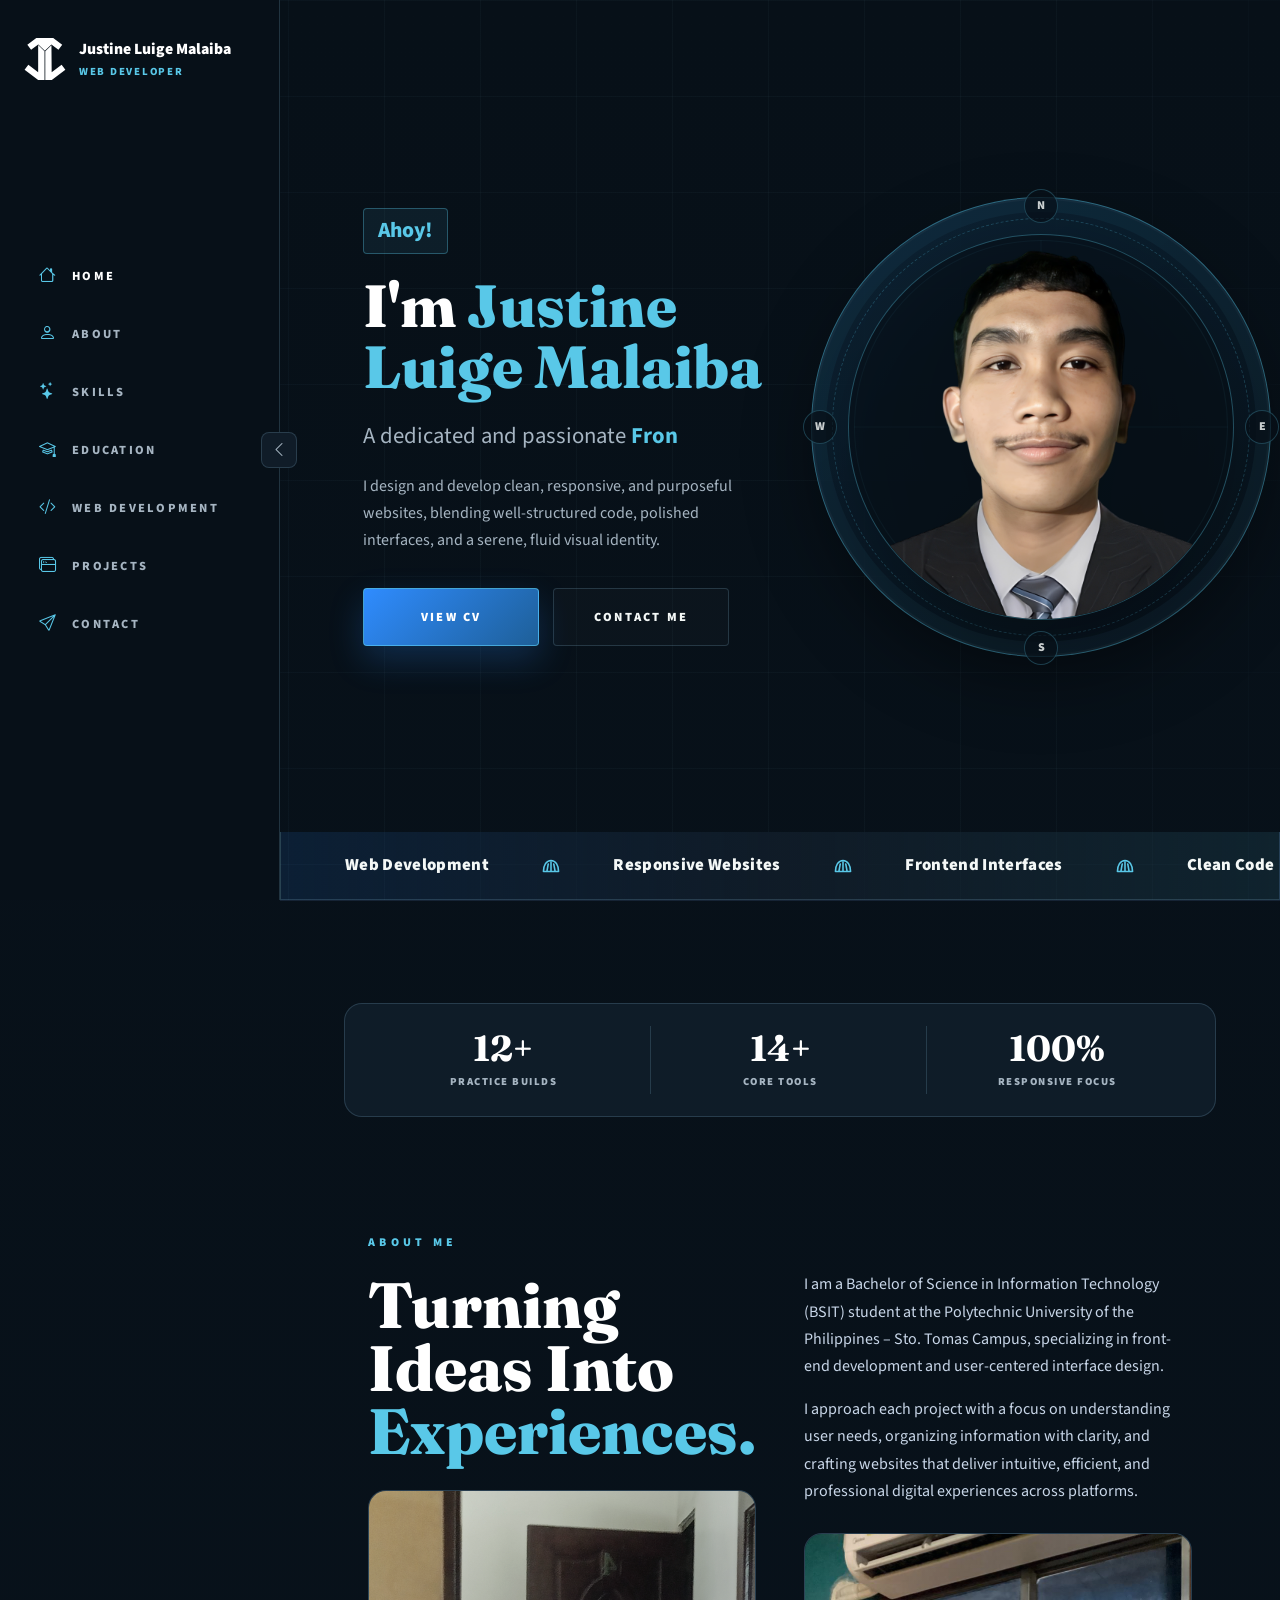
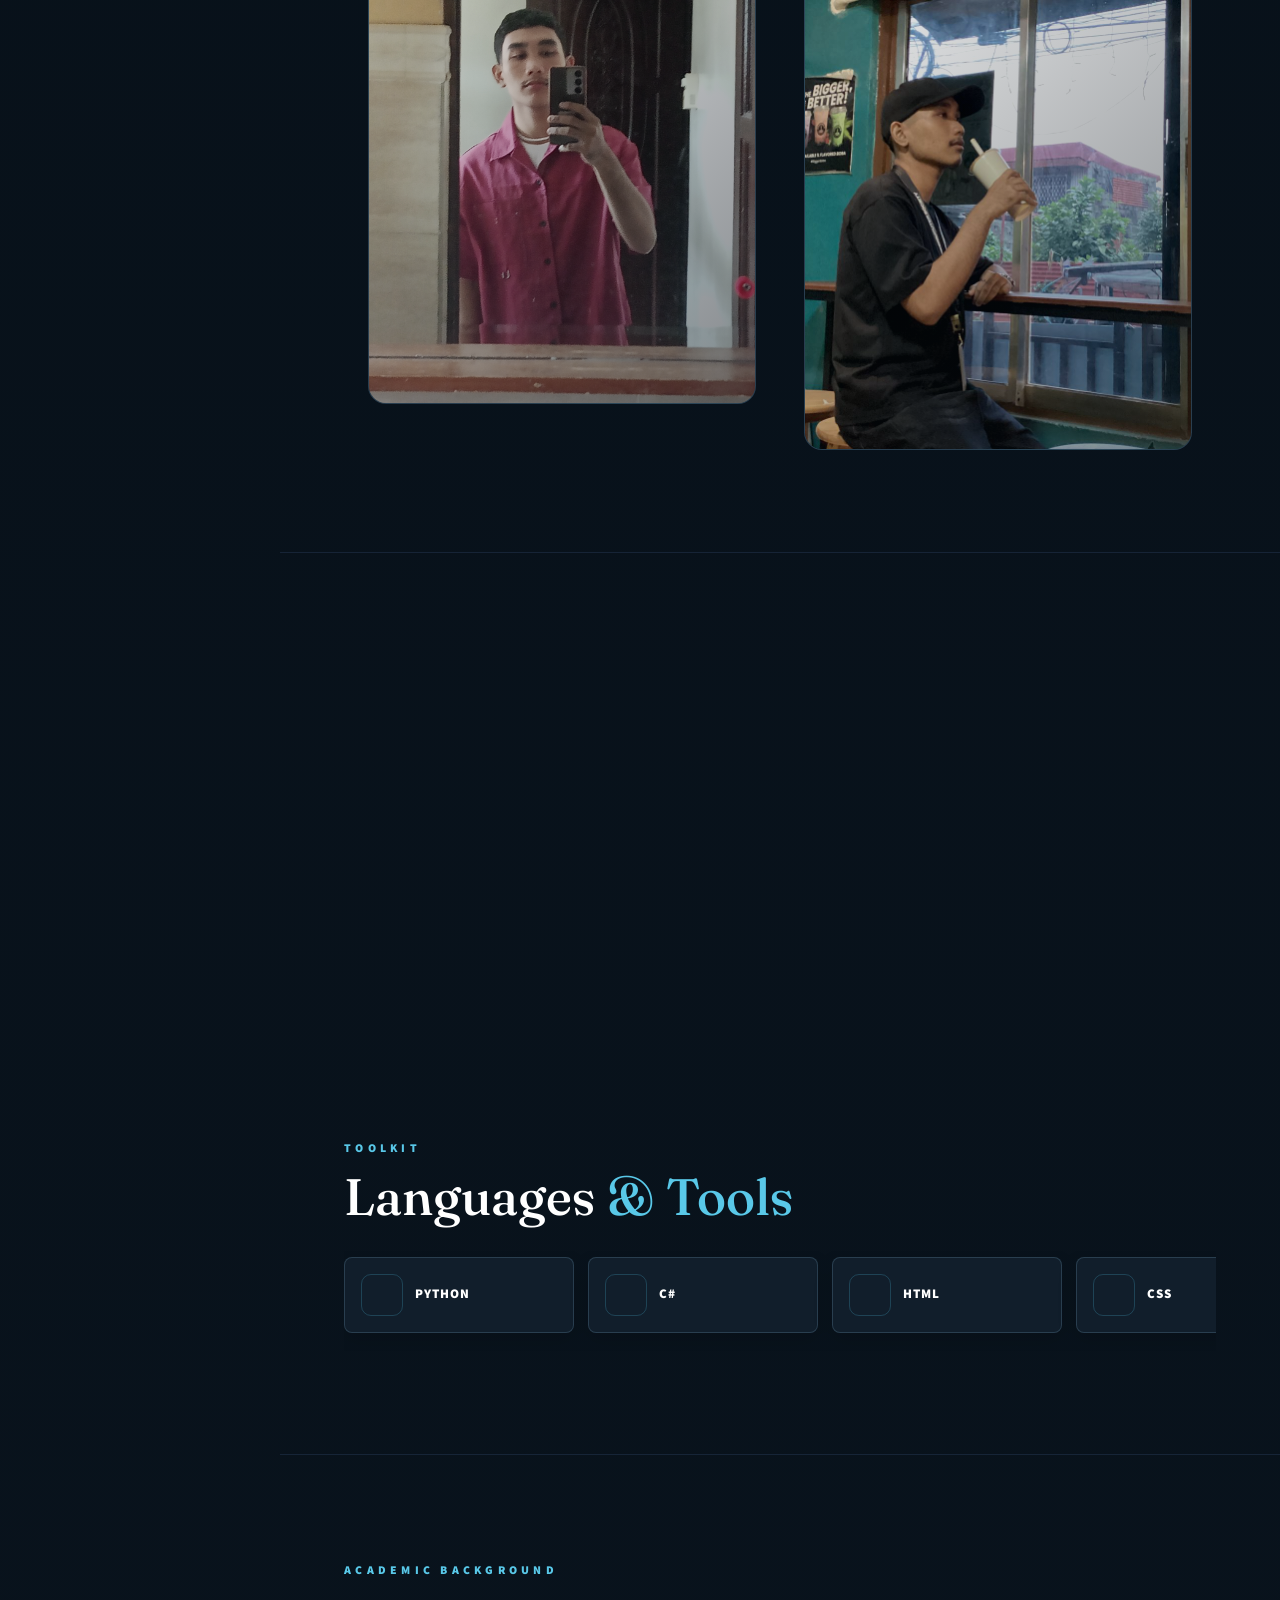
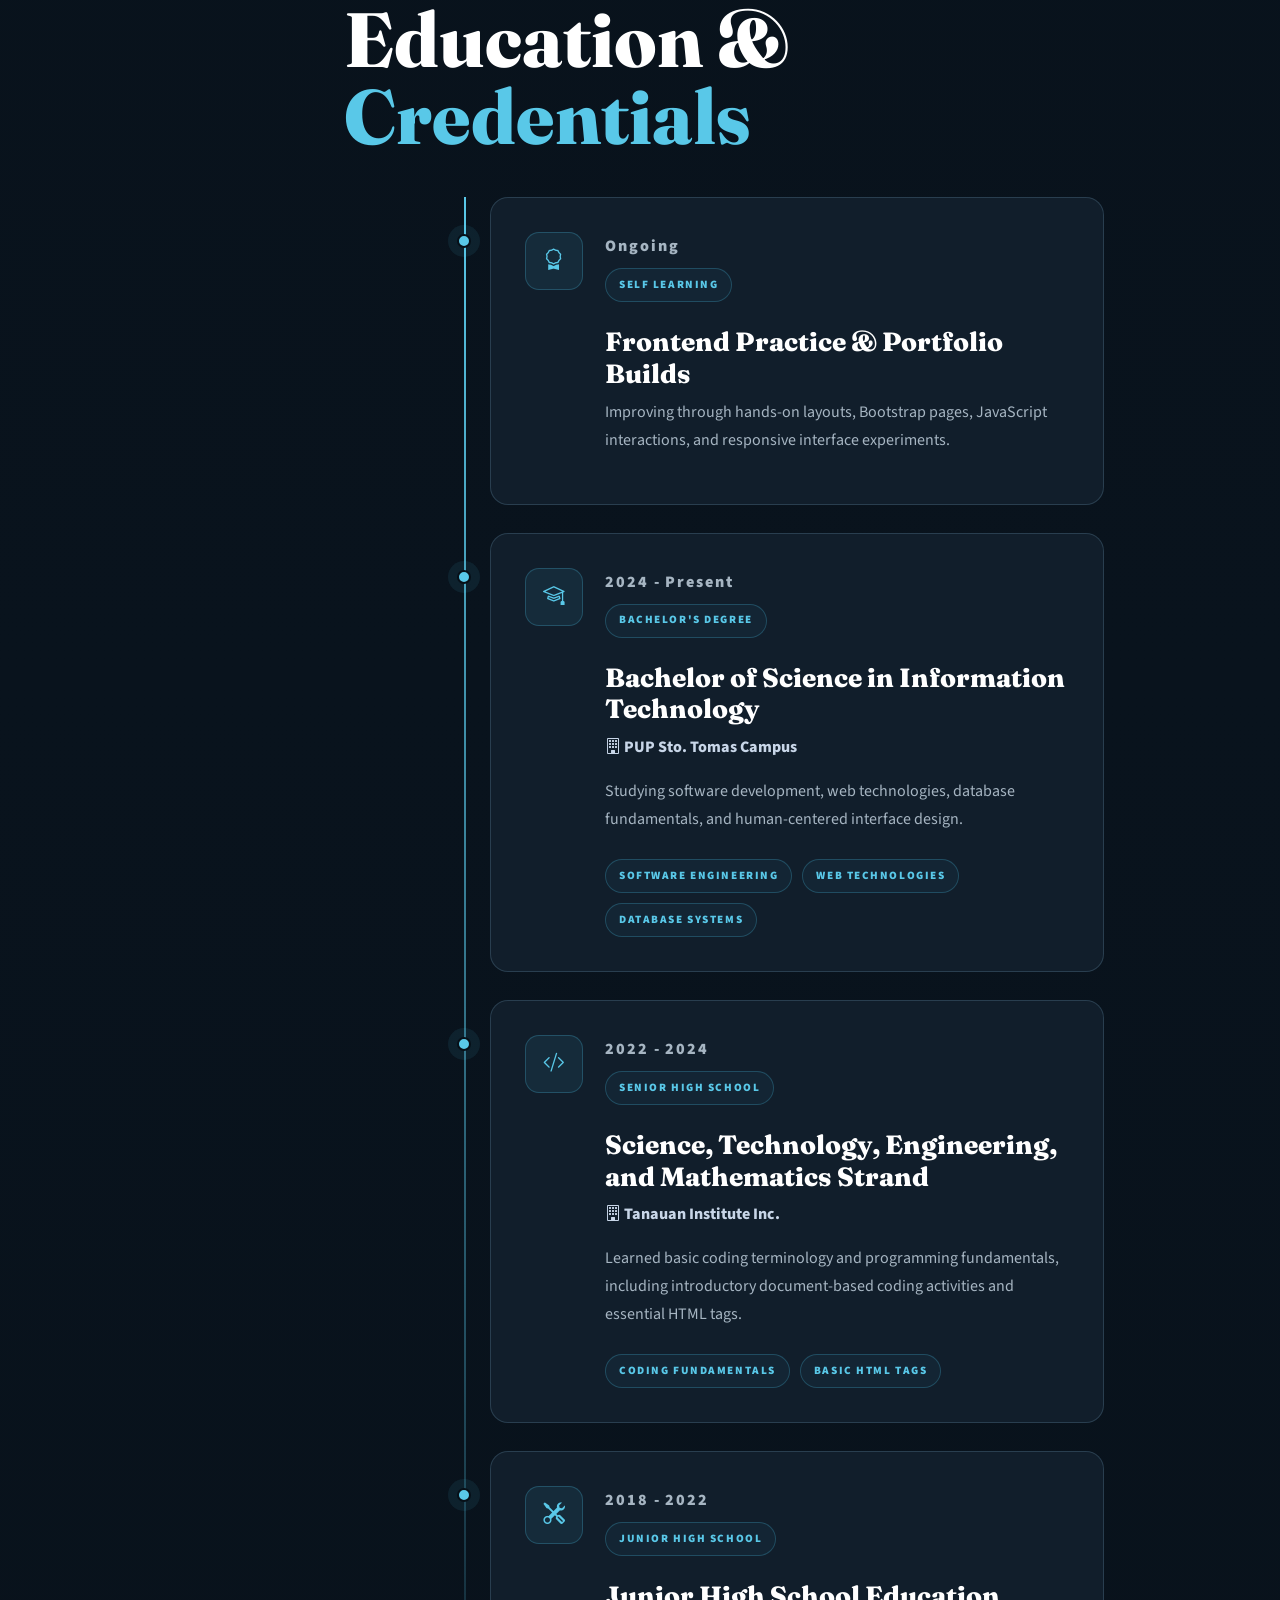
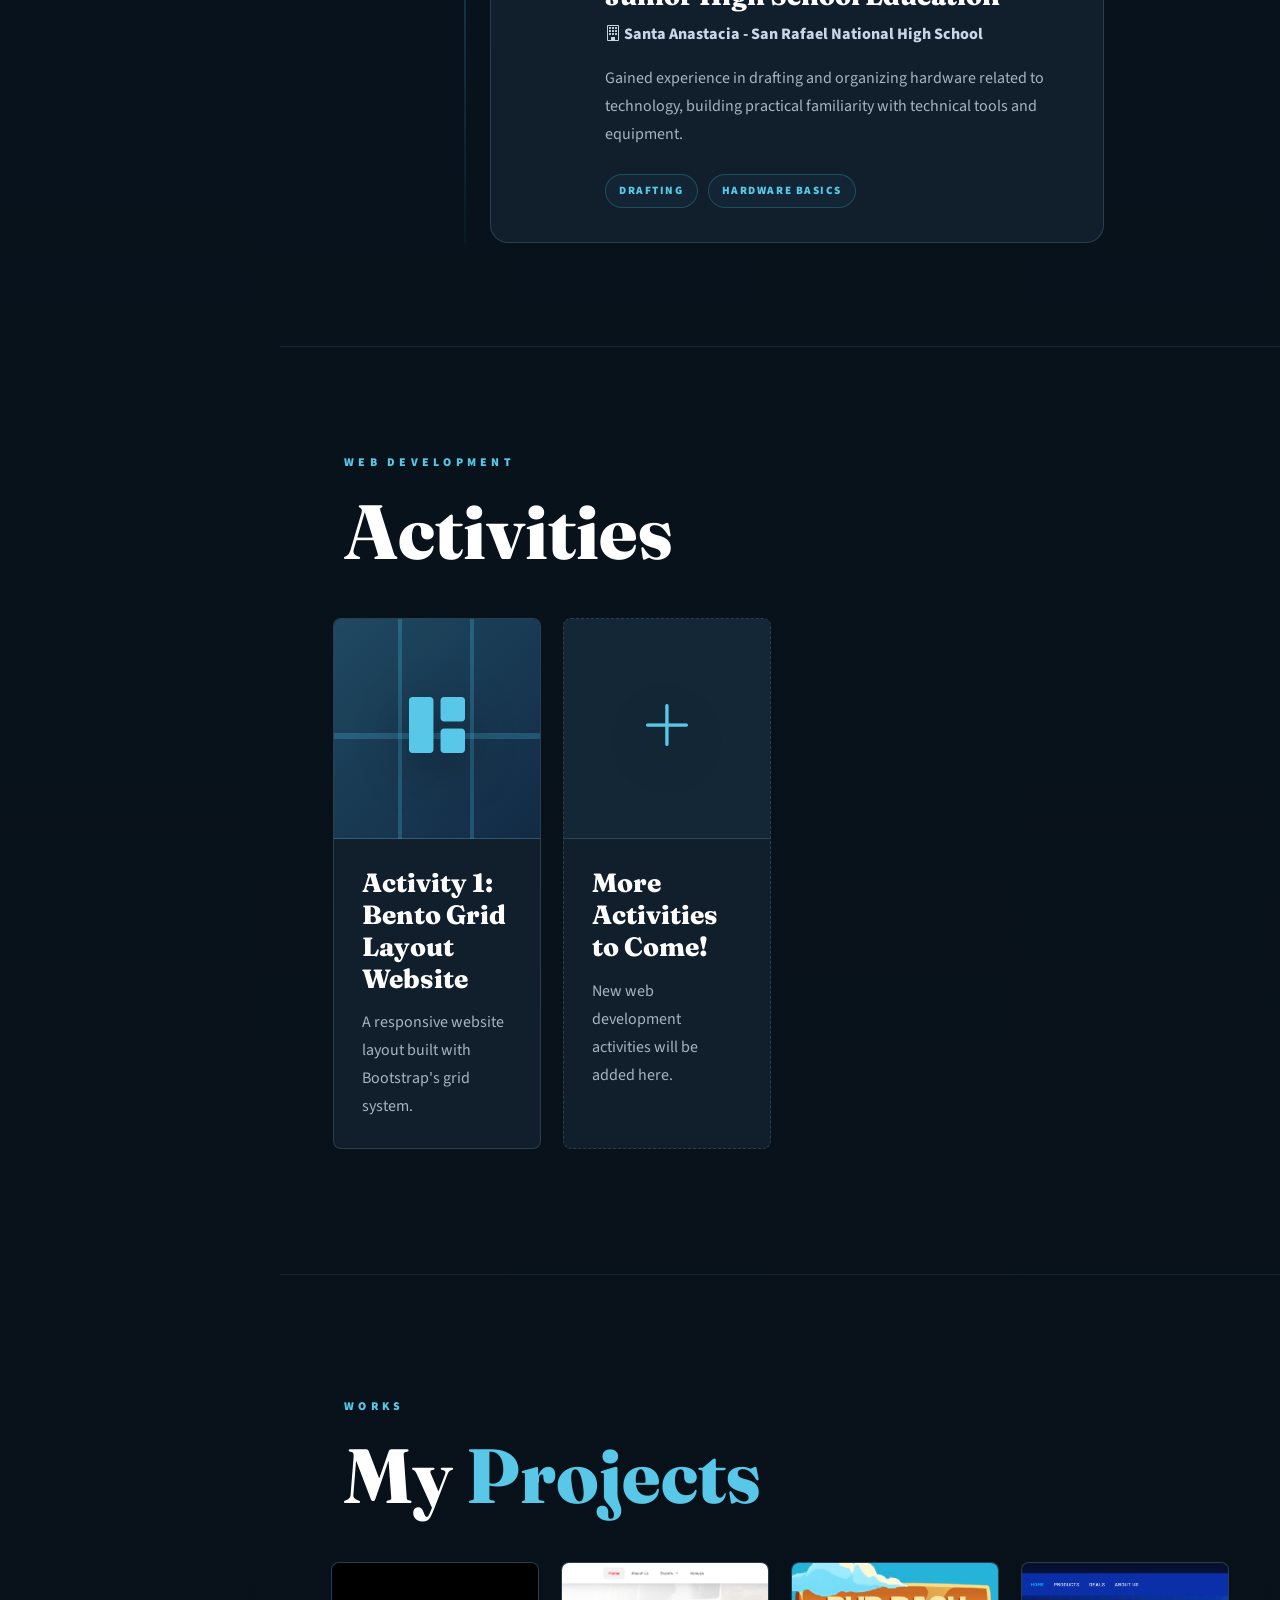
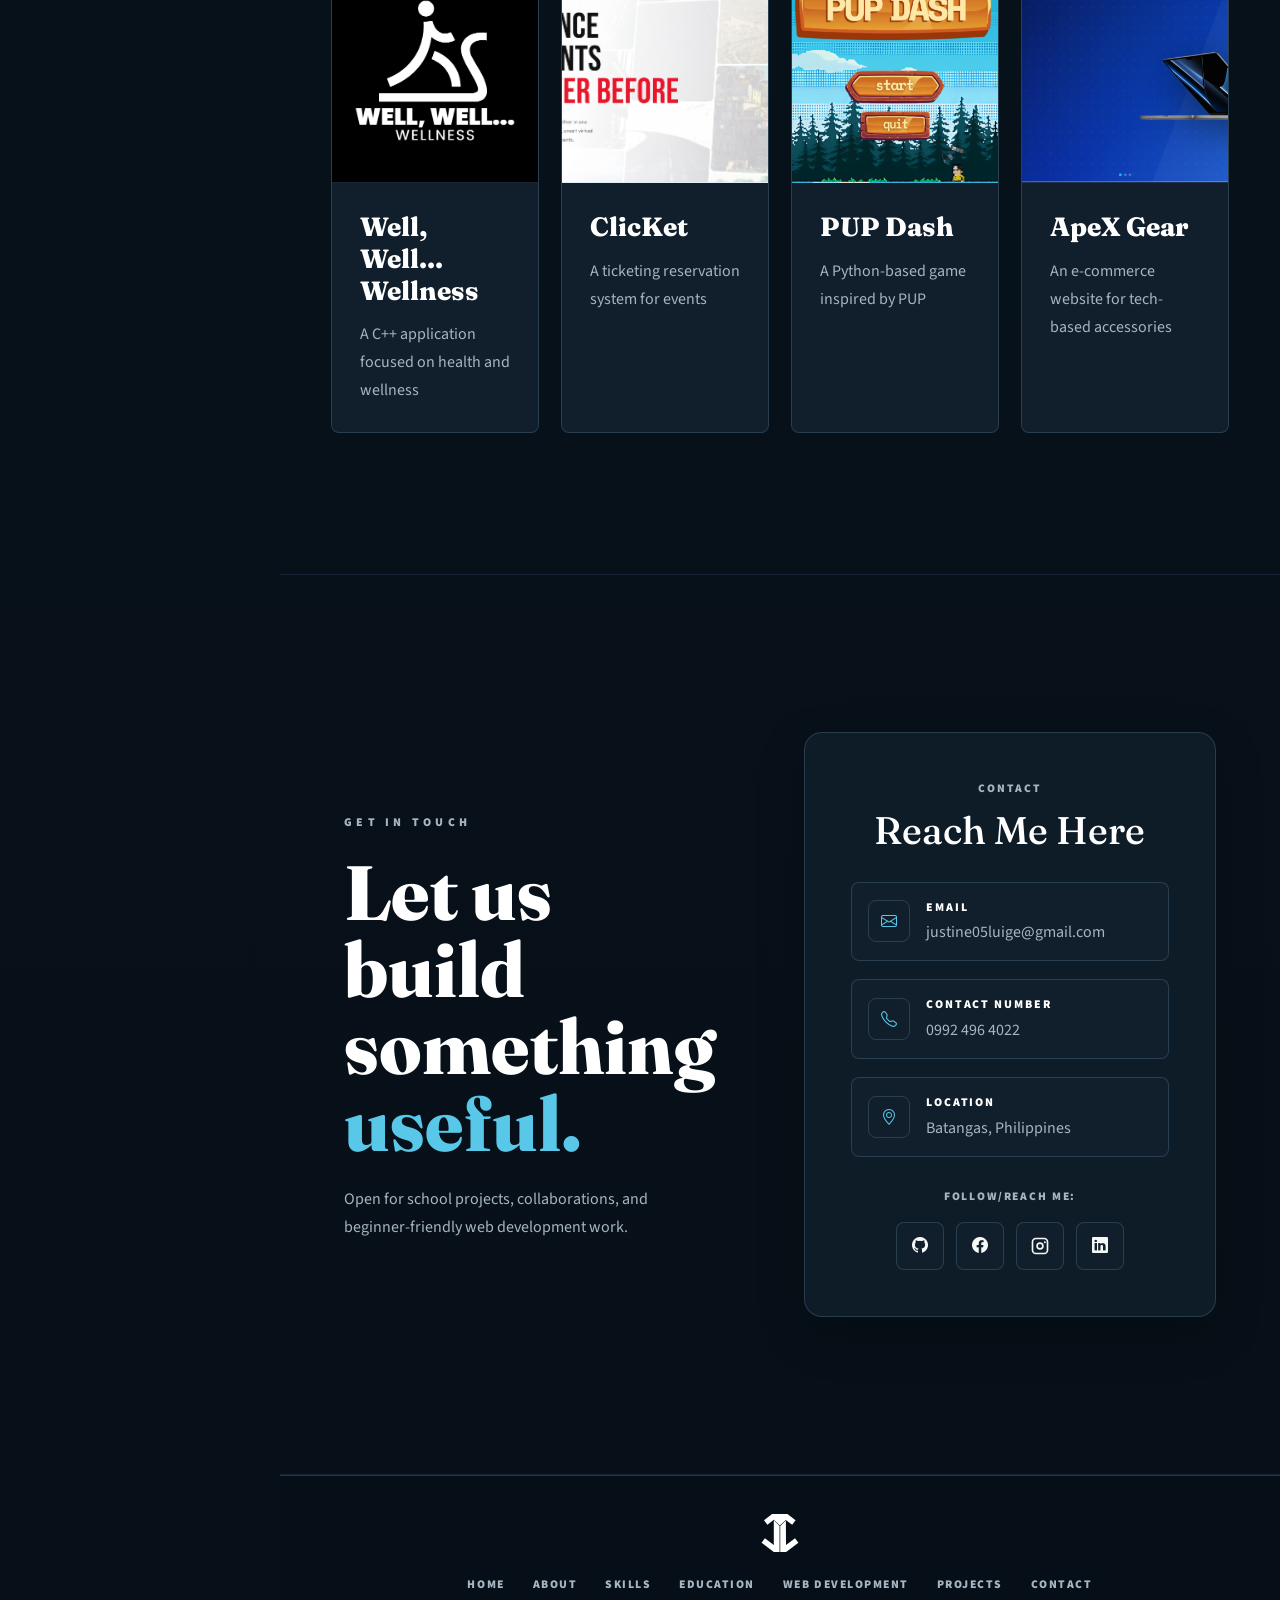
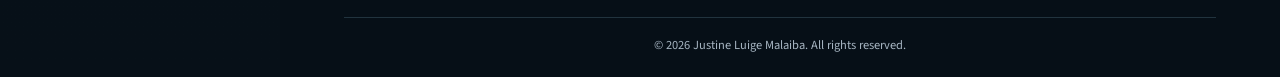
==== commit 0749a3bb: "fix smth" ====
--- a/index.html
+++ b/index.html
@@ -258,7 +258,7 @@
               </article>
               <article class="project-card project-card-placeholder" aria-label="More activities to come">
                 <div class="project-banner placeholder-banner" aria-hidden="true"><i class="bi bi-plus-lg"></i></div>
-                <div class="project-body"><h3>More Activities to Come</h3><p>New web development activities will be added here.</p></div>
+                <div class="project-body"><h3>More Activities to Come!</h3><p>New web development activities will be added here.</p></div>
               </article>
             </div>
           </div>
@@ -276,9 +276,9 @@
 
           <div class="project-carousel" data-animate>
             <div class="project-track" tabindex="0" aria-label="Project carousel">
-              <article class="project-card" tabindex="0" role="button" data-title="Well, Well, Wellness" data-code="https://github.com/jluigemalaiba/Well-Well-Wellness...-App-" data-banner="wellness" data-description="A C++ health and wellness application designed to support a balanced lifestyle through accessible wellness-focused features.">
+              <article class="project-card" tabindex="0" role="button" data-title="Well, Well... Wellness" data-code="https://github.com/jluigemalaiba/Well-Well-Wellness...-App-" data-banner="wellness" data-description="A C++ health and wellness application designed to support a balanced lifestyle through accessible wellness-focused features.">
                 <div class="project-banner wellness" aria-hidden="true"></div>
-                <div class="project-body"><h3>Well, Well, Wellness</h3><p>A C++ application focused on health and wellness</p></div>
+                <div class="project-body"><h3>Well, Well... Wellness</h3><p>A C++ application focused on health and wellness</p></div>
               </article>
               <article class="project-card" tabindex="0" role="button" data-title="ClicKet" data-code="https://github.com/jluigemalaiba/ClicKet" data-banner="clicket" data-description="A ticketing reservation system for events, designed to make event discovery, reservations, and ticket access easier for users.">
                 <div class="project-banner clicket" aria-hidden="true"></div>
@@ -294,7 +294,7 @@
               </article>
               <article class="project-card project-card-placeholder" aria-label="More projects to come">
                 <div class="project-banner placeholder-banner" aria-hidden="true"><i class="bi bi-plus-lg"></i></div>
-                <div class="project-body"><h3>More Projects to Come</h3><p>New projects will be added here.</p></div>
+                <div class="project-body"><h3>More Projects to Come!</h3><p>New projects will be added here.</p></div>
               </article>
             </div>
           </div>
--- a/css/style.css
+++ b/css/style.css
@@ -1768,7 +1768,7 @@
 .project-banner.wellness,
 .project-modal-banner.wellness {
   background: linear-gradient(135deg, #d6efe5, #8ec9b4 55%, #4e8d73);
-  background-image: url('../assets/wellness-banner.png');
+  background-image: url('../assets/well-banner.png');
   background-size: cover;
   background-position: center;
   color: #175747;
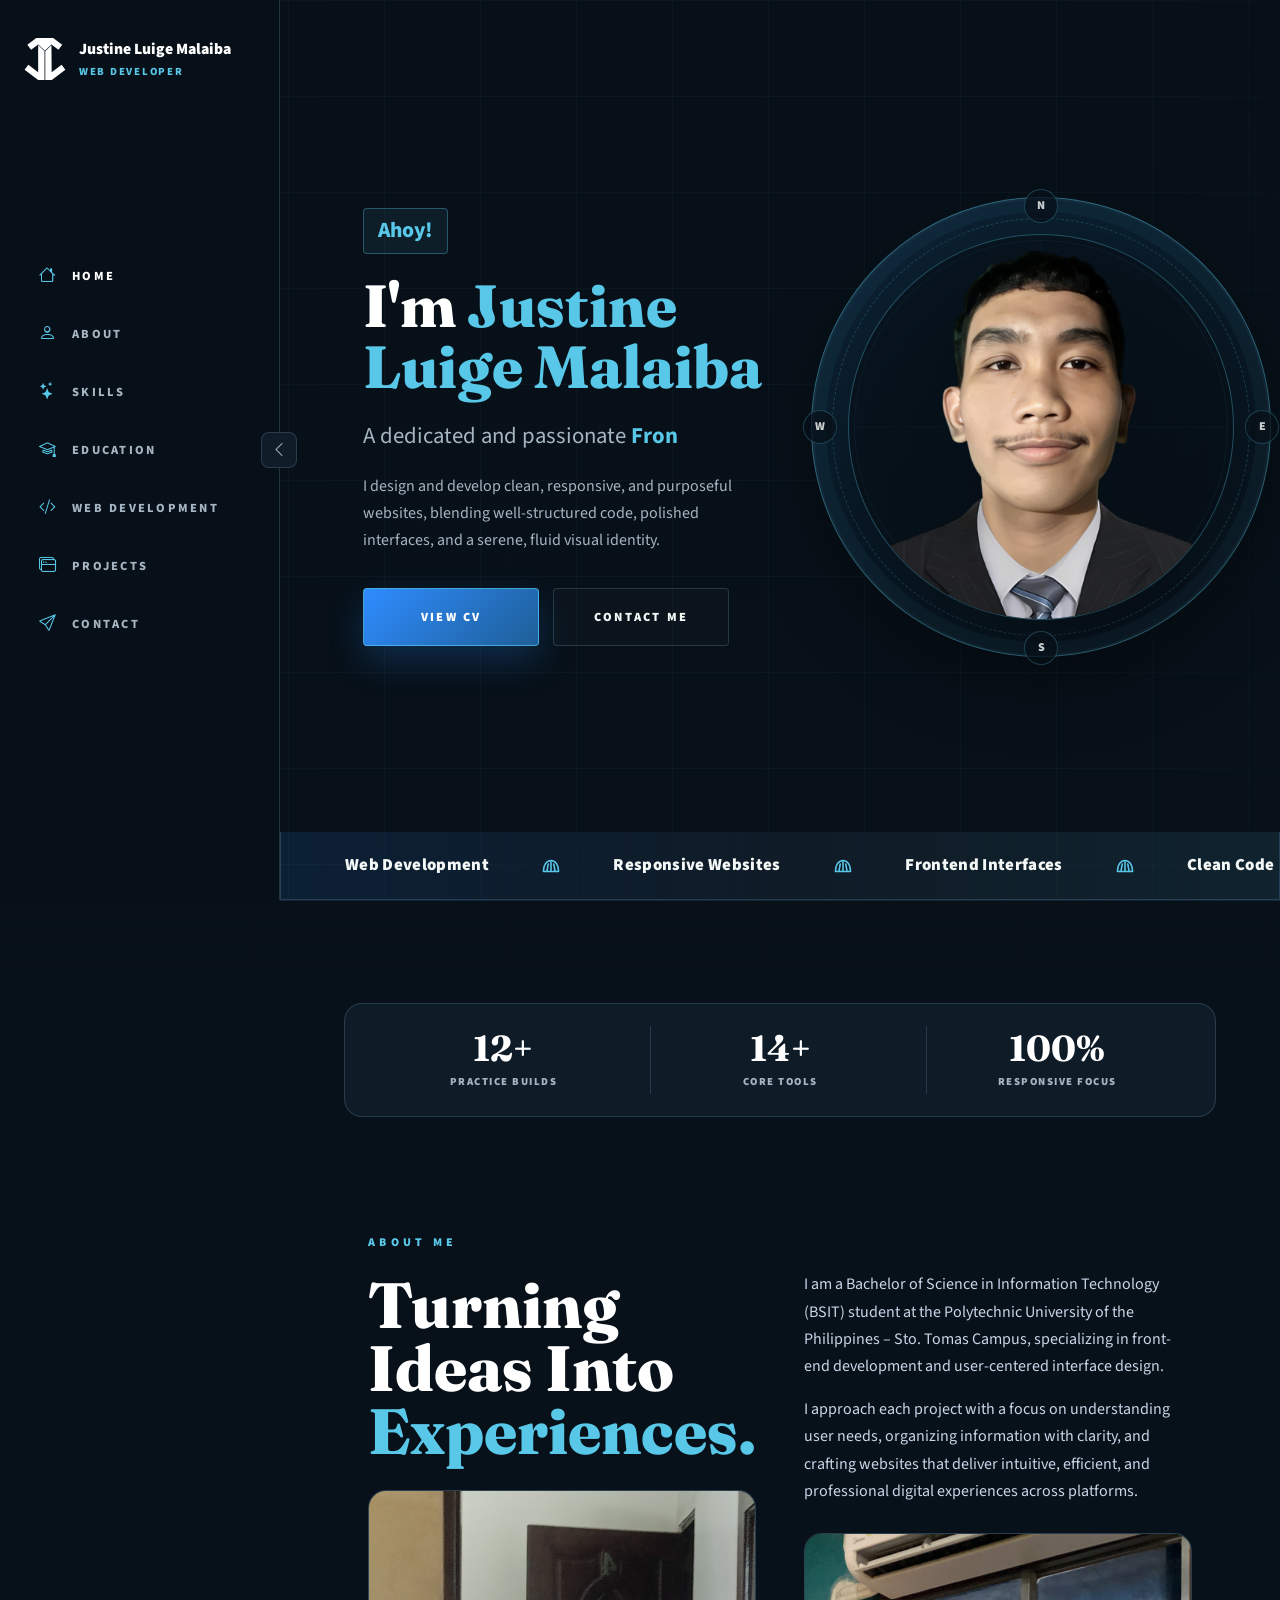
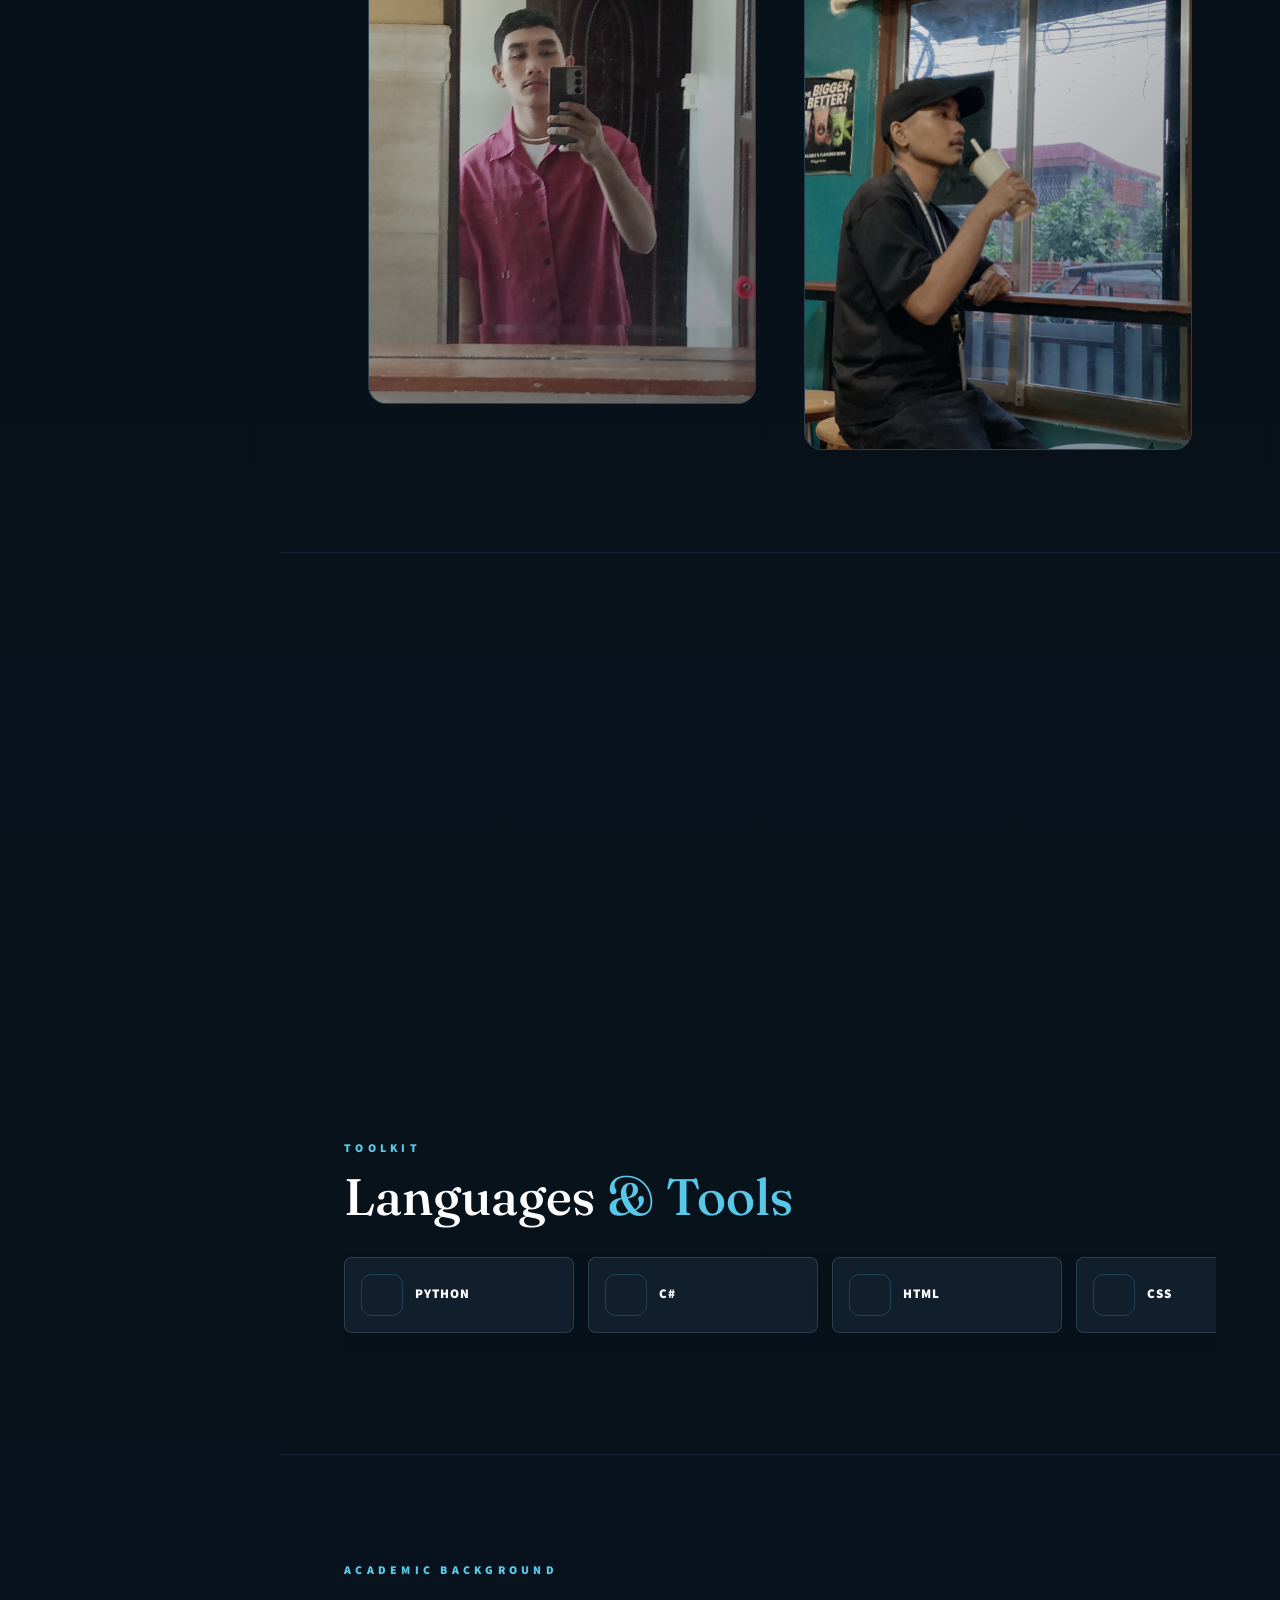
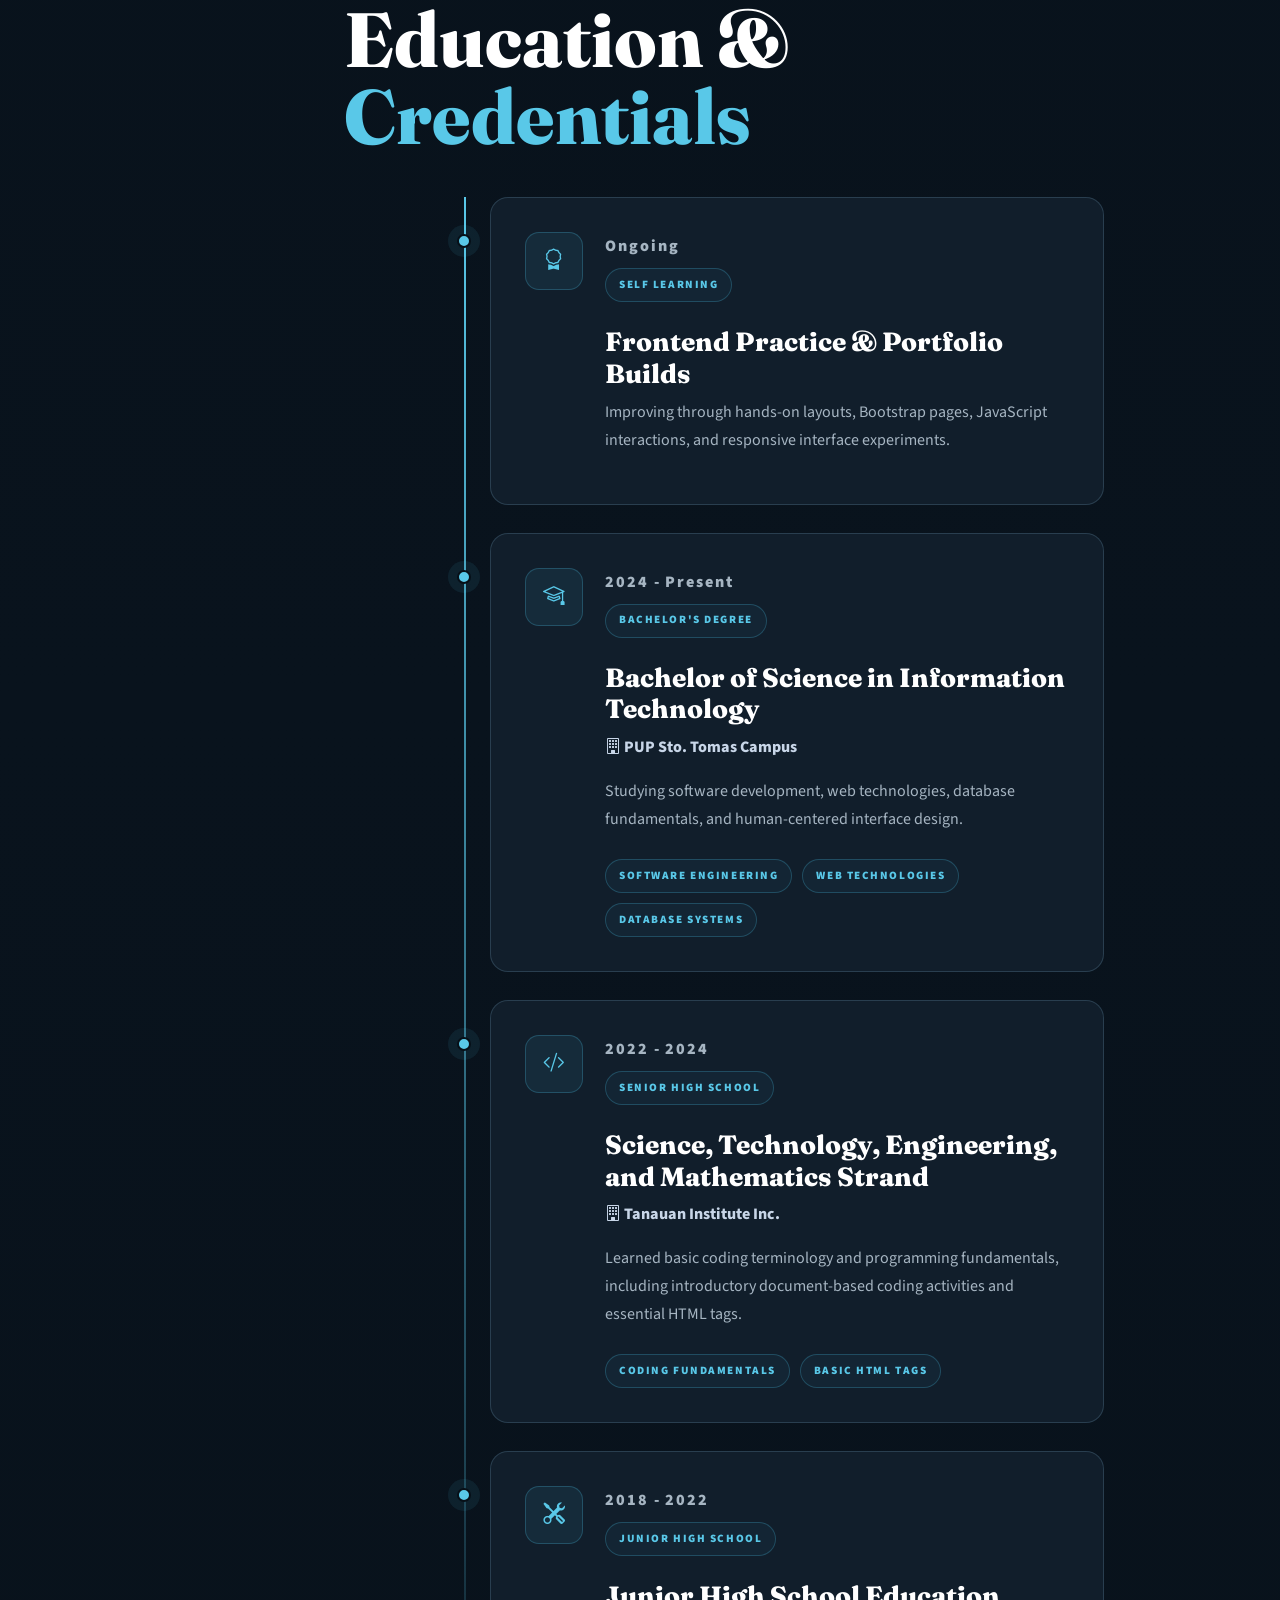
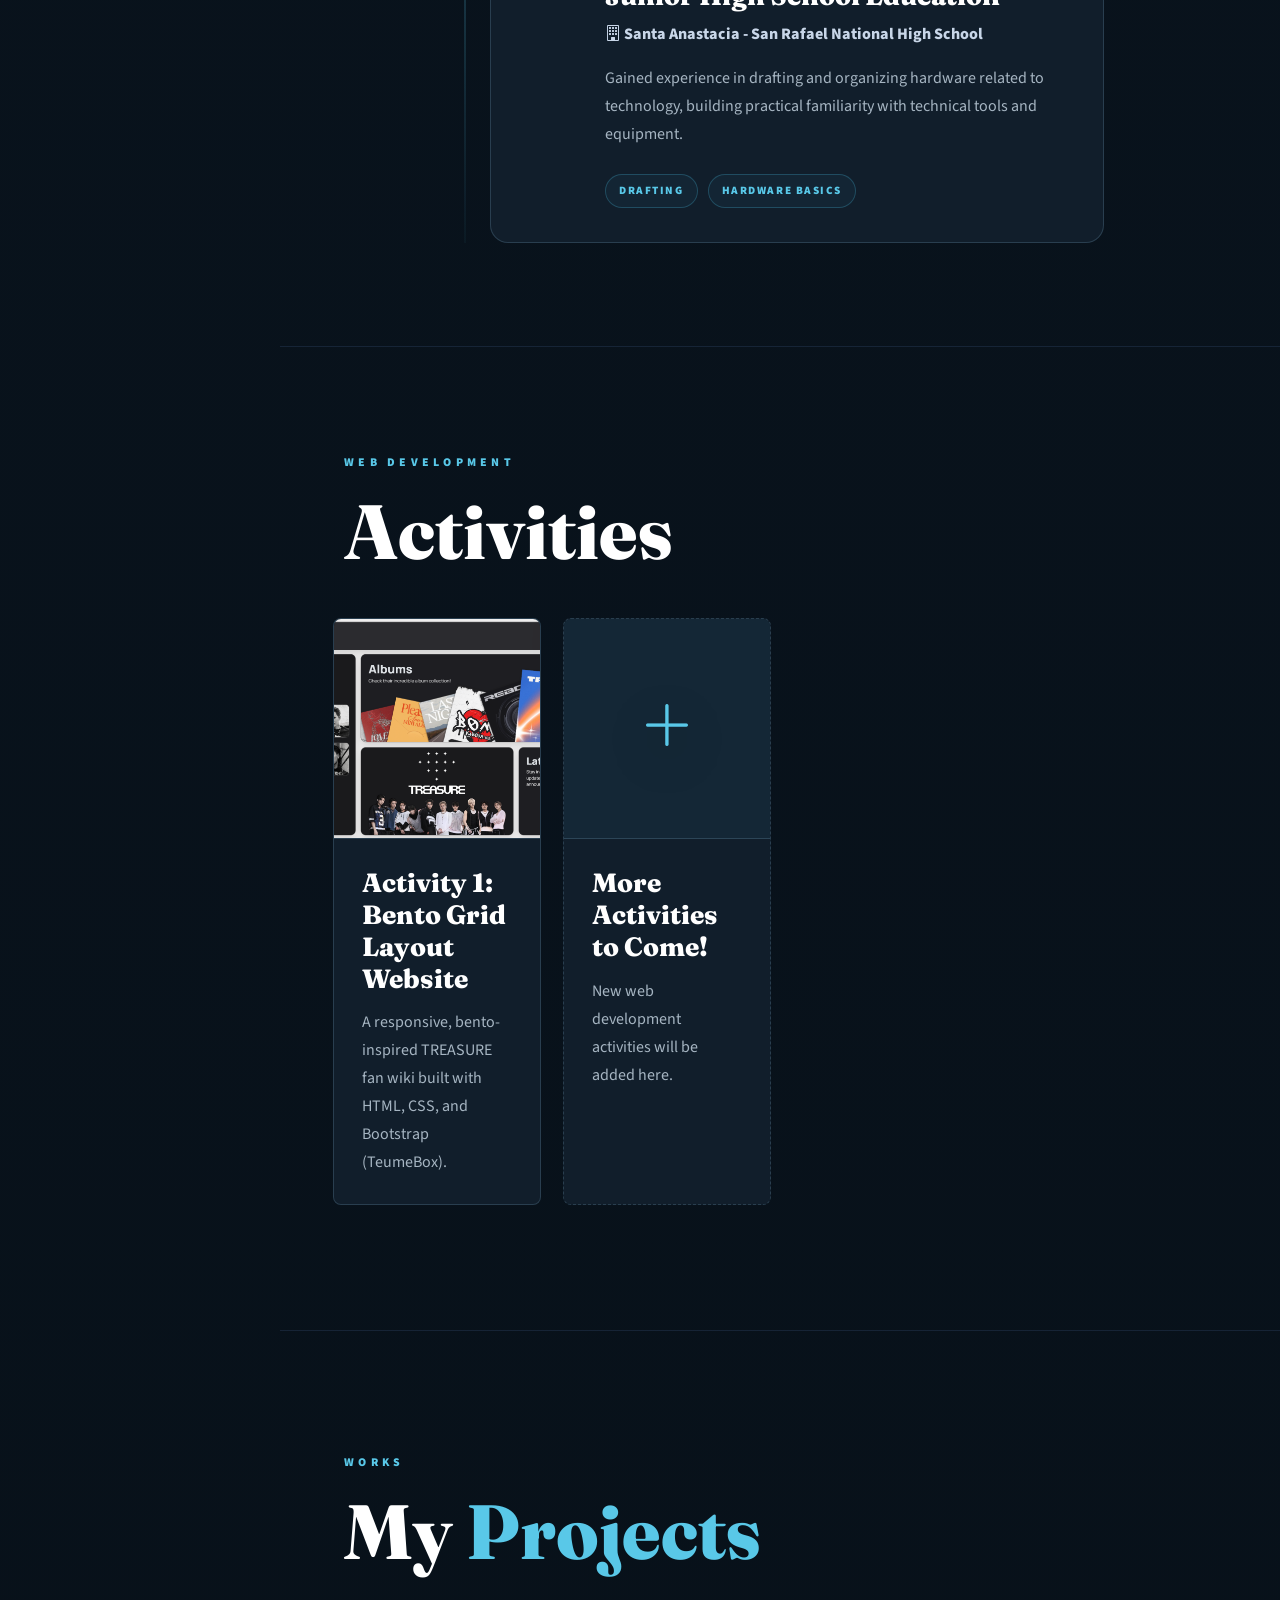
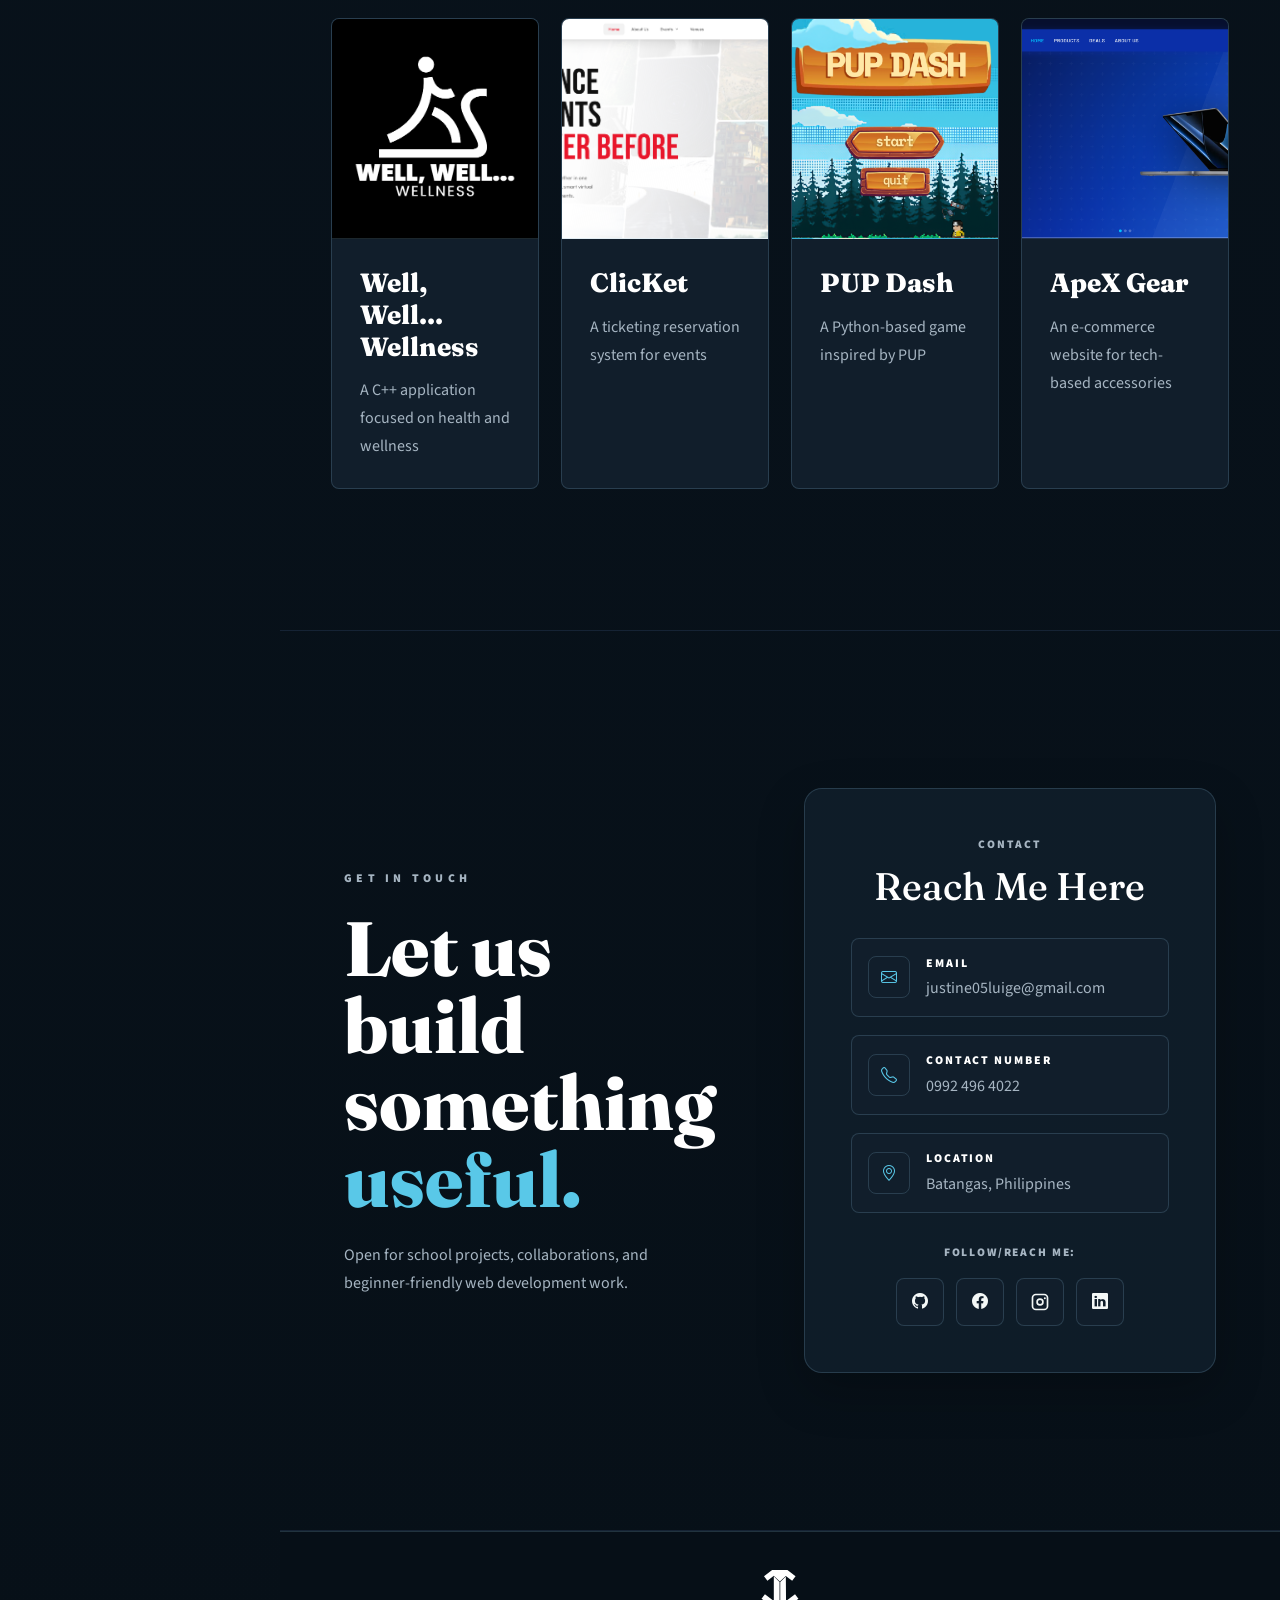
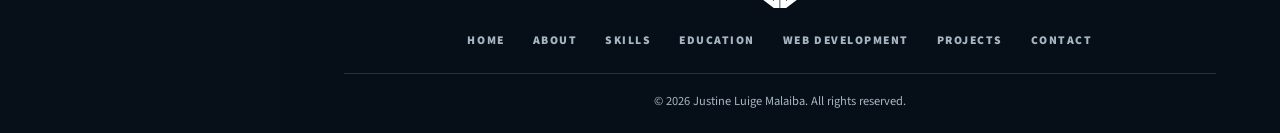
==== commit 06ad4a73: "add activity 1" ====
--- a/index.html
+++ b/index.html
@@ -252,9 +252,9 @@
 
           <div class="project-carousel webdev-carousel" data-animate>
             <div class="project-track" tabindex="0" aria-label="Web development activities">
-              <article class="project-card activity-card" tabindex="0" role="button" data-title="Activity 1: Bento Grid Layout Website" data-code="#" data-cta="View Activity" data-banner="bento-grid" data-description="A responsive website layout built with Bootstrap's grid system.">
-                <div class="project-banner bento-grid" aria-hidden="true"><i class="bi bi-grid-1x2-fill"></i></div>
-                <div class="project-body"><h3>Activity 1: Bento Grid Layout Website</h3><p>A responsive website layout built with Bootstrap's grid system.</p></div>
+              <article class="project-card activity-card" tabindex="0" role="button" data-title="Activity 1: Bento Grid Layout Website" data-code="https://jluigemalaiba.github.io/jlam-activities/ACT001/" data-cta="View Activity" data-banner="teume" data-description="TeumeBox is a fan-made wiki website for TREASURE, built with HTML, CSS, and Bootstrap. It uses a responsive, bento-inspired layout to showcase the group and their information in an organized, visually engaging way.">
+                <div class="project-banner teume" aria-hidden="true"></div>
+                <div class="project-body"><h3>Activity 1: Bento Grid Layout Website</h3><p>A responsive, bento-inspired TREASURE fan wiki built with HTML, CSS, and Bootstrap (TeumeBox).</p></div>
               </article>
               <article class="project-card project-card-placeholder" aria-label="More activities to come">
                 <div class="project-banner placeholder-banner" aria-hidden="true"><i class="bi bi-plus-lg"></i></div>
--- a/css/style.css
+++ b/css/style.css
@@ -1765,6 +1765,11 @@
   background: rgba(85, 212, 255, 0.05);
 }
 
+.project-banner.teume,
+.project-modal-banner.teume {
+  background: url('../assets/teume-banner.png') center / cover no-repeat;
+}
+
 .project-banner.wellness,
 .project-modal-banner.wellness {
   background: linear-gradient(135deg, #d6efe5, #8ec9b4 55%, #4e8d73);
@@ -2352,7 +2357,14 @@
   }
 
   .project-carousel {
-    padding: 0 18px;
+    /* Keep cards and their scrollbar aligned with the section heading on touch layouts. */
+    --carousel-inset: clamp(18px, 5vw, 82px);
+    padding: 0 var(--carousel-inset);
+  }
+
+  .project-track {
+    padding: 6px 0 22px;
+    scroll-padding-inline: 0;
   }
 
   .carousel-control {
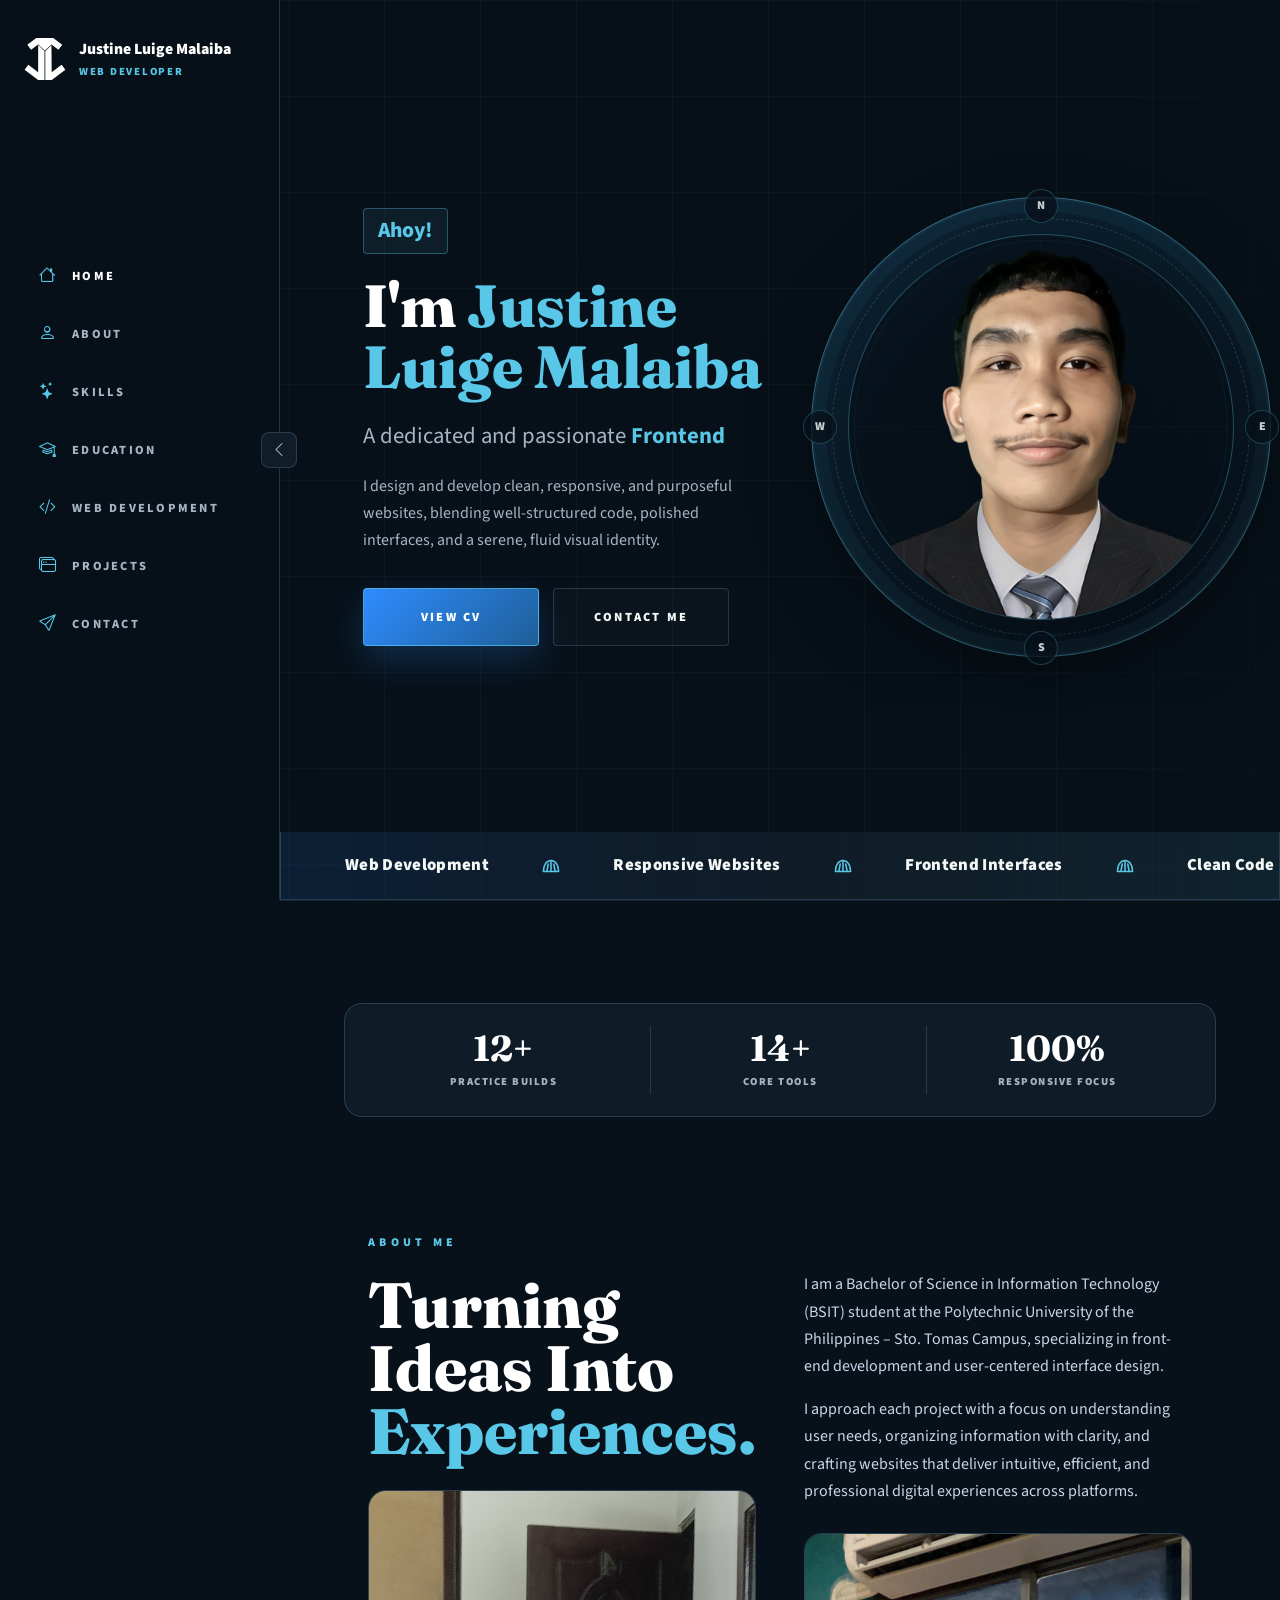
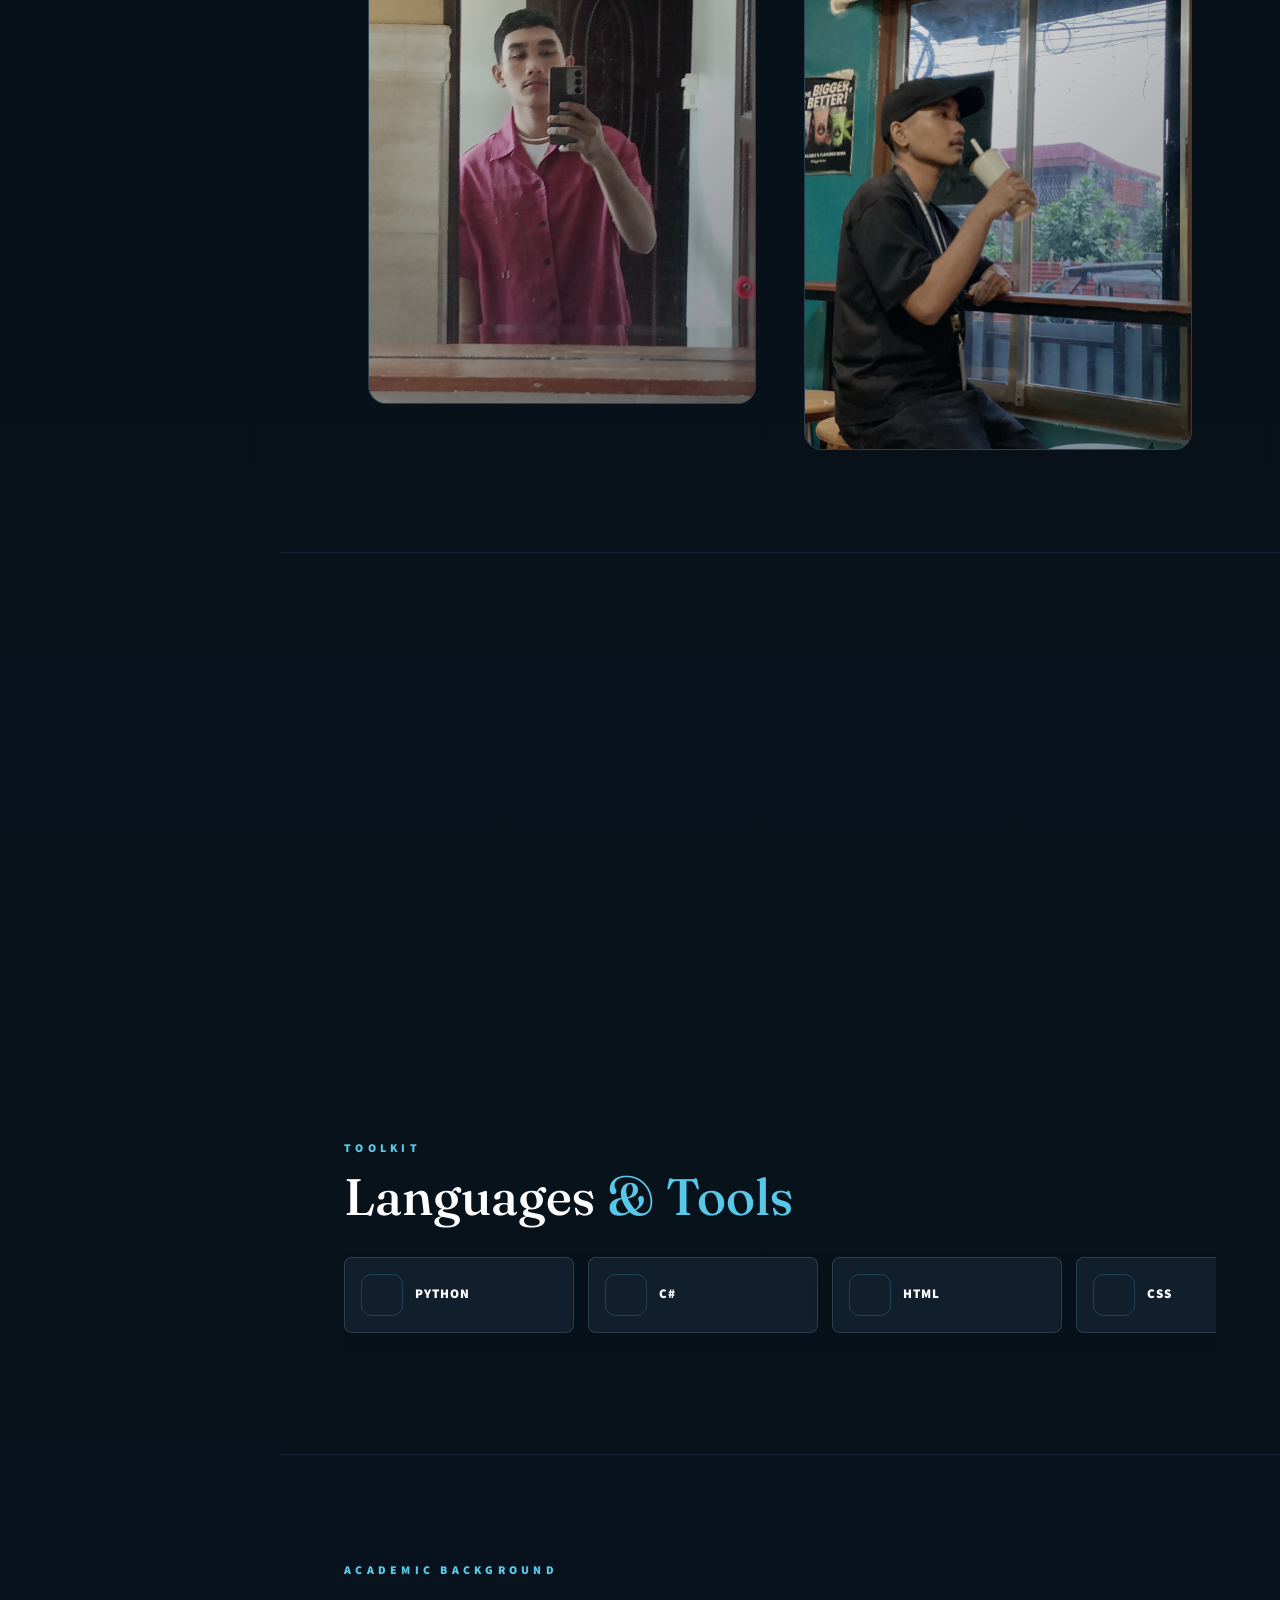
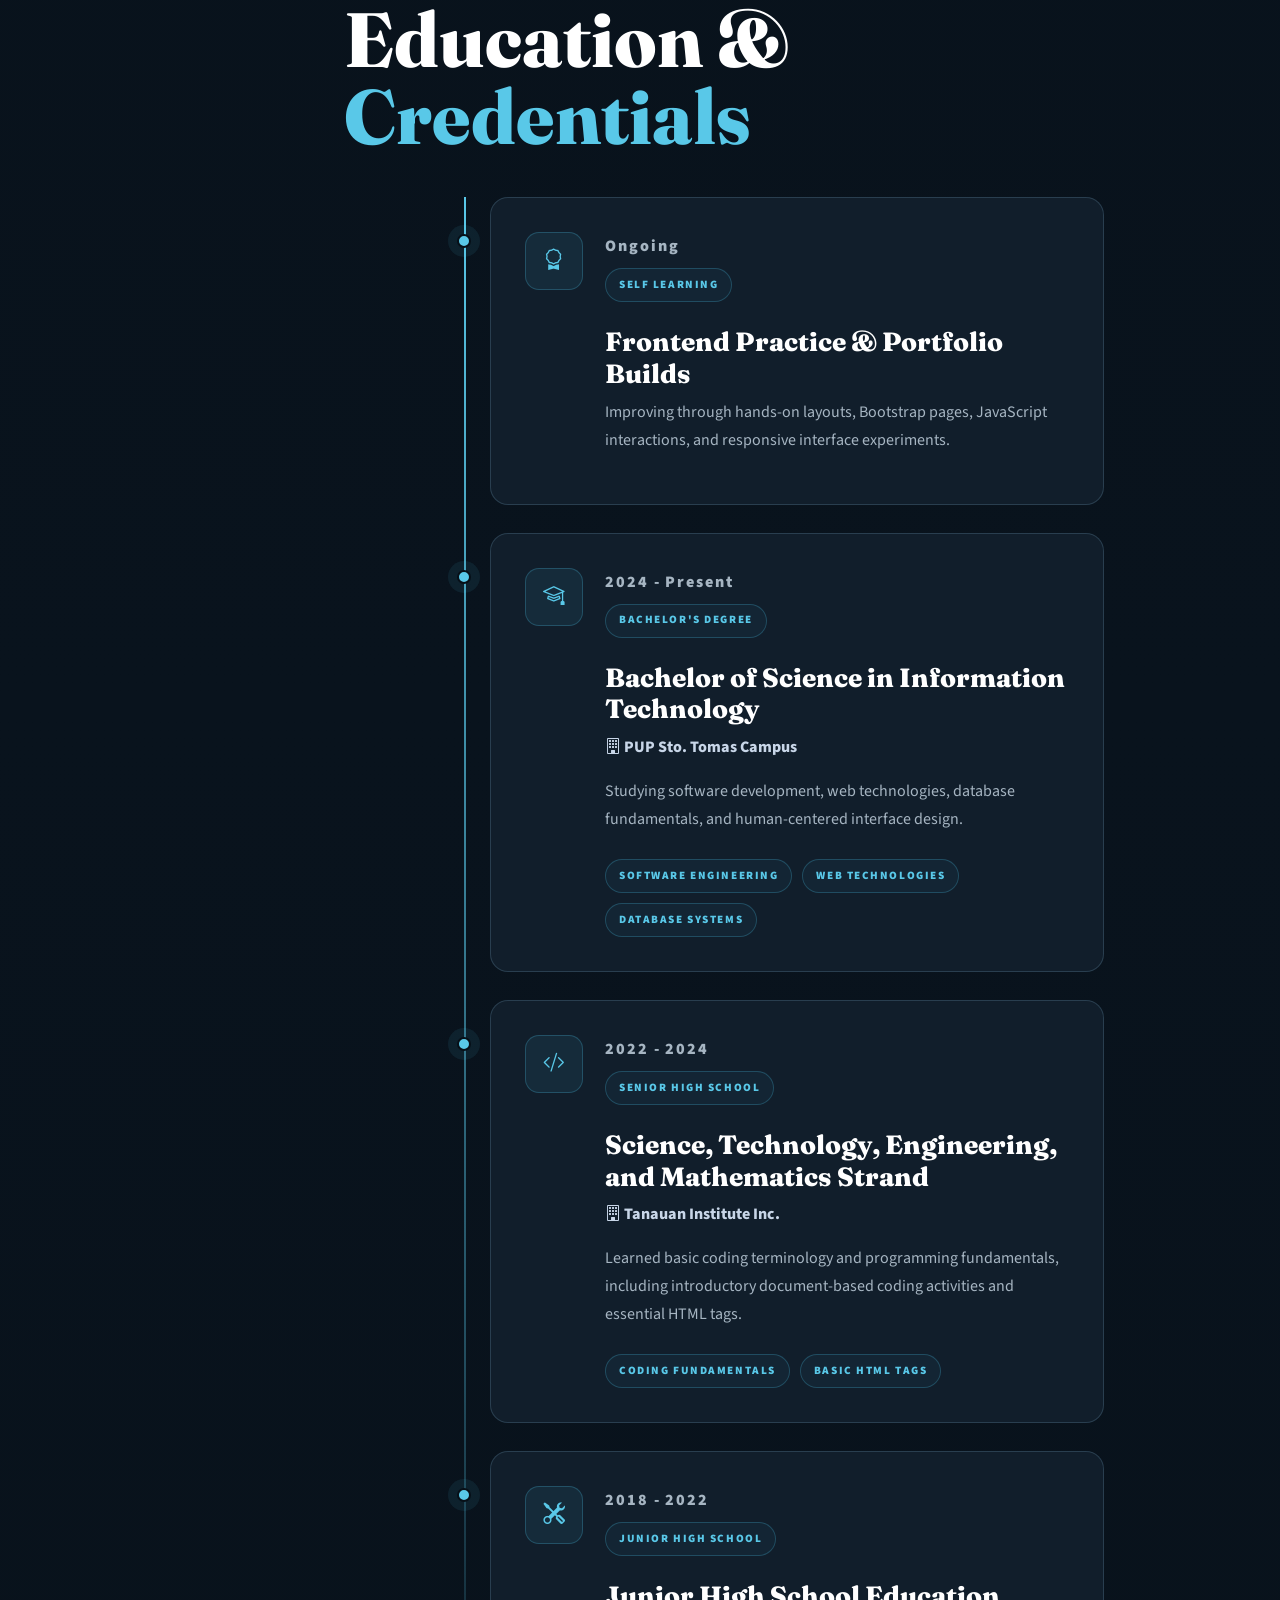
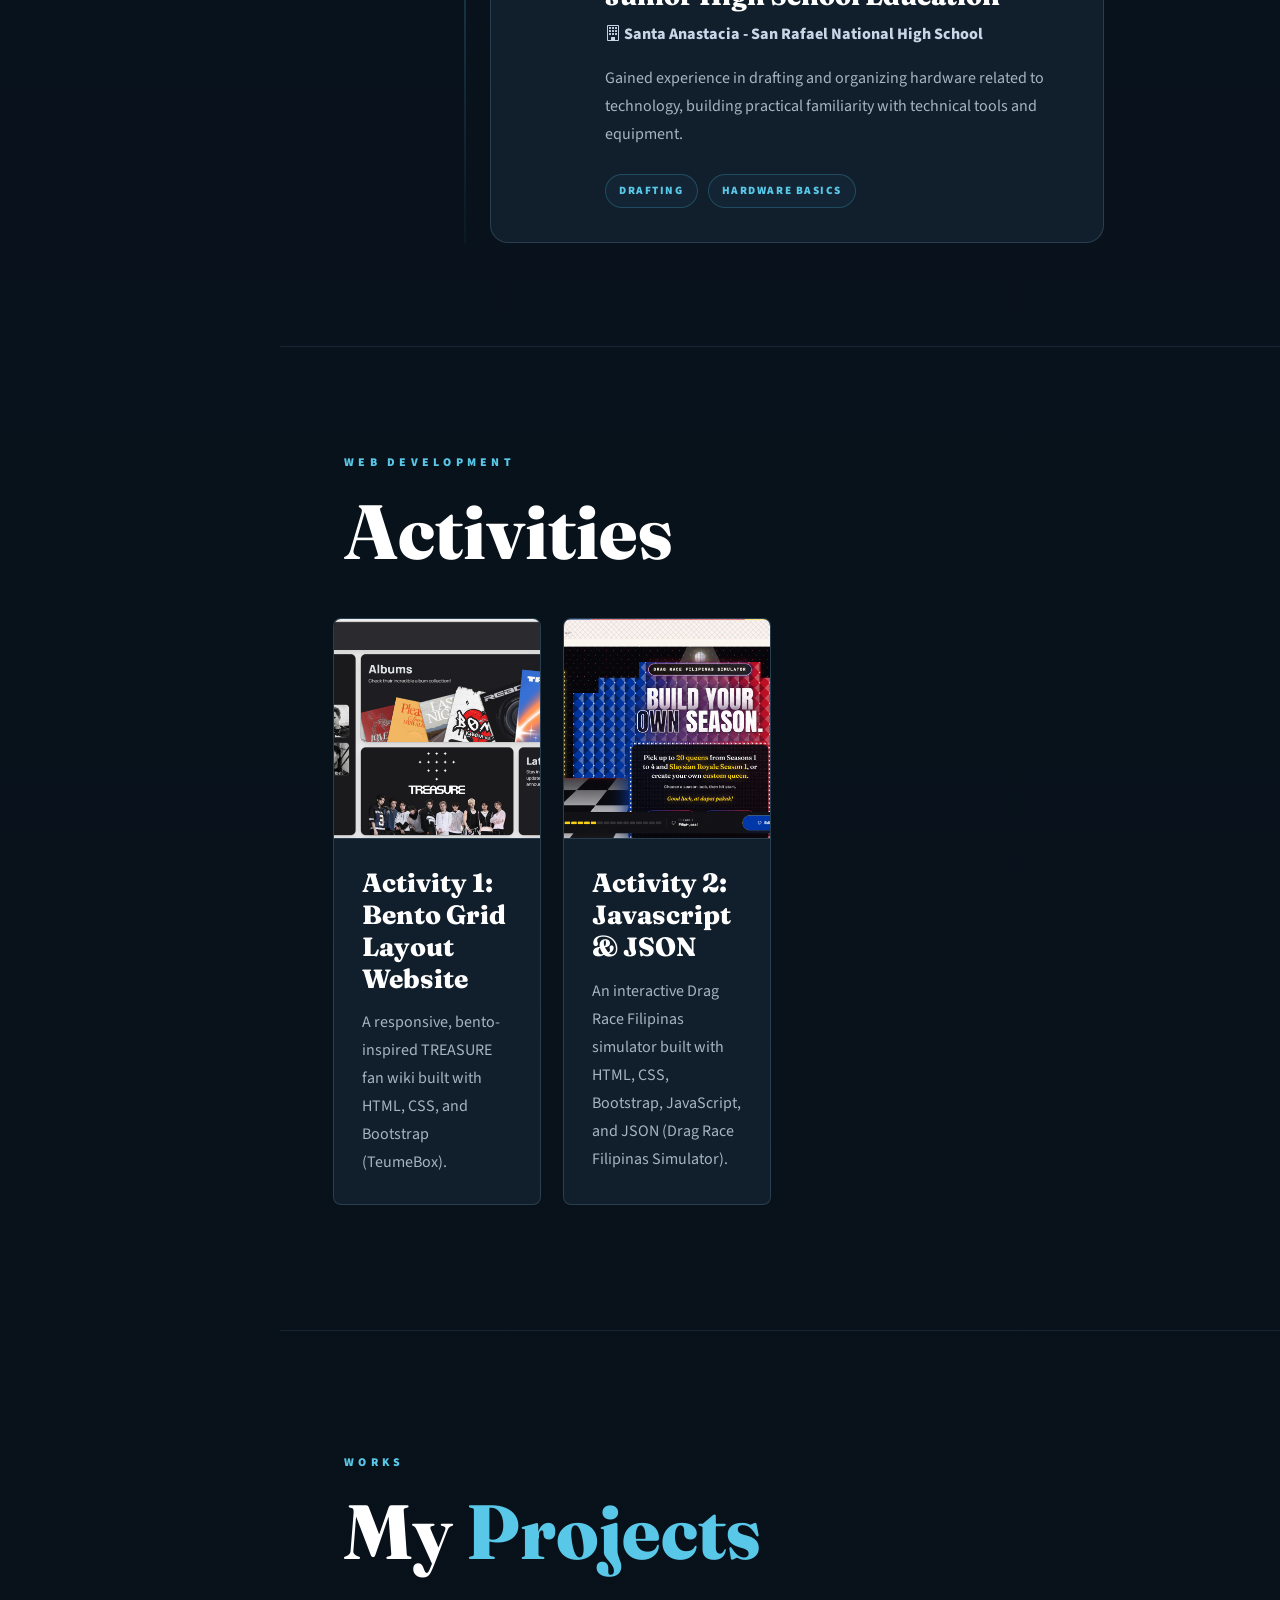
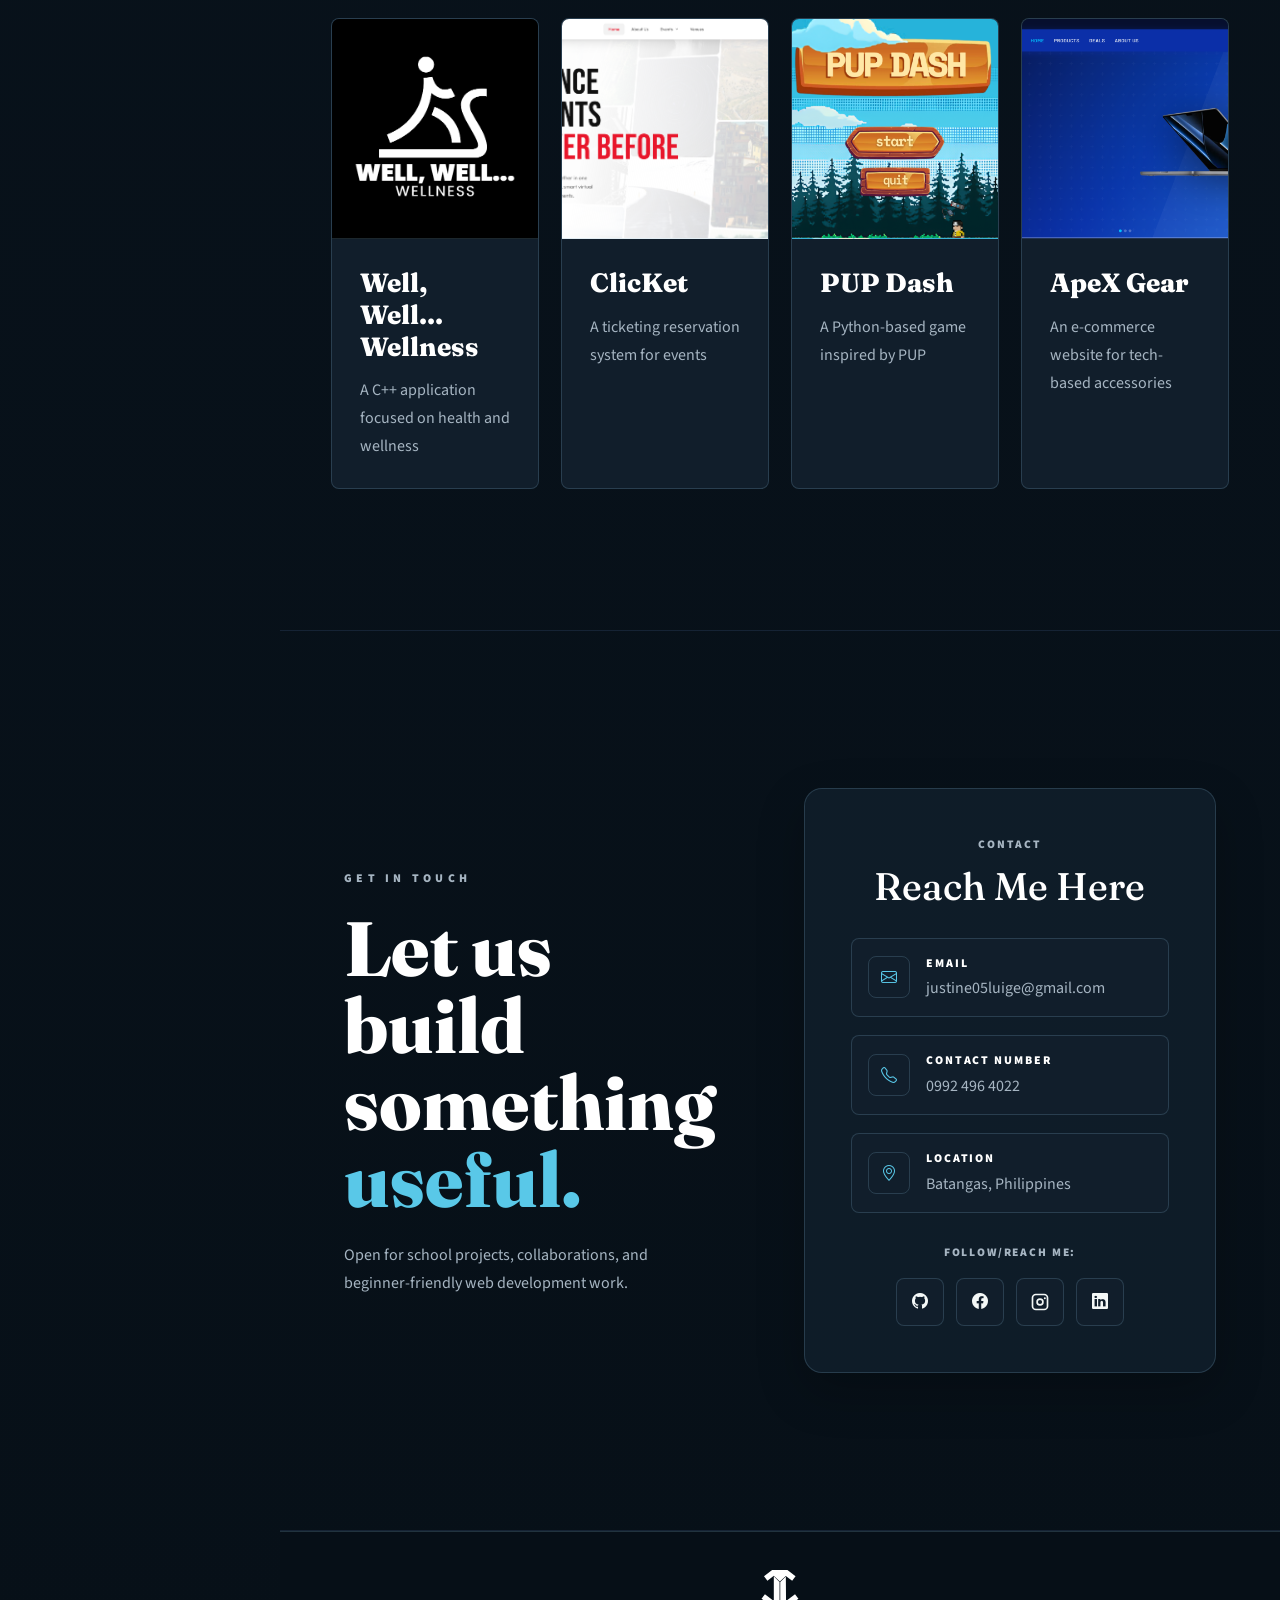
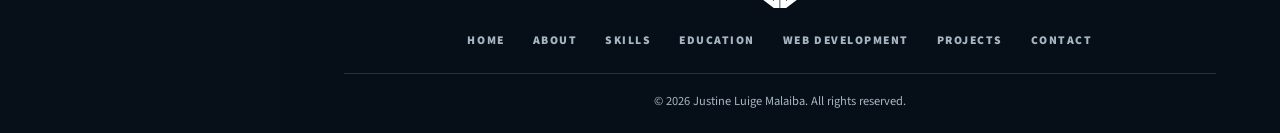
==== commit 8879202e: "add activity 2" ====
--- a/index.html
+++ b/index.html
@@ -256,9 +256,9 @@
                 <div class="project-banner teume" aria-hidden="true"></div>
                 <div class="project-body"><h3>Activity 1: Bento Grid Layout Website</h3><p>A responsive, bento-inspired TREASURE fan wiki built with HTML, CSS, and Bootstrap (TeumeBox).</p></div>
               </article>
-              <article class="project-card project-card-placeholder" aria-label="More activities to come">
-                <div class="project-banner placeholder-banner" aria-hidden="true"><i class="bi bi-plus-lg"></i></div>
-                <div class="project-body"><h3>More Activities to Come!</h3><p>New web development activities will be added here.</p></div>
+              <article class="project-card activity-card" tabindex="0" role="button" data-title="Activity 2: Javascript &amp; JSON" data-code="https://jluigemalaiba.github.io/jlam-activities/ACT002/" data-cta="View Activity" data-banner="drag-race-simulator" data-description="Drag Race Filipinas Simulator is a fan-made simulation website that allows users to simulate competitions featuring their favorite Filipino drag queens. Built with HTML, CSS, Bootstrap, JavaScript, and JSON, it offers an interactive and responsive experience where users can customize contestants, explore different themes, and simulate their own Drag Race seasons.">
+                <div class="project-banner drag-race-simulator" aria-hidden="true"></div>
+                <div class="project-body"><h3>Activity 2: Javascript &amp; JSON</h3><p>An interactive Drag Race Filipinas simulator built with HTML, CSS, Bootstrap, JavaScript, and JSON (Drag Race Filipinas Simulator).</p></div>
               </article>
             </div>
           </div>
--- a/css/style.css
+++ b/css/style.css
@@ -1770,6 +1770,11 @@
   background: url('../assets/teume-banner.png') center / cover no-repeat;
 }
 
+.project-banner.drag-race-simulator,
+.project-modal-banner.drag-race-simulator {
+  background: url('../assets/drag-race-filipinas-simulator-banner.png') center / cover no-repeat;
+}
+
 .project-banner.wellness,
 .project-modal-banner.wellness {
   background: linear-gradient(135deg, #d6efe5, #8ec9b4 55%, #4e8d73);
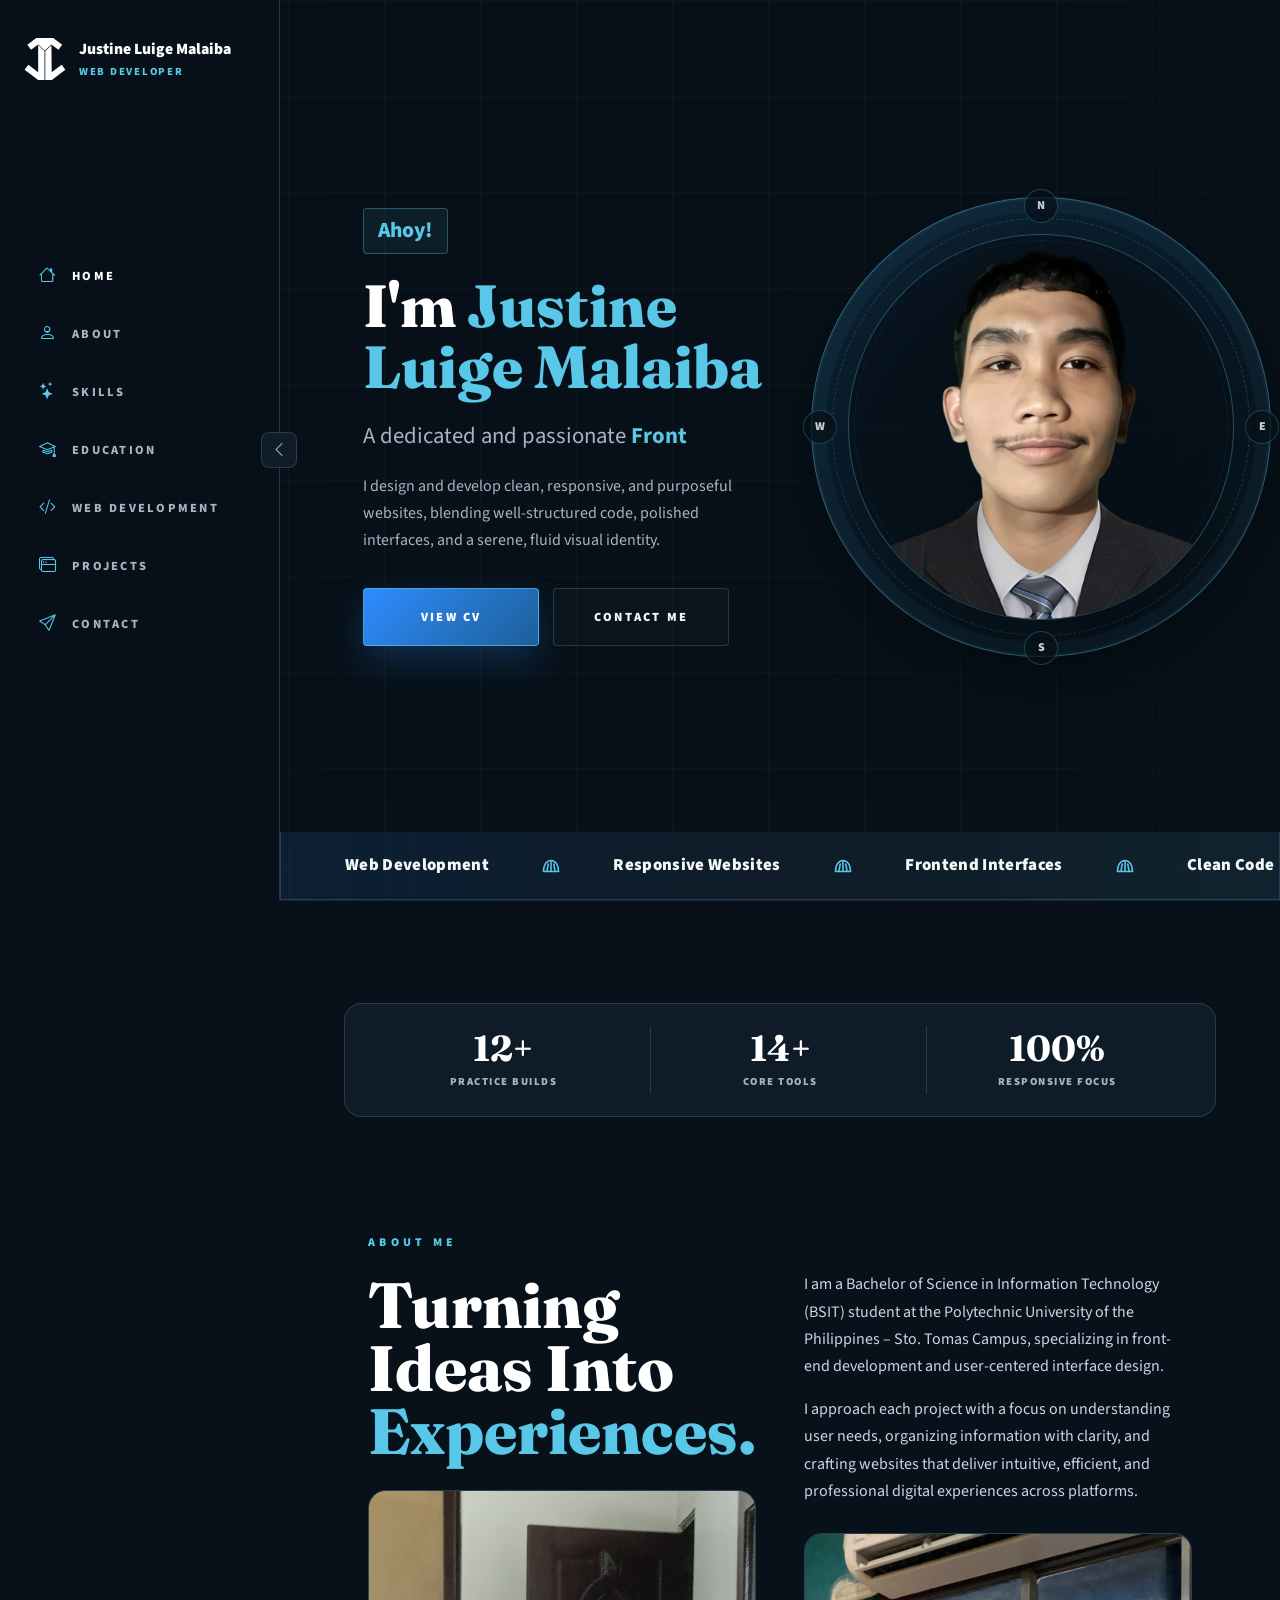
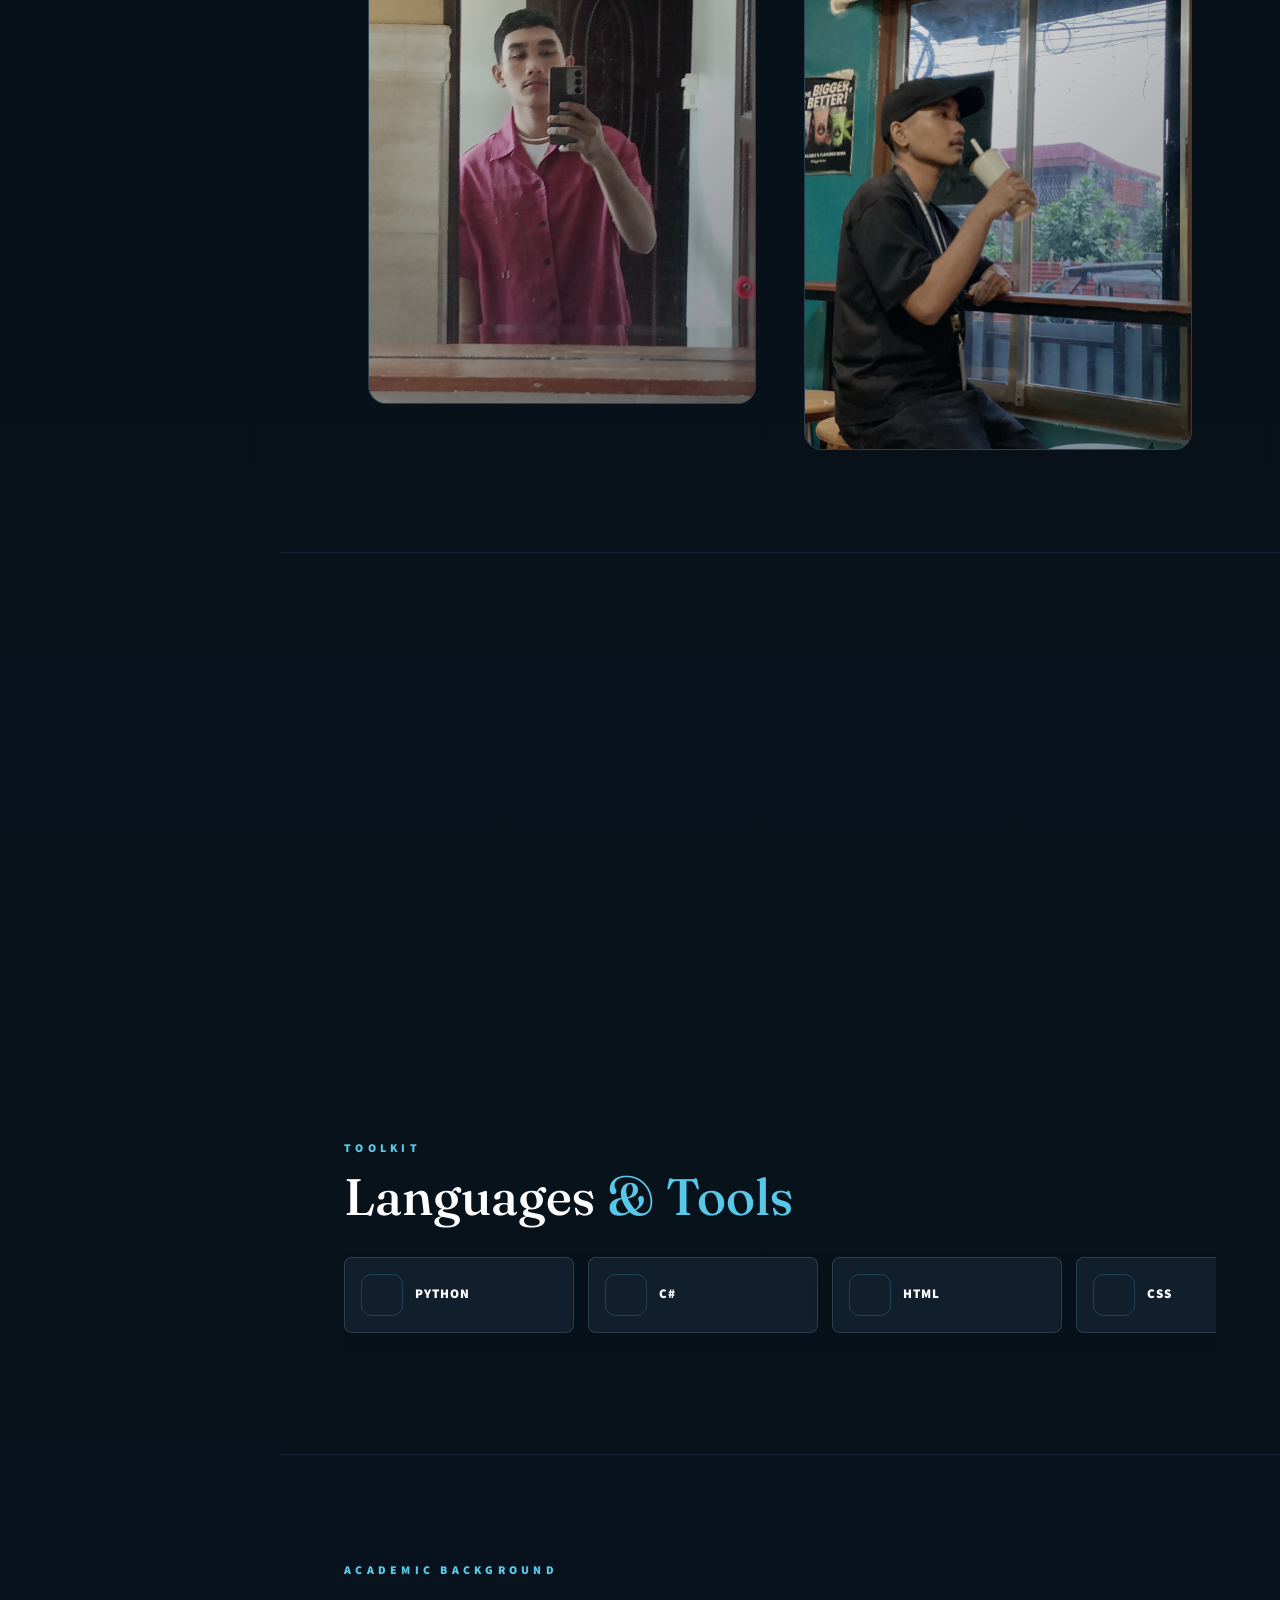
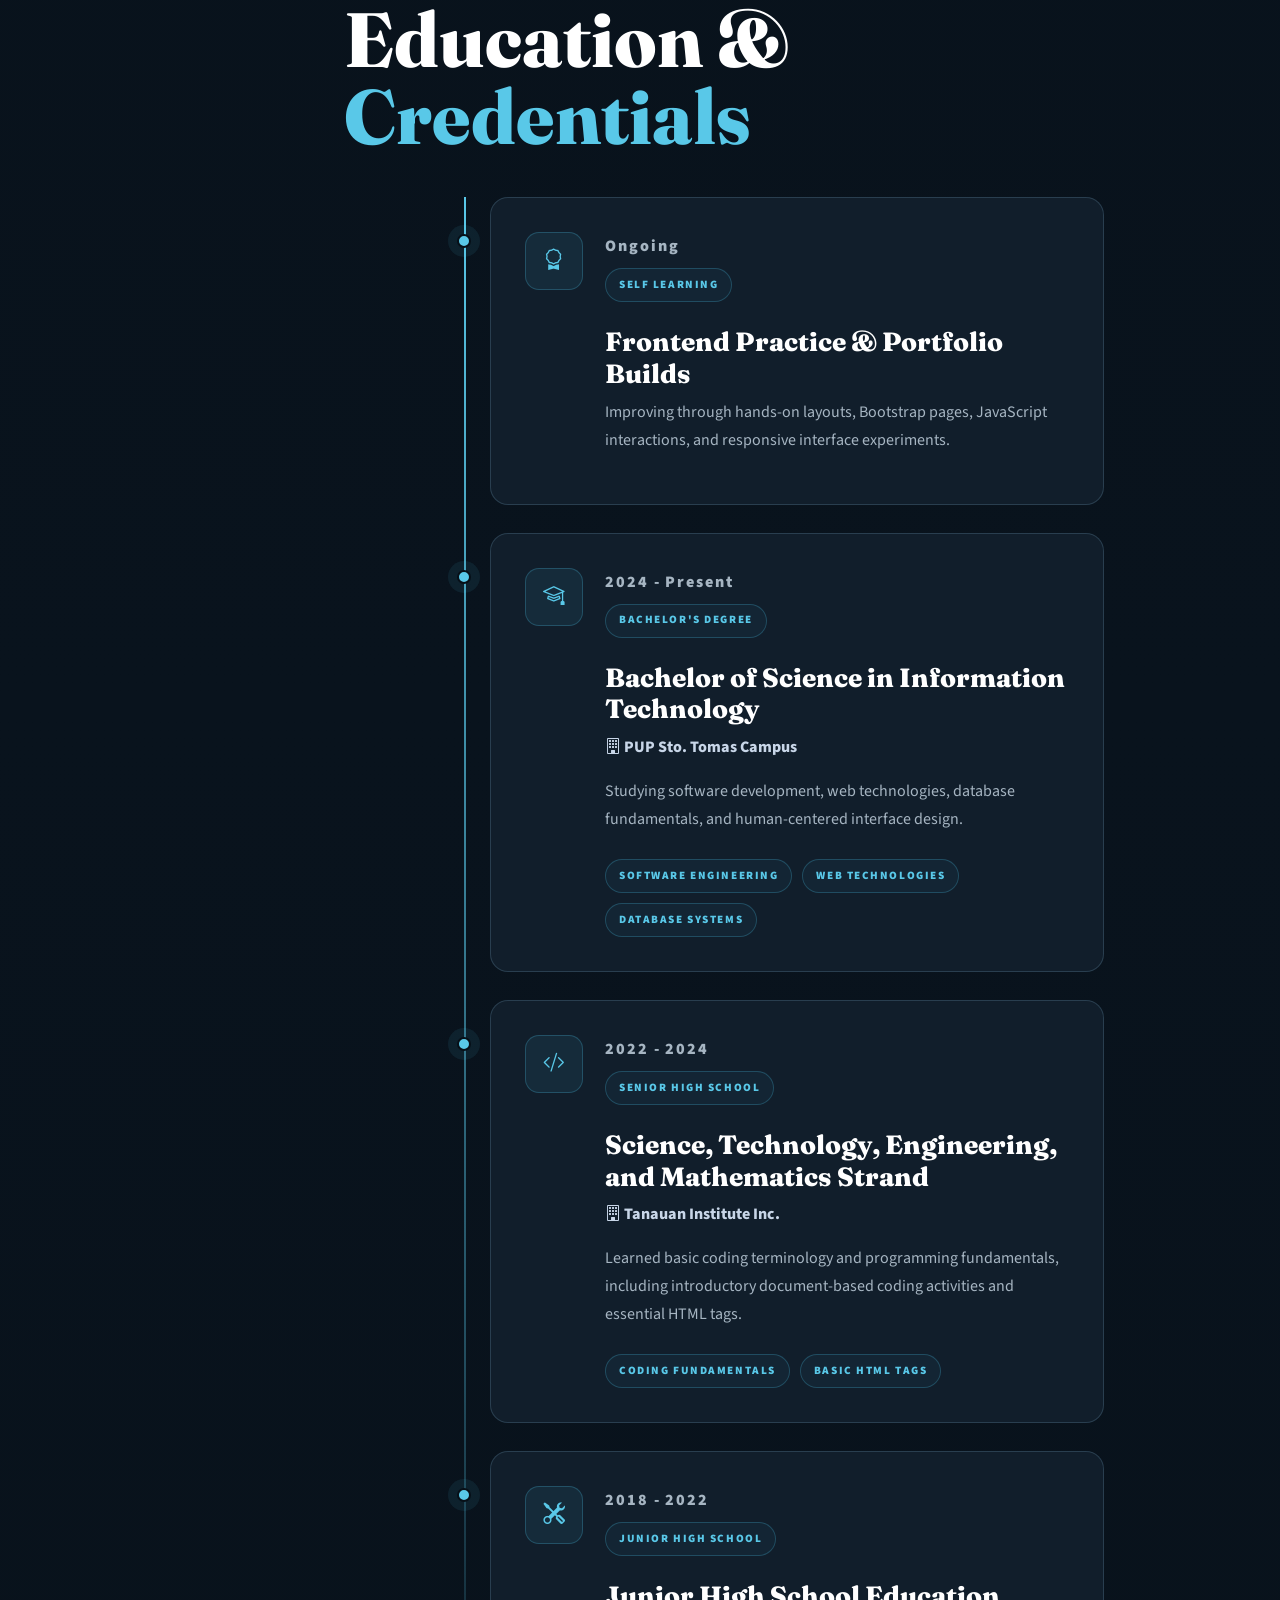
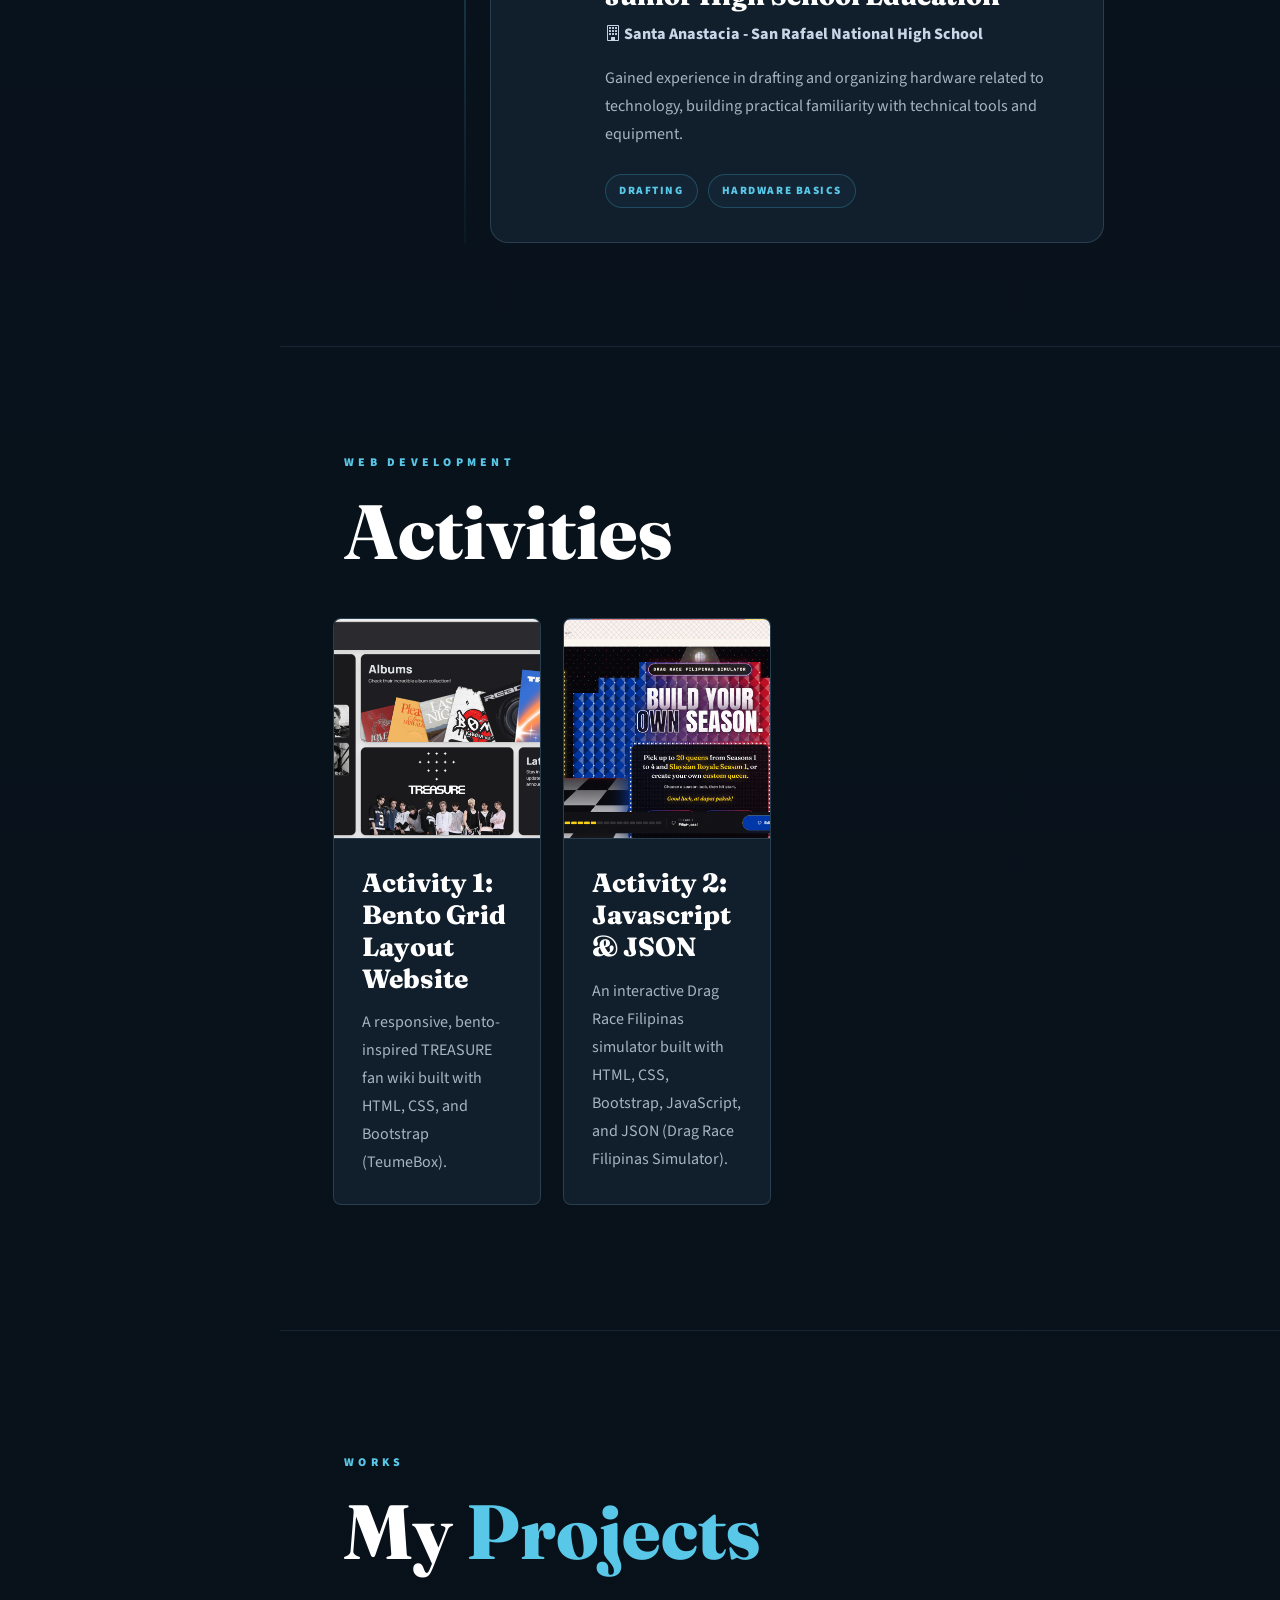
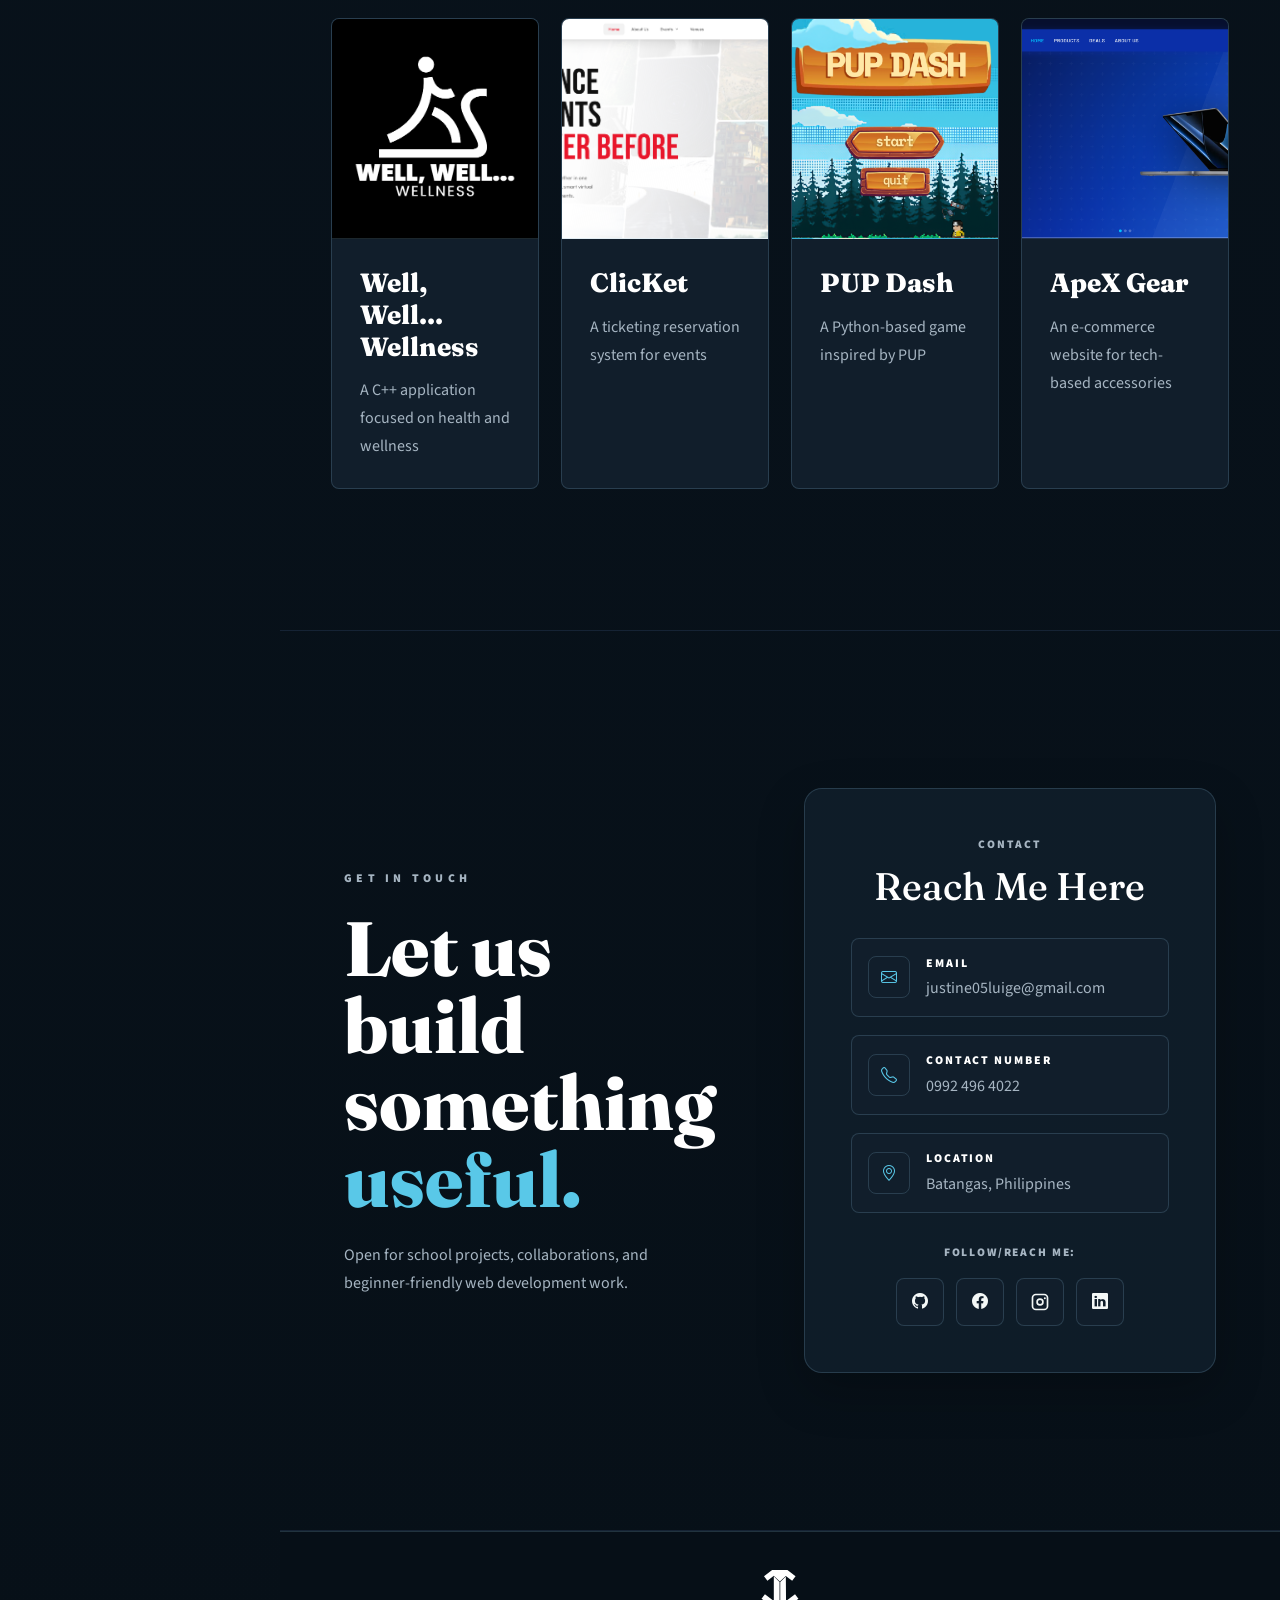
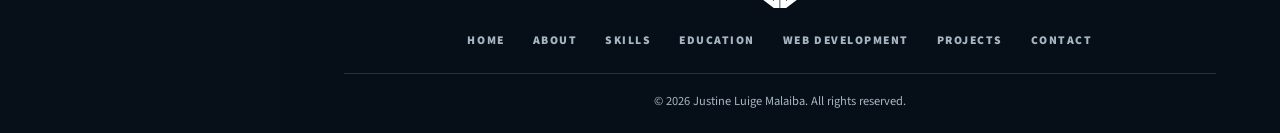
==== commit 6927324e: "fix responsiveness" ====
--- a/index.html
+++ b/index.html
@@ -10,8 +10,8 @@
     <link href="https://fonts.googleapis.com/css2?family=Fraunces:opsz,wght@9..144,700;9..144,800&family=Source+Sans+3:wght@400;500;600;700;800;900&display=swap" rel="stylesheet">
     <link href="https://cdn.jsdelivr.net/npm/bootstrap@5.3.8/dist/css/bootstrap.min.css" rel="stylesheet" integrity="sha384-sRIl4kxILFvY47J16cr9ZwB07vP4J8+LH7qKQnuqkuIAvNWLzeN8tE5YBujZqJLB" crossorigin="anonymous">
     <link rel="stylesheet" href="https://cdn.jsdelivr.net/npm/bootstrap-icons@1.13.1/font/bootstrap-icons.min.css">
-    <link rel="stylesheet" href="css/style.css?v=53">
-    <script src="js/app.js?v=40" defer></script>
+    <link rel="stylesheet" href="css/style.css?v=54">
+    <script src="js/app.js?v=41" defer></script>
   </head>
   <body>
     <button class="menu-toggle" type="button" aria-label="Open navigation" aria-expanded="false">
@@ -340,7 +340,7 @@
           <div class="project-modal-banner" aria-hidden="true"></div>
           <div class="project-modal-content">
             <h3 id="projectModalTitle"></h3>
-            <p id="projectModalDescription"></p>
+            <p id="projectModalDescription" tabindex="0" aria-label="Project description"></p>
             <a class="btn-primary-blue project-code-link" href="#" target="_blank" rel="noopener">View Project</a>
           </div>
         </div>
--- a/css/style.css
+++ b/css/style.css
@@ -1874,7 +1874,7 @@
   position: relative;
   overflow: hidden;
   width: min(760px, 100%);
-  max-height: min(86vh, 760px);
+  max-height: min(86dvh, 760px);
   border: 1px solid var(--line);
   border-radius: 8px;
   background: var(--panel);
@@ -1895,16 +1895,33 @@
 }
 
 .project-modal-banner {
-  min-height: 260px;
+  min-height: clamp(120px, 32vh, 260px);
 }
 
 .project-modal-content {
   padding: clamp(24px, 4vw, 38px);
 }
 
+.project-modal-content p {
+  max-height: min(24dvh, 200px);
+  overflow-y: auto;
+  padding-right: 8px;
+  scrollbar-width: thin;
+  scrollbar-color: rgba(85, 212, 255, 0.42) transparent;
+}
+
+.project-modal-content p::-webkit-scrollbar {
+  width: 6px;
+}
+
+.project-modal-content p::-webkit-scrollbar-thumb {
+  border-radius: 999px;
+  background: rgba(85, 212, 255, 0.42);
+}
+
 .project-code-link {
   width: fit-content;
-  margin-top: 28px;
+  margin-top: 20px;
 }
 
 .work-card h3 {
@@ -2549,7 +2566,19 @@
   }
 
   .project-modal-banner {
-    min-height: 190px;
+    min-height: clamp(104px, 30vh, 150px);
+  }
+
+  .project-modal-dialog {
+    max-height: calc(100dvh - 28px);
+  }
+
+  .project-modal-content {
+    padding: 20px;
+  }
+
+  .project-modal-content p {
+    max-height: min(20dvh, 88px);
   }
 
   .timeline {
@@ -2565,9 +2594,12 @@
     display: none;
   }
 
-  .project-banner,
+  .project-banner {
+    min-height: 170px;
+  }
+
   .project-modal-banner {
-    min-height: 170px;
+    min-height: clamp(104px, 30vh, 150px);
   }
 
   .contact-list > a {
@@ -2580,6 +2612,33 @@
   }
 }
 
+@media (max-height: 520px) {
+  .project-modal {
+    padding: 10px;
+  }
+
+  .project-modal-dialog {
+    max-height: calc(100dvh - 20px);
+  }
+
+  .project-modal-content {
+    padding: 16px 20px;
+  }
+
+  .project-modal-content p {
+    max-height: min(16dvh, 58px);
+  }
+
+  .project-modal-content h3 {
+    margin-bottom: 8px;
+    font-size: 1.25rem;
+  }
+
+  .project-code-link {
+    margin-top: 12px;
+  }
+}
+
 @media (max-width: 991.98px) {
   .contact-card {
     margin-right: auto;
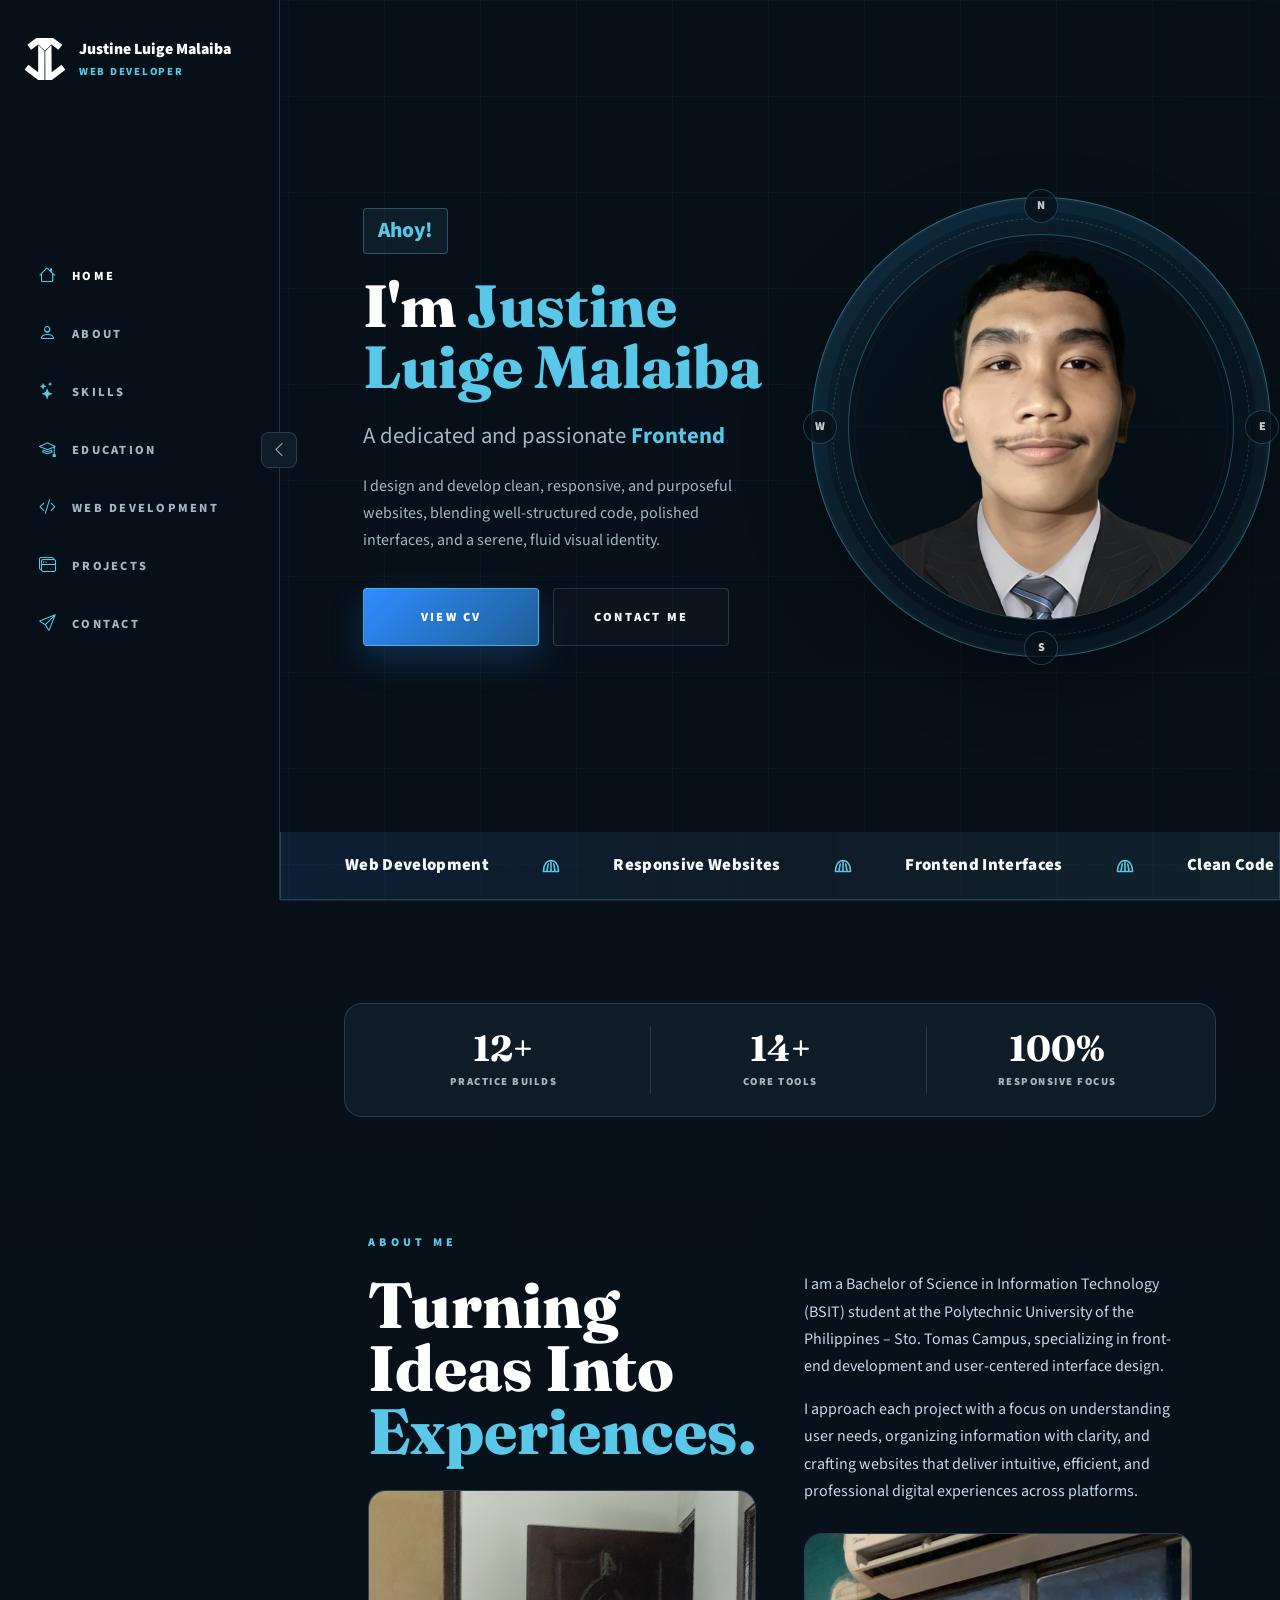
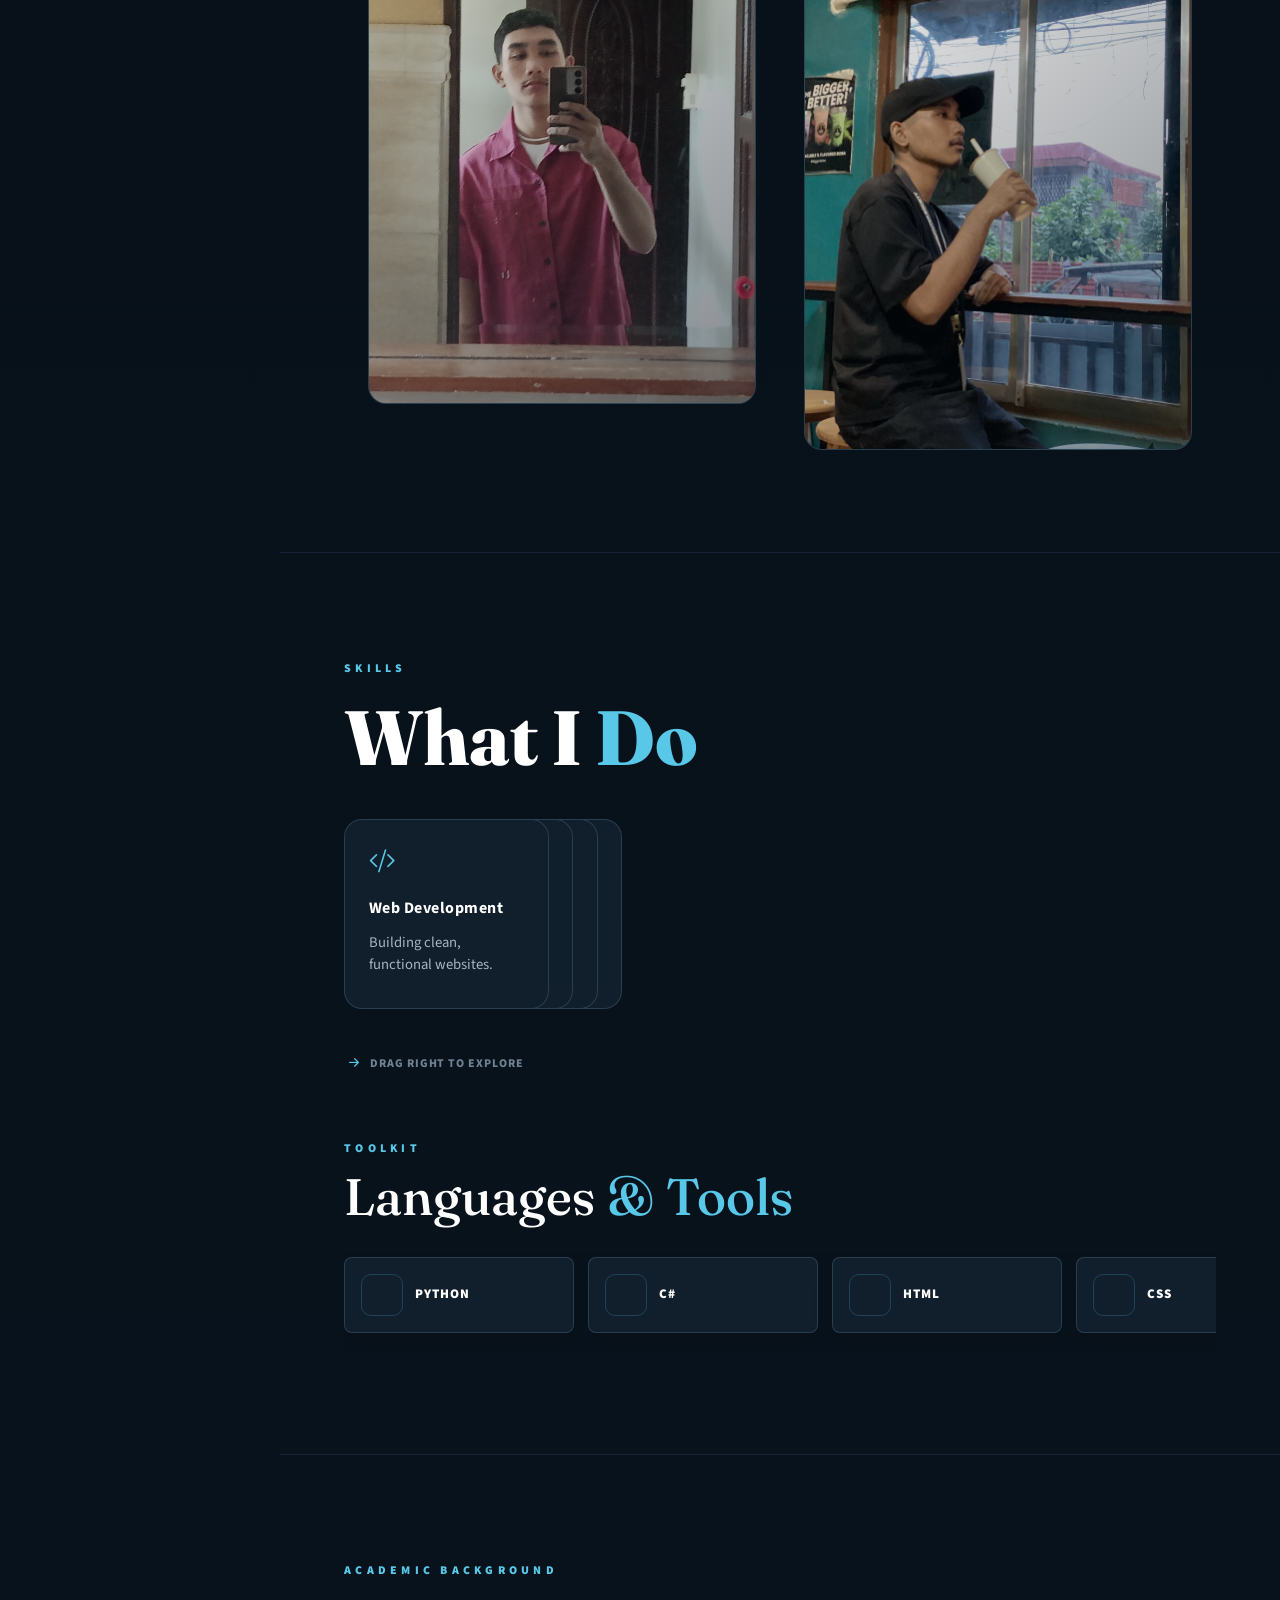
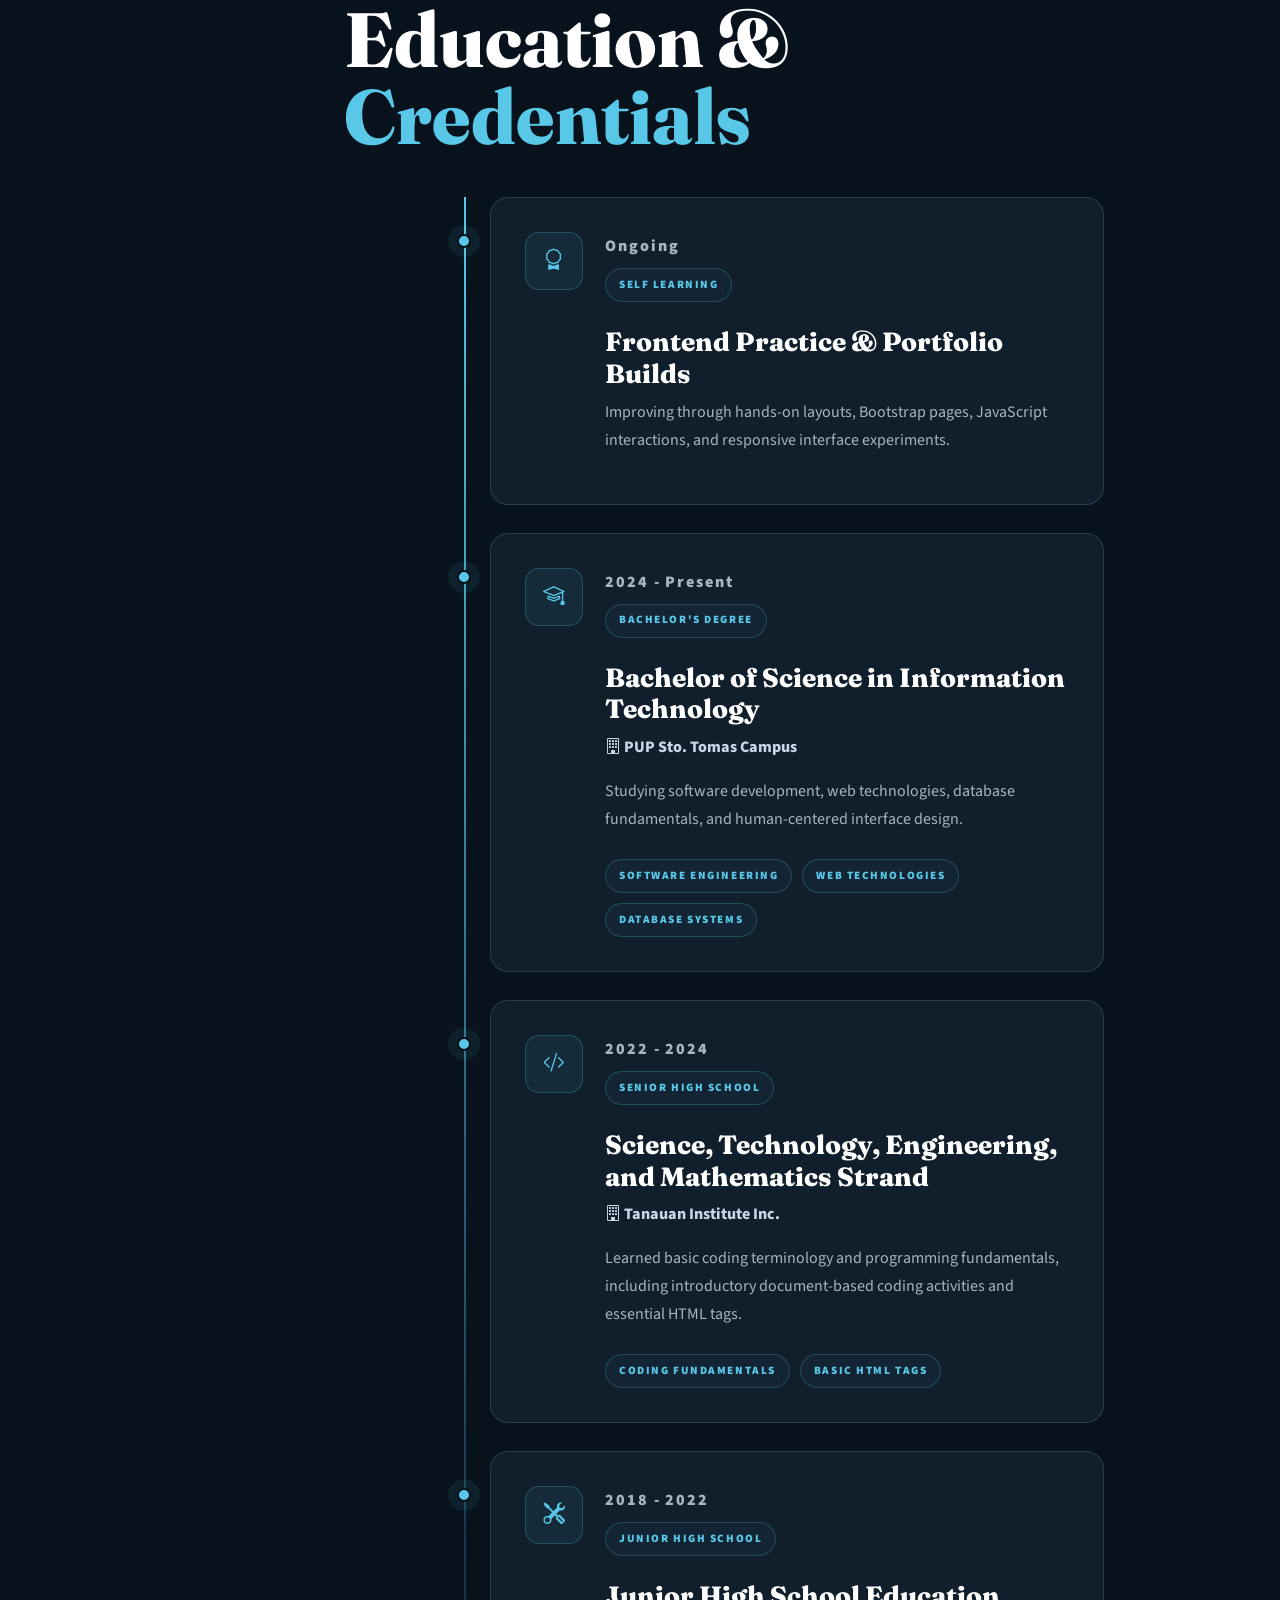
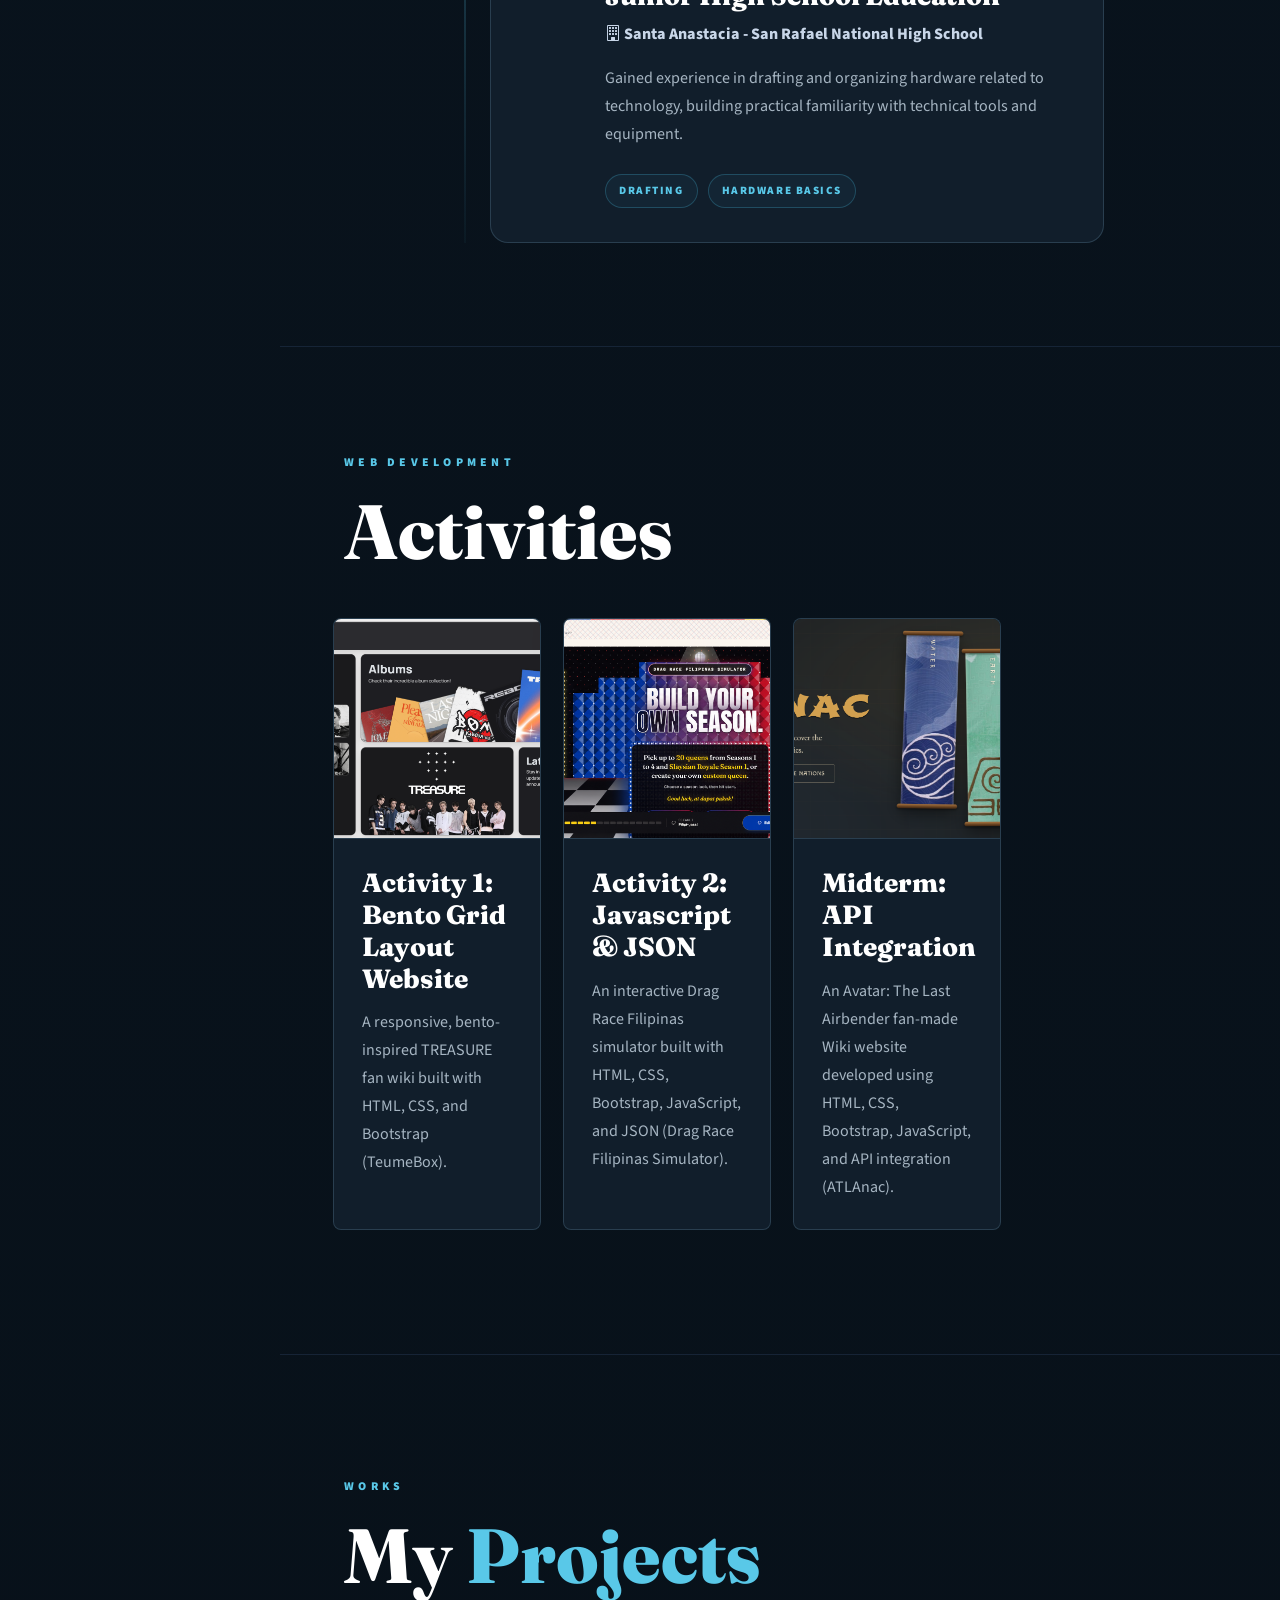
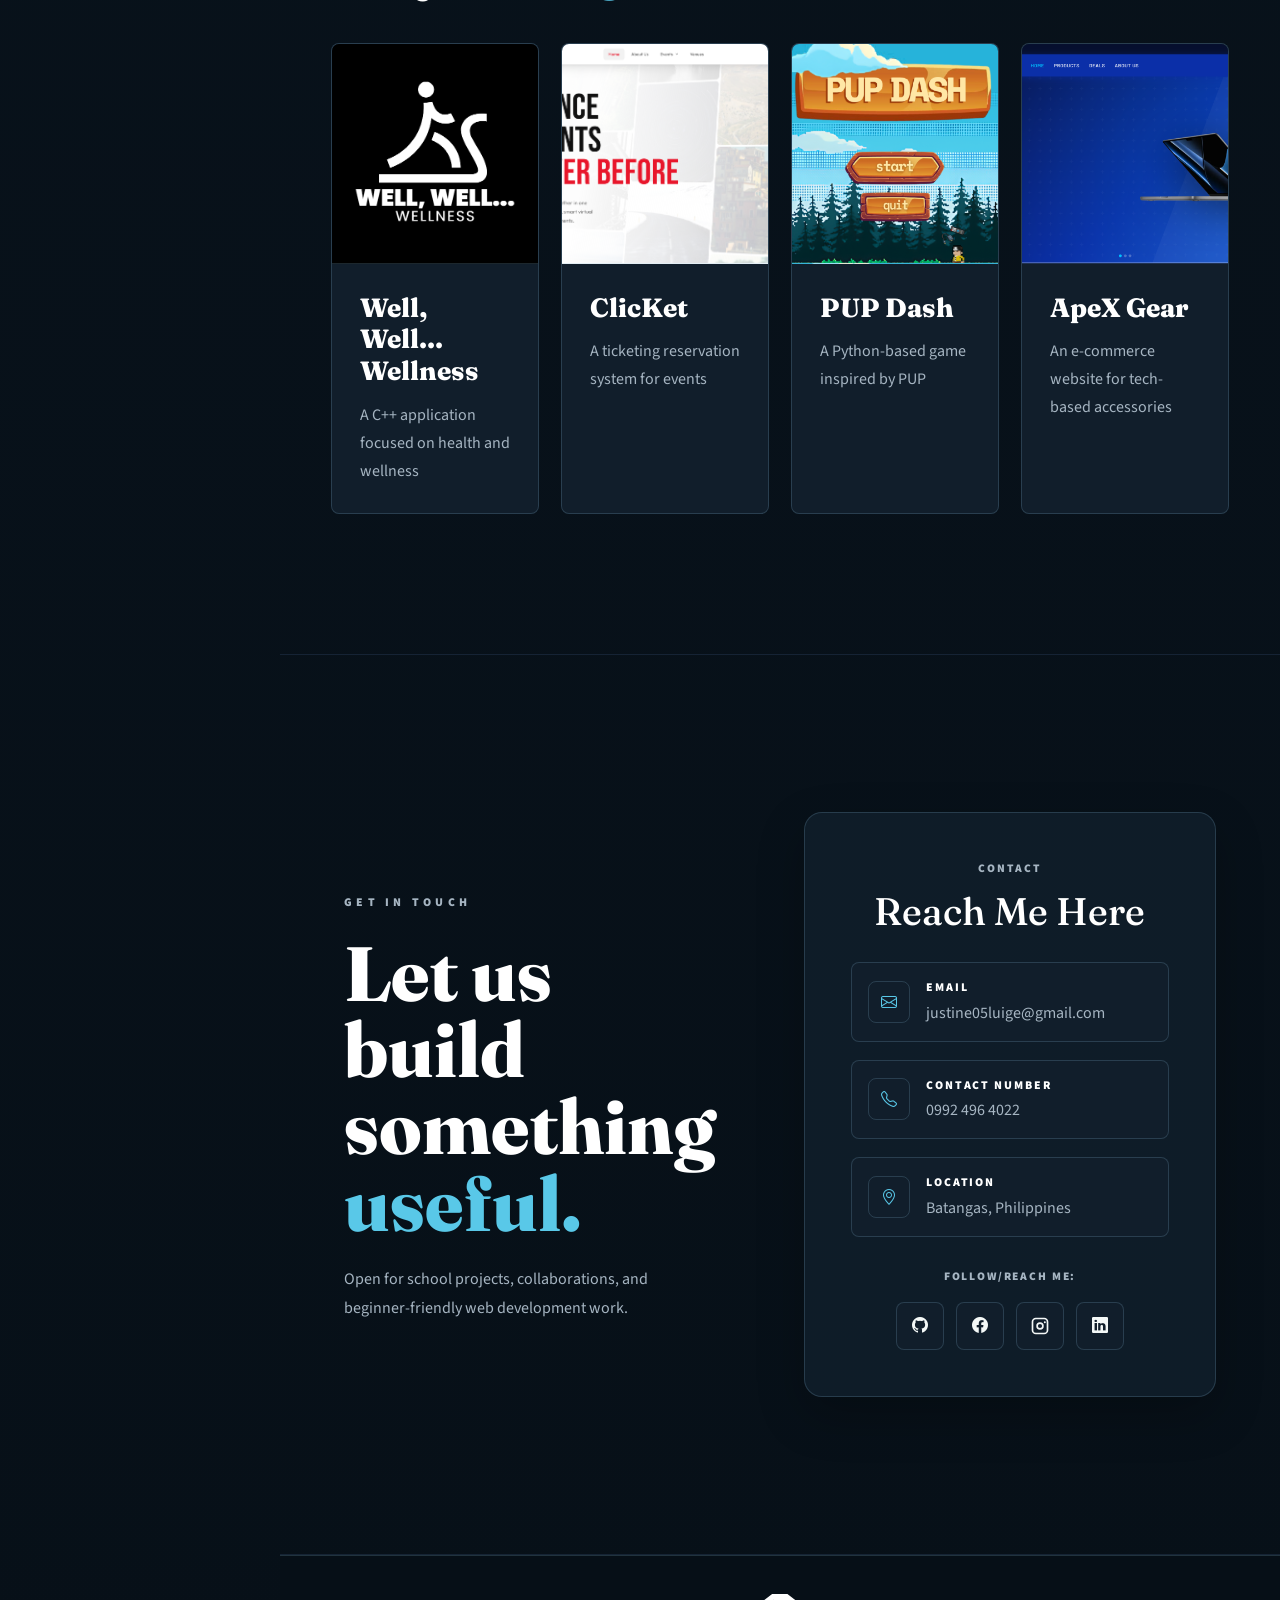
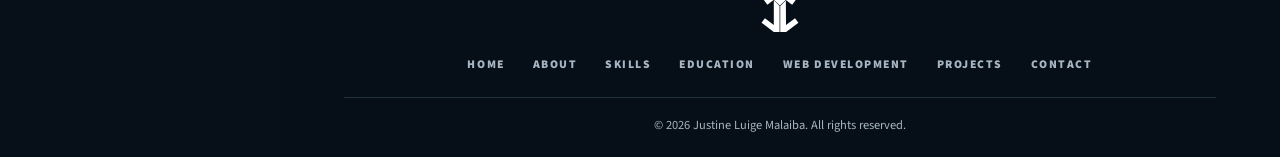
==== commit c889c294: "add midterm api" ====
--- a/index.html
+++ b/index.html
@@ -260,6 +260,10 @@
                 <div class="project-banner drag-race-simulator" aria-hidden="true"></div>
                 <div class="project-body"><h3>Activity 2: Javascript &amp; JSON</h3><p>An interactive Drag Race Filipinas simulator built with HTML, CSS, Bootstrap, JavaScript, and JSON (Drag Race Filipinas Simulator).</p></div>
               </article>
+              <article class="project-card activity-card" tabindex="0" role="button" data-title="Midterm: API Integration" data-code="https://jluigemalaiba.github.io/jlam-activities/MIDTERM/" data-cta="View Activity" data-banner="atlanac" data-description="ATLAnac is a fan-made Avatar: The Last Airbender Wiki website that allows users to explore information about characters in the ATLA universe. Built with HTML, CSS, Bootstrap, JavaScript, and API integration, it provides a responsive platform for discovering character profiles, abilities, affiliations, and other relevant details.">
+                <div class="project-banner atlanac" aria-hidden="true"></div>
+                <div class="project-body"><h3>Midterm: API Integration</h3><p>An Avatar: The Last Airbender fan-made Wiki website developed using HTML, CSS, Bootstrap, JavaScript, and API integration (ATLAnac).</p></div>
+              </article>
             </div>
           </div>
         </div>
--- a/css/style.css
+++ b/css/style.css
@@ -1775,6 +1775,11 @@
   background: url('../assets/drag-race-filipinas-simulator-banner.png') center / cover no-repeat;
 }
 
+.project-banner.atlanac,
+.project-modal-banner.atlanac {
+  background: url('../assets/atlanac.png') center / cover no-repeat;
+}
+
 .project-banner.wellness,
 .project-modal-banner.wellness {
   background: linear-gradient(135deg, #d6efe5, #8ec9b4 55%, #4e8d73);
